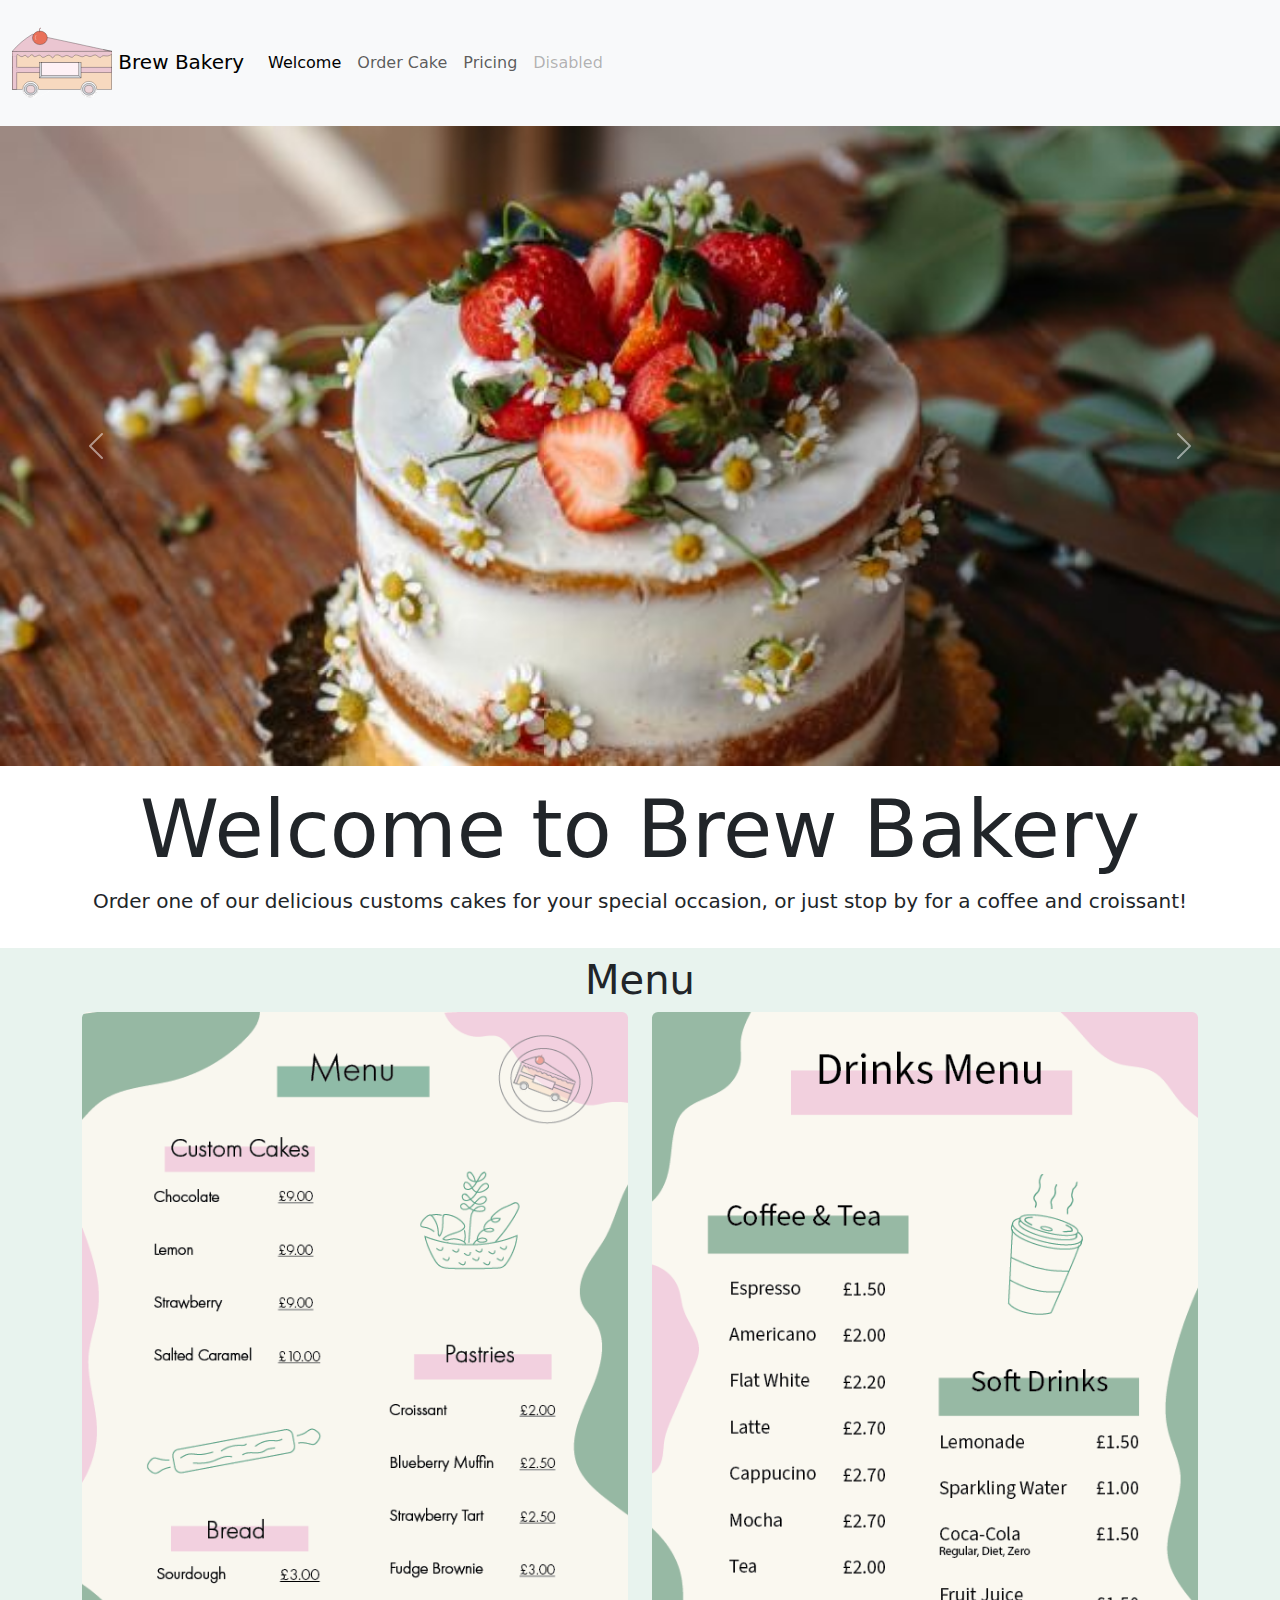
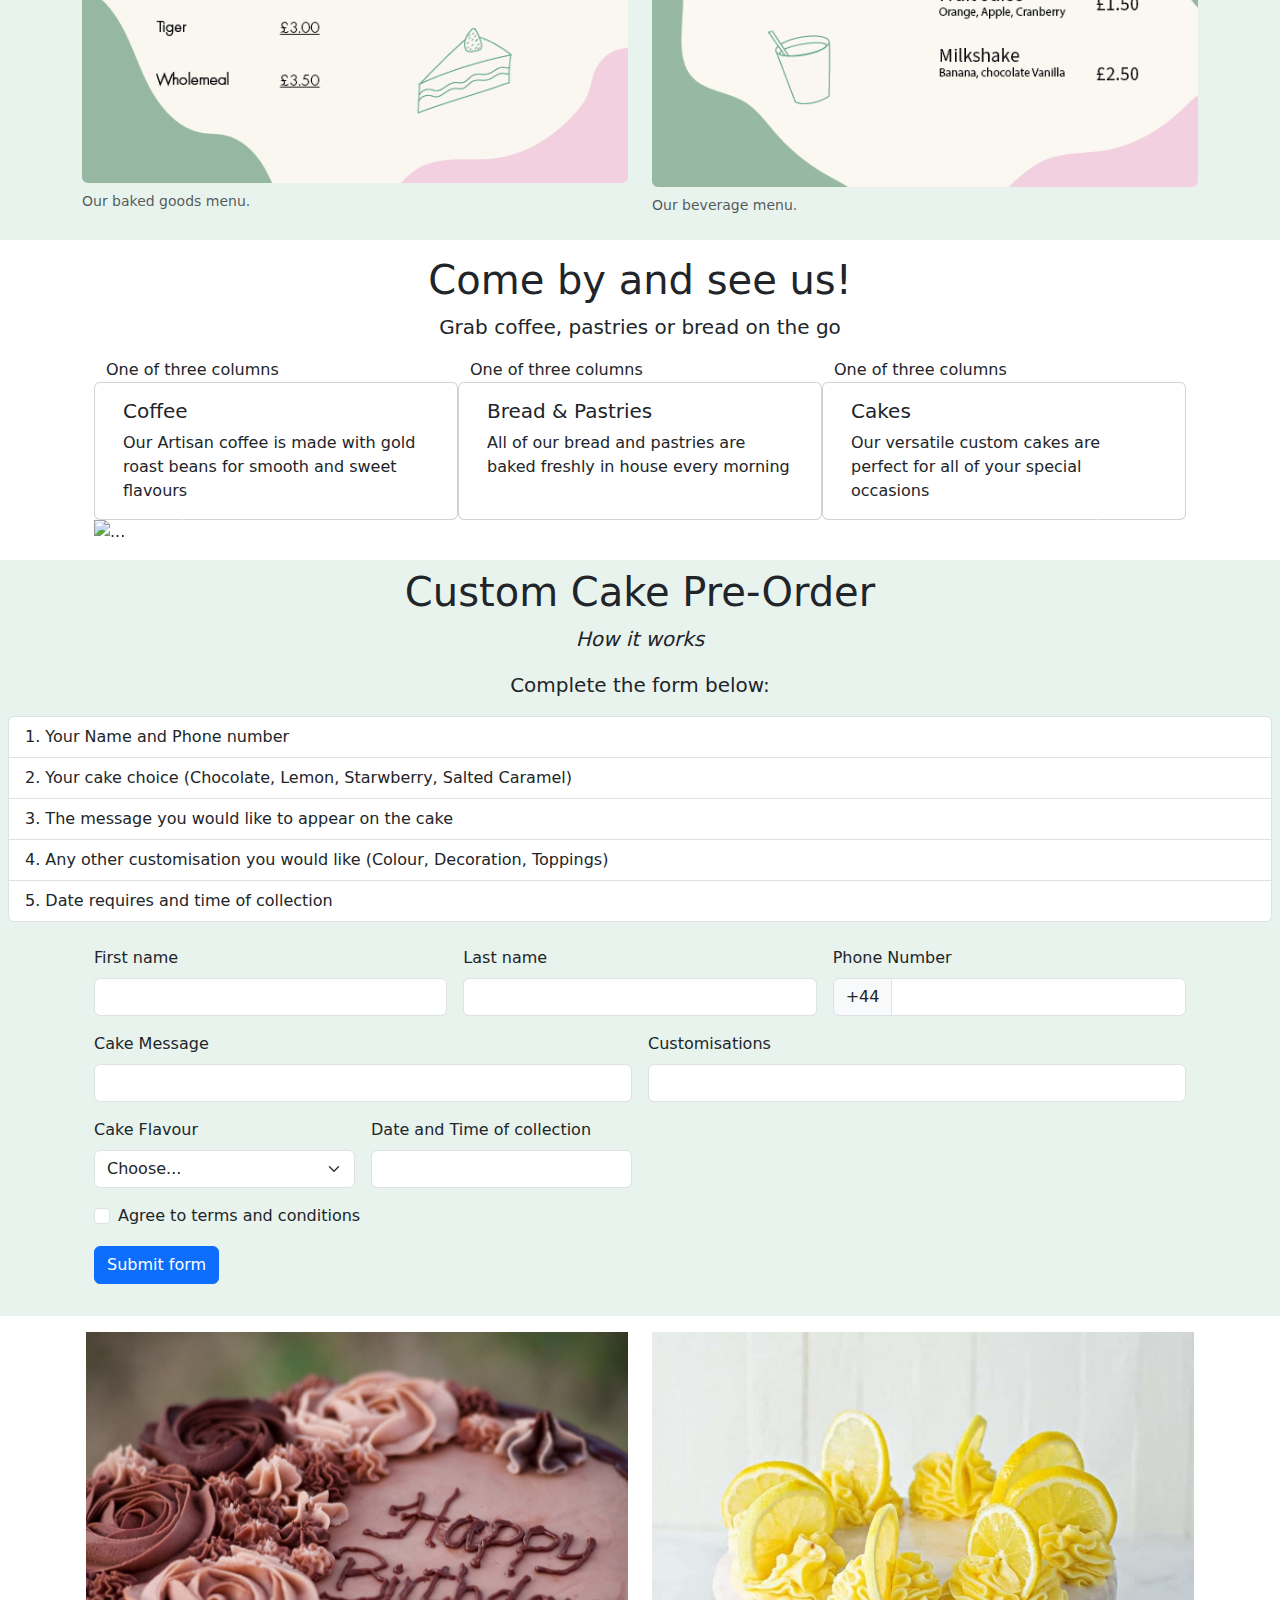
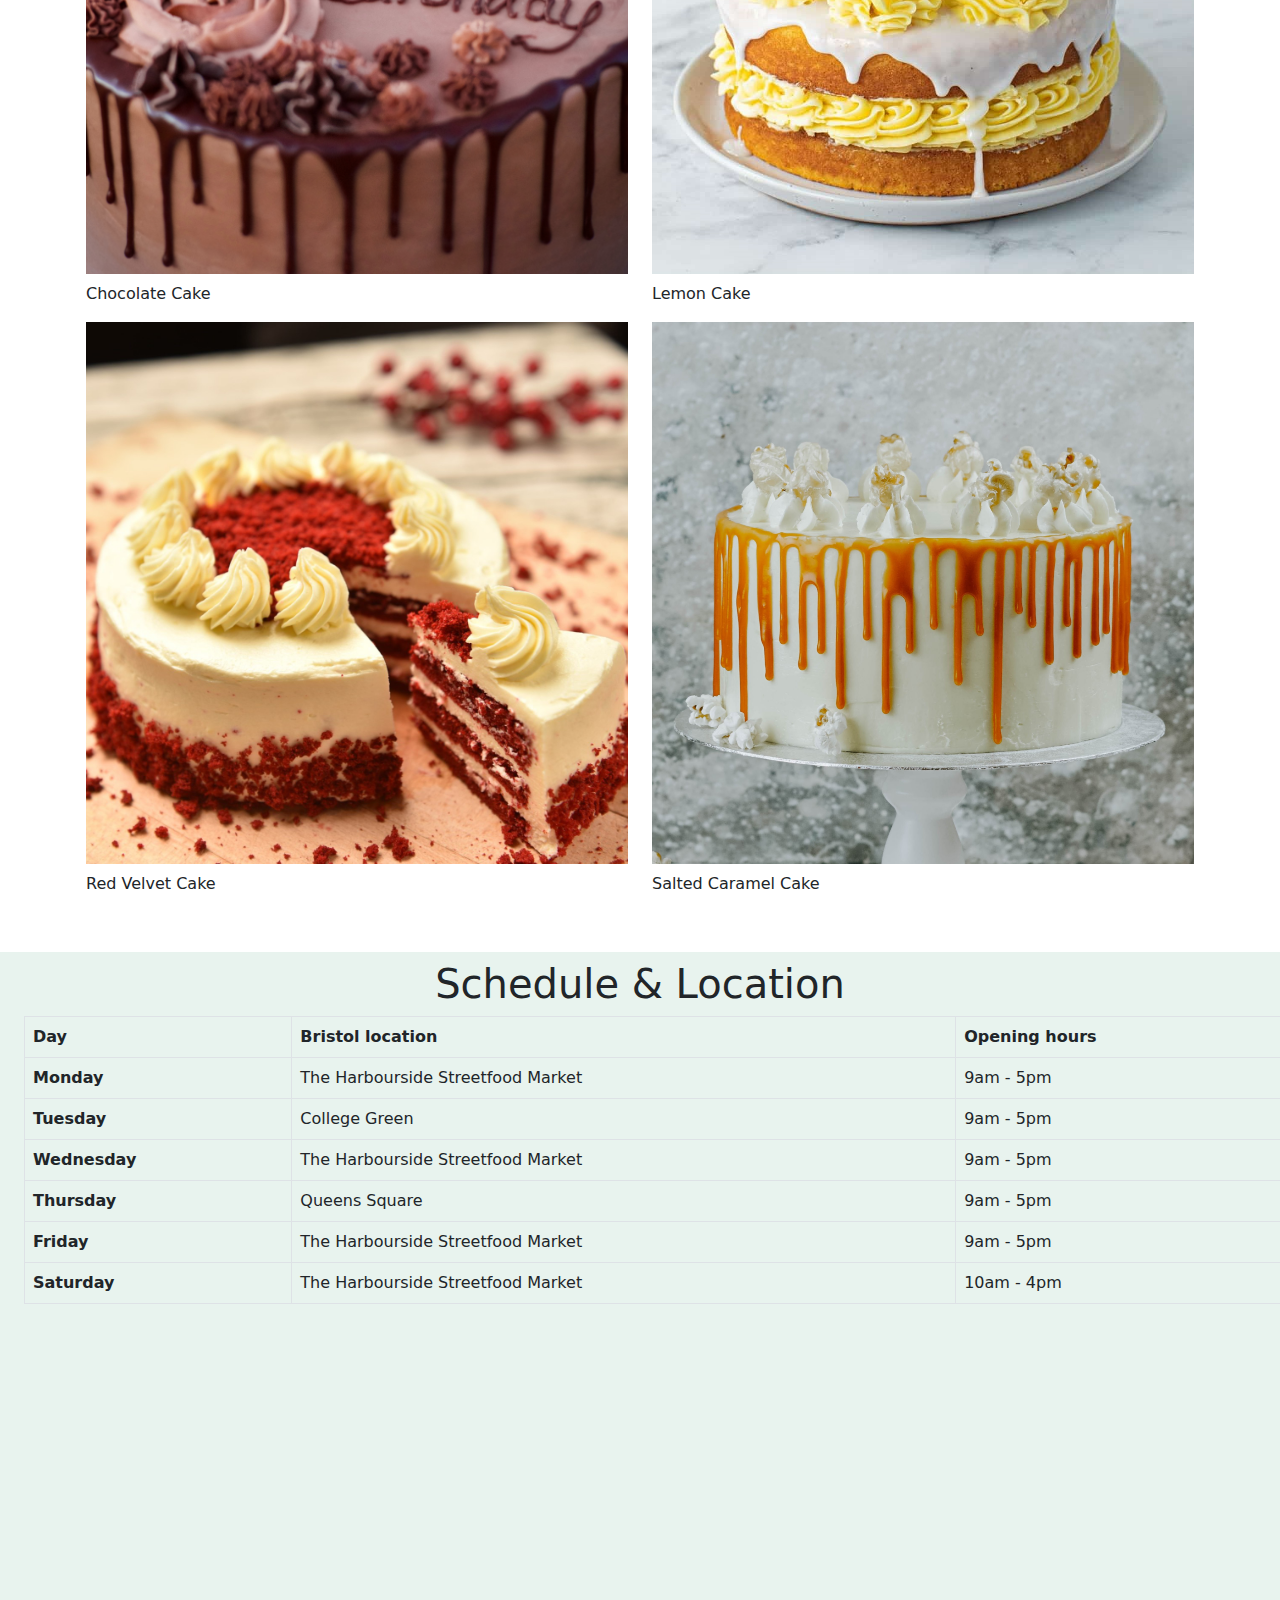
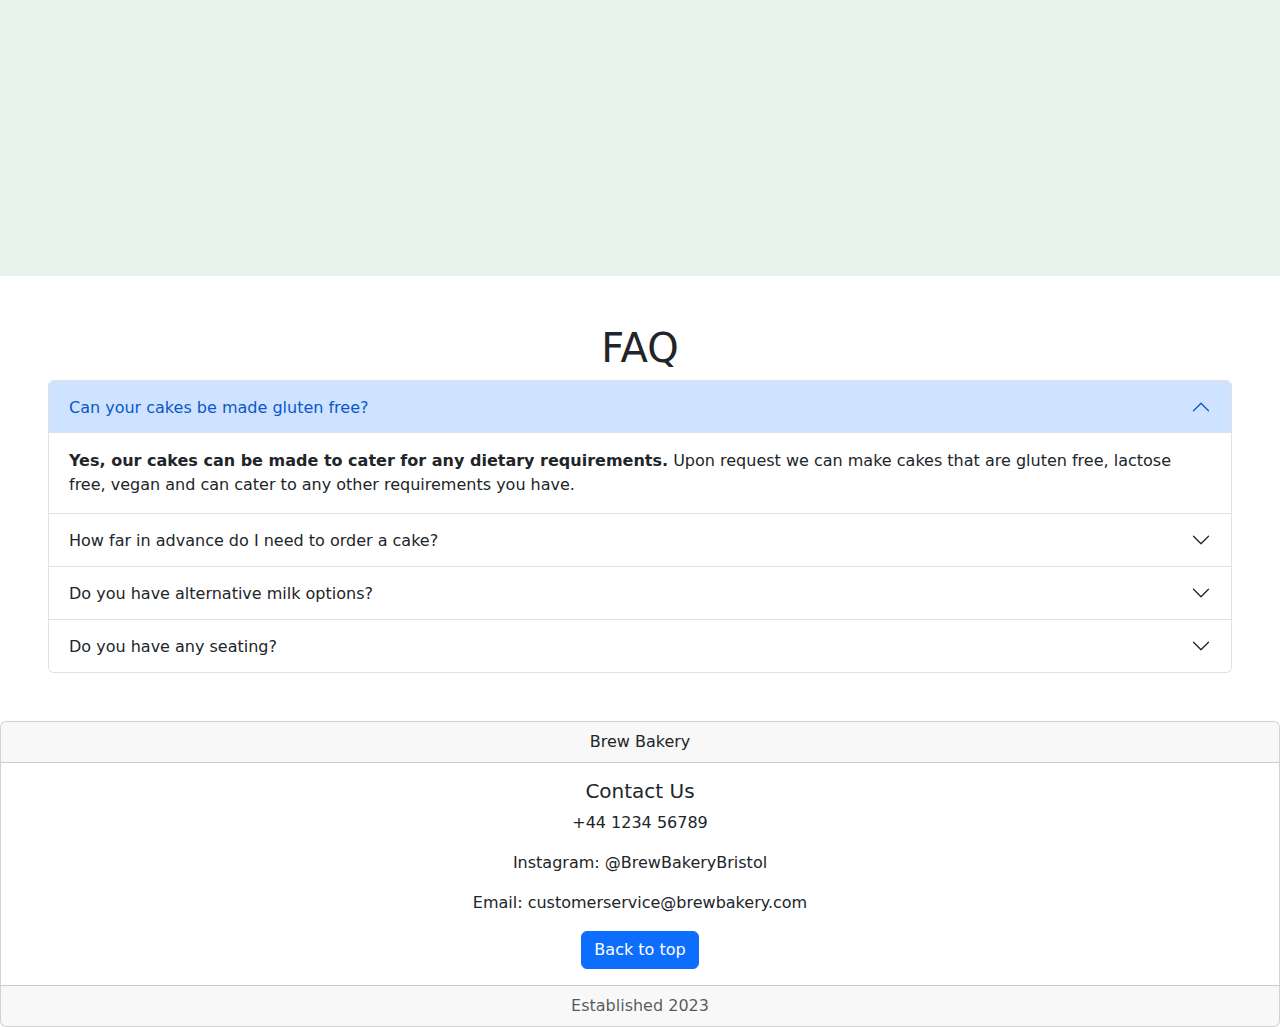
==== index.html @ 00b9def0 "Update index.html" ====
<!DOCTYPE html>
<html lang="en" data-bs-theme="tertiary">

<head>
    <meta charset="UTF-8">
    <meta http-equiv="X-UA-Compatible" content="IE=edge">
    <meta name="viewport" content="width=device-width, initial-scale=1.0">
    <link rel="stylesheet" href="css/bootstrap.min.css">
    <link rel="stylesheet" href="styles.css">


    <!-- TITLE GOES HERE -->

    <title>Brew Bakery</title>

</head>


<body>

<header>


<nav class="navbar navbar-expand-lg bg-body-tertiary">
  <div class="container-fluid">
    <a class="navbar-brand" href="#">
        <img src="images/nav-logo.svg" alt="Logo" width="100" height="100" 
           class="d-inline-block align-text-center">
        Brew Bakery</a>
    <button class="navbar-toggler" type="button" data-bs-toggle="collapse" data-bs-target="#navbarNav" aria-controls="navbarNav" aria-expanded="false" aria-label="Toggle navigation">
      <span class="navbar-toggler-icon"></span>
    </button>
    <div class="collapse navbar-collapse" id="navbarNav">
      <ul class="navbar-nav">
        <li class="nav-item">
          <a class="nav-link active" aria-current="page" href="#">Welcome</a>
        </li>
        <li class="nav-item">
          <a class="nav-link" href="#">Order Cake</a>
        </li>
        <li class="nav-item">
          <a class="nav-link" href="#">Pricing</a>
          
        </li>
        <li class="nav-item">
          <a class="nav-link disabled">Disabled</a>
        </li>
      </ul>
    </div>
  </div>
</nav>

</header>


<main>

    <div id="carouselExample" class="carousel slide">
        <div class="carousel-inner">
          <div class="carousel-item active">
            <img src="images/cake.jpg" class="d-block w-100" alt="cake">
          </div>
          <div class="carousel-item">
            <img src="images/bread.jpg" class="d-block w-100" alt="...">
          </div>
          <div class="carousel-item">
            <img src="images/croissant.jpg" class="d-block w-100" alt="...">
          </div>
        </div>
        <button class="carousel-control-prev" type="button" data-bs-target="#carouselExample" data-bs-slide="prev">
          <span class="carousel-control-prev-icon" aria-hidden="true"></span>
          <span class="visually-hidden">Previous</span>
        </button>
        <button class="carousel-control-next" type="button" data-bs-target="#carouselExample" data-bs-slide="next">
          <span class="carousel-control-next-icon" aria-hidden="true"></span>
          <span class="visually-hidden">Next</span>
        </button>
      </div>


      <div class="container py-3">
        <h1 class="display-1 text-center">Welcome to Brew Bakery</h1>

        <p class="lead text-center">Order one of our delicious customs cakes for your special occasion, or just stop by for a coffee and croissant!</p>

    </div>

 <!-- menus -->
     <div class="bg-success p-2 text-dark bg-opacity-10">
      <h1 class="display-1 text-center fs-1 fw-normal">Menu</h1>
      <div class="container-sm">
        <div class="row mb-6">
            <div class="col-sm-6">
                <figure class="figure">
                    <img src="images/Menu.png" class="figure-img img-fluid rounded" alt="...">
                    <figcaption class="figure-caption">Our baked goods menu.</figcaption>
                  </figure>
            </div>

            <div class="col-sm-6">
                <figure class="figure">
                    <img src="images/Drinks menu.png" class="figure-img img-fluid rounded" alt="...">
                    <figcaption class="figure-caption">Our beverage menu.</figcaption>
                  </figure>
            </div>
        </div>
   </div>
     </div>


      <!-- takeaway mockups -->

<div>
  <div class="container py-3 p-4">
    <h1 class="display-1 text-center fs-1 fw-normal">Come by and see us!</h1>

    <p class="lead text-center">Grab coffee, pastries or bread on the go</p>

    <div class="container">
      <div class="row">
        <div class="col-sm">
          One of three columns
        </div>
        <div class="col-sm">
          One of three columns
        </div>
        <div class="col-sm">
          One of three columns
        </div>
      </div>
    </div>

    <div class="container">
      <div class="row">

    <div class="card col-sm" style="width: 18rem;">
      <div class="card-body">
        <h5 class="card-title">Coffee</h5>
        <p class="card-text">Our Artisan coffee is made with gold roast beans for smooth and sweet flavours</p>
      </div>
    </div>

    <div class="card col-sm" style="width: 18rem;">
      <div class="card-body">
        <h5 class="card-title">Bread & Pastries</h5>
        <p class="card-text">All of our bread and pastries are baked freshly in house every morning</p>
      </div>
    </div>

    <div class="card col-sm" style="width: 18rem;">
      <div class="card-body">
        <h5 class="card-title">Cakes</h5>
        <p class="card-text">Our versatile custom cakes are perfect for all of your special occasions </p>
      </div>
    </div>
    </div>
  </div>

   <!-- mockup carousel -->
  <div id="carouselExampleAutoplaying" class="carousel slide" data-bs-ride="carousel">
    <div class="carousel-inner">
      <div class="carousel-item active">
        <img src="images/Paper Cups.png" class="d-block w-100" alt="...">
      </div>
      <div class="carousel-item">
        <img src="images/bag.png" class="d-block w-100" alt="...">
      </div>
      <div class="carousel-item">
        <img src="images/cake box.png" class="d-block w-100" alt="...">
      </div>
    </div>
    <button class="carousel-control-prev" type="button" data-bs-target="#carouselExampleAutoplaying" data-bs-slide="prev">
      <span class="carousel-control-prev-icon" aria-hidden="true"></span>
      <span class="visually-hidden">Previous</span>
    </button>
    <button class="carousel-control-next" type="button" data-bs-target="#carouselExampleAutoplaying" data-bs-slide="next">
      <span class="carousel-control-next-icon" aria-hidden="true"></span>
      <span class="visually-hidden">Next</span>
    </button>
  </div>
  </div>


 <!-- cake order -->
     <div class="bg-success p-2 text-dark bg-opacity-10">
        <h1 class="display-1 text-center fs-1 fw-normal">Custom Cake Pre-Order</h1>

        <p class="lead text-center fst-italic">How it works</p>
        <p class="lead text-center">Complete the form below:</p>
        
        <ul class="list-group">
            <li class="list-group-item">1. Your Name and Phone number</li>
            <li class="list-group-item">2. Your cake choice (Chocolate, Lemon, Starwberry, Salted Caramel)</li>
            <li class="list-group-item">3. The message you would like to appear on the cake</li>
            <li class="list-group-item">4. Any other customisation you would like (Colour, Decoration, Toppings)</li>
            <li class="list-group-item">5. Date requires and time of collection</li>
          </ul>


     <!-- form -->
    <div class="container-md p-4">

    <form class="row g-3 needs-validation" novalidate>
      <div class="col-md-4">
        <label for="validationCustom01" class="form-label">First name</label>
        <input type="text" class="form-control" id="validationCustom01" value="" required>
        <div class="valid-feedback">
          Looks good!
        </div>
      </div>
      <div class="col-md-4">
        <label for="validationCustom02" class="form-label">Last name</label>
        <input type="text" class="form-control" id="validationCustom02" value="" required>
        <div class="valid-feedback">
          Looks good!
        </div>
      </div>
      <div class="col-md-4">
        <label for="validationCustomUsername" class="form-label">Phone Number</label>
        <div class="input-group has-validation">
          <span class="input-group-text" id="inputGroupPrepend">+44</span>
          <input type="text" class="form-control" id="validationCustomUsername" aria-describedby="inputGroupPrepend" required>
          <div class="invalid-feedback">
            Please choose a username.
          </div>
        </div>
      </div>
      <div class="col-md-6">
        <label for="validationCustom03" class="form-label">Cake Message</label>
        <input type="text" class="form-control" id="validationCustom03" required>
        <div class="invalid-feedback">
          Please provide a valid city.
        </div>
      </div>
      <div class="col-md-6">
        <label for="validationCustom03" class="form-label">Customisations</label>
        <input type="text" class="form-control" id="validationCustom03" required>
        <div class="invalid-feedback">
          Please provide a valid city.
        </div>
      </div>
      <div class="col-md-3">
        <label for="validationCustom04" class="form-label">Cake Flavour</label>
        <select class="form-select" id="validationCustom04" required>
          <option selected disabled value="">Choose...</option>
          <option>Chocolate</option>
          <option>Lemon</option>
          <option>Red Velvet</option>
          <option>Salted Caramel</option>
        </select>
        <div class="invalid-feedback">
          Please select a valid state.
        </div>
      </div>
      <div class="col-md-3">
        <label for="validationCustom05" class="form-label">Date and Time of collection</label>
        <input type="text" class="form-control" id="validationCustom05" required>
        <div class="invalid-feedback">
          Please provide a valid zip.
        </div>
      </div>
      <div class="col-12">
        <div class="form-check">
          <input class="form-check-input" type="checkbox" value="" id="invalidCheck" required>
          <label class="form-check-label" for="invalidCheck">
            Agree to terms and conditions
          </label>
          <div class="invalid-feedback">
            You must agree before submitting.
          </div>
        </div>
      </div>
      <div class="col-12">
        <button class="btn btn-primary" type="submit">Submit form</button>
      </div>
    </form>

  </div>
     </div>

  

     <!-- cake images -->
    <div class="container-md p-3 bg-white text-dark">
        <div class="row mb-3">
            <div class="col-sm-6">
                <img src="images/choccake.jpg" class="img-fluid" alt="...">
                <h4></h4>
                <p>Chocolate Cake</p>
            </div>

            <div class="col-sm-6">
                <img src="images/lemoncake.jpg" class="img-fluid" alt="...">
                <h4></h4>
                <p>Lemon Cake</p>
            </div>

            <div class="col-sm-6">
                <img src="images/red-velvet-cake.jpg" class="img-fluid" alt="...">
                <h4></h4>
                <p>Red Velvet Cake</p>
            </div>

            <div class="col-sm-6">
                <img src="images/saltedcaramelcake.jpg" class="img-fluid" alt="...">
                <h4></h4>
                <p>Salted Caramel Cake</p>
            </div>
        </div>
    </div>

  </div>



  <!-- Schedule -->

  <div class="mt-2 bg-success p-2 text-dark bg-opacity-10">
    
    <h1 class="display-1 text-center fs-1 fw-normal">Schedule & Location</h1>

    <table class="table table-bordered mx-3">
  <thead>
    <tr>
      <th scope="col">Day</th>
      <th scope="col">Bristol location</th>
      <th scope="col">Opening hours</th>
  
    </tr>
  </thead>
  <tbody>
    <tr>
      <th scope="row">Monday</th>
      <td>The Harbourside Streetfood Market</td>
      <td>9am - 5pm</td>
     
    </tr>
    <tr>
      <th scope="row">Tuesday</th>
      <td>College Green</td>
      <td>9am - 5pm</td>
     
    </tr>
    <tr>
      <th scope="row">Wednesday</th>
      <td>The Harbourside Streetfood Market</td>
      <td>9am - 5pm</td>
     
    </tr>
    <tr>
      <th scope="row">Thursday</th>
      <td>Queens Square</td>
      <td>9am - 5pm</td>
     
    </tr>
    <tr>
      <th scope="row">Friday</th>
      <td>The Harbourside Streetfood Market</td>
      <td>9am - 5pm</td>
     
    </tr>
    <tr>
      <th scope="row">Saturday</th>
      <td>The Harbourside Streetfood Market</td>
      <td>10am - 4pm</td>
     
    </tr>
  </tbody>
</table>

  </div>



<div class="flex-container p-4 bg-success p-2 text-dark bg-opacity-10">
<!--Google map-->
<div class="row">
  <div class="col-1">
    </div>
    <div class="col-10">
      <div id="map-container-google-1" class="z-depth-1-half map-container" style="height: 500px">
        <iframe src="https://www.google.com/maps/embed?pb=!1m14!1m12!1m3!1d2486.312113697672!2d-2.597583961337175!3d51.45242573455432!2m3!1f0!2f0!3f0!3m2!1i1024!2i768!4f13.1!5e0!3m2!1sen!2sus!4v1682348037508!5m2!1sen!2sus" class="w-100" height="450" style="border:8;" allowfullscreen="" loading="lazy" referrerpolicy="no-referrer-when-downgrade"></iframe>
    </div>
  </div>
  <div class="col-1">
  </div>
</div>
<!--Google Maps-->
</div>


<!-- Q&A -->

<div class="accordion p-5" id="accordionExample">
  <h1 class="display-1 text-center fs-1 fw-normal">FAQ</h1>
  <div class="accordion-item">
    <h2 class="accordion-header">
      <button class="accordion-button" type="button" data-bs-toggle="collapse" data-bs-target="#collapseOne" aria-expanded="true" aria-controls="collapseOne">
        Can your cakes be made gluten free?
      </button>
    </h2>
    <div id="collapseOne" class="accordion-collapse collapse show" data-bs-parent="#accordionExample">
      <div class="accordion-body">
        <strong>Yes, our cakes can be made to cater for any dietary requirements.</strong> Upon request we can make cakes that are gluten free, lactose free, vegan and can cater to any other requirements you have.
      </div>
    </div>
  </div>
  <div class="accordion-item">
    <h2 class="accordion-header">
      <button class="accordion-button collapsed" type="button" data-bs-toggle="collapse" data-bs-target="#collapseTwo" aria-expanded="false" aria-controls="collapseTwo">
        How far in advance do I need to order a cake?
      </button>
    </h2>
    <div id="collapseTwo" class="accordion-collapse collapse" data-bs-parent="#accordionExample">
      <div class="accordion-body">
        <strong>We request at least 2 weeks notice for custom cakes.</strong> To guarentee our availability, we would recommend booking as soon as possible.
      </div>
    </div>
  </div>
  <div class="accordion-item">
    <h2 class="accordion-header">
      <button class="accordion-button collapsed" type="button" data-bs-toggle="collapse" data-bs-target="#collapseThree" aria-expanded="false" aria-controls="collapseThree">
        Do you have alternative milk options?
      </button>
    </h2>
    <div id="collapseThree" class="accordion-collapse collapse" data-bs-parent="#accordionExample">
      <div class="accordion-body">
        <strong>Yes, we have a range of milk alternatives.</strong> Asides from dairy milk, we offer oat, almond, soya and coconut milk. 
      </div>
    </div>
  </div>
  <div class="accordion-item">
    <h2 class="accordion-header">
      <button class="accordion-button collapsed" type="button" data-bs-toggle="collapse" data-bs-target="#collapseFour" aria-expanded="false" aria-controls="collapseFour">
        Do you have any seating?
      </button>
    </h2>
    <div id="collapseFour" class="accordion-collapse collapse" data-bs-parent="#accordionExample">
      <div class="accordion-body">
        <strong>Yes,</strong>we have outdoor seating next to our van location. 
      </div>
    </div>
  </div>
</div>

</main>



<script src="js/bootstrap.min.js"></script>


</body>


<footer>
    <div class="card text-center">
        <div class="card-header">
          Brew Bakery
        </div>
        <div class="card-body">
          <h5 class="card-title">Contact Us</h5>
          <p class="card-text">+44 1234 56789</p>
          <p class="card-text">Instagram: @BrewBakeryBristol</p>
          <p class="card-text">Email: customerservice@brewbakery.com</p>
          <a href="#" class="btn btn-primary">Back to top</a>
        </div>
        <div class="card-footer text-body-secondary">
          Established 2023
        </div>
      </div>

</footer>



</html>
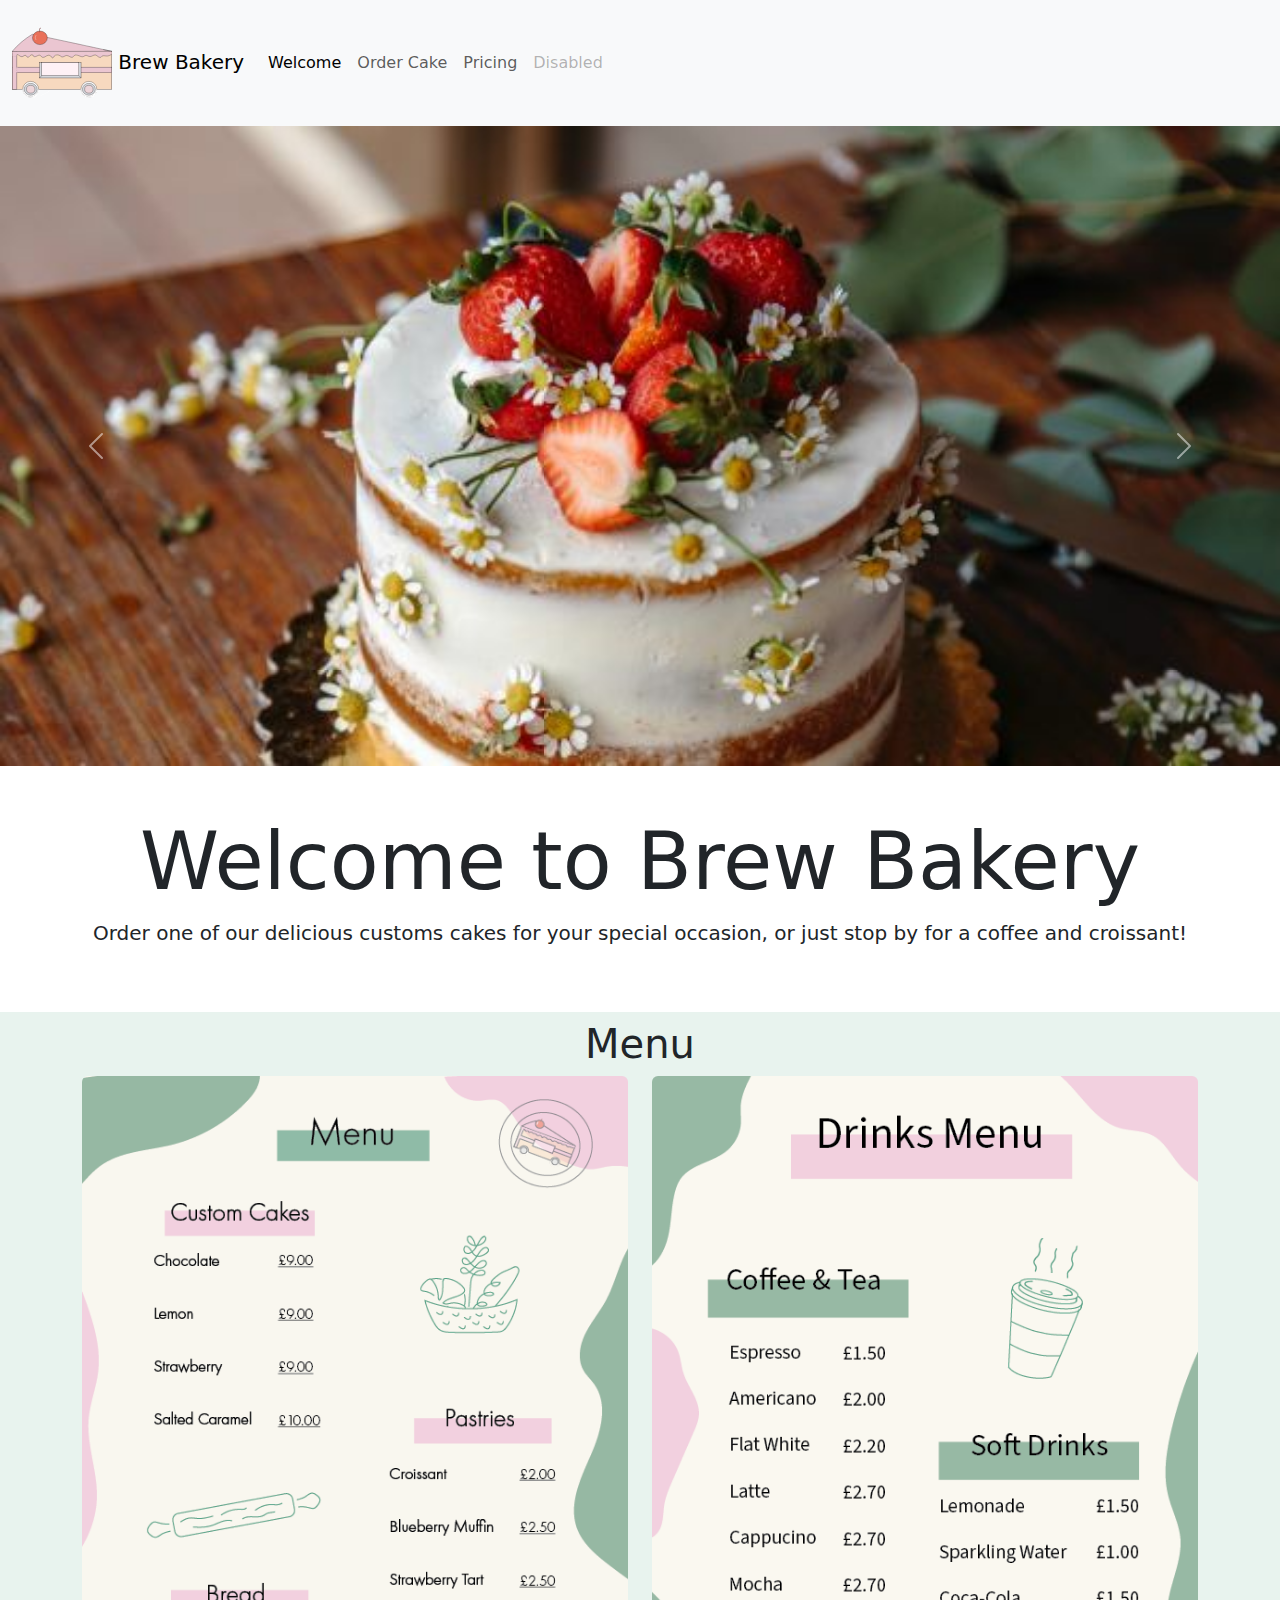
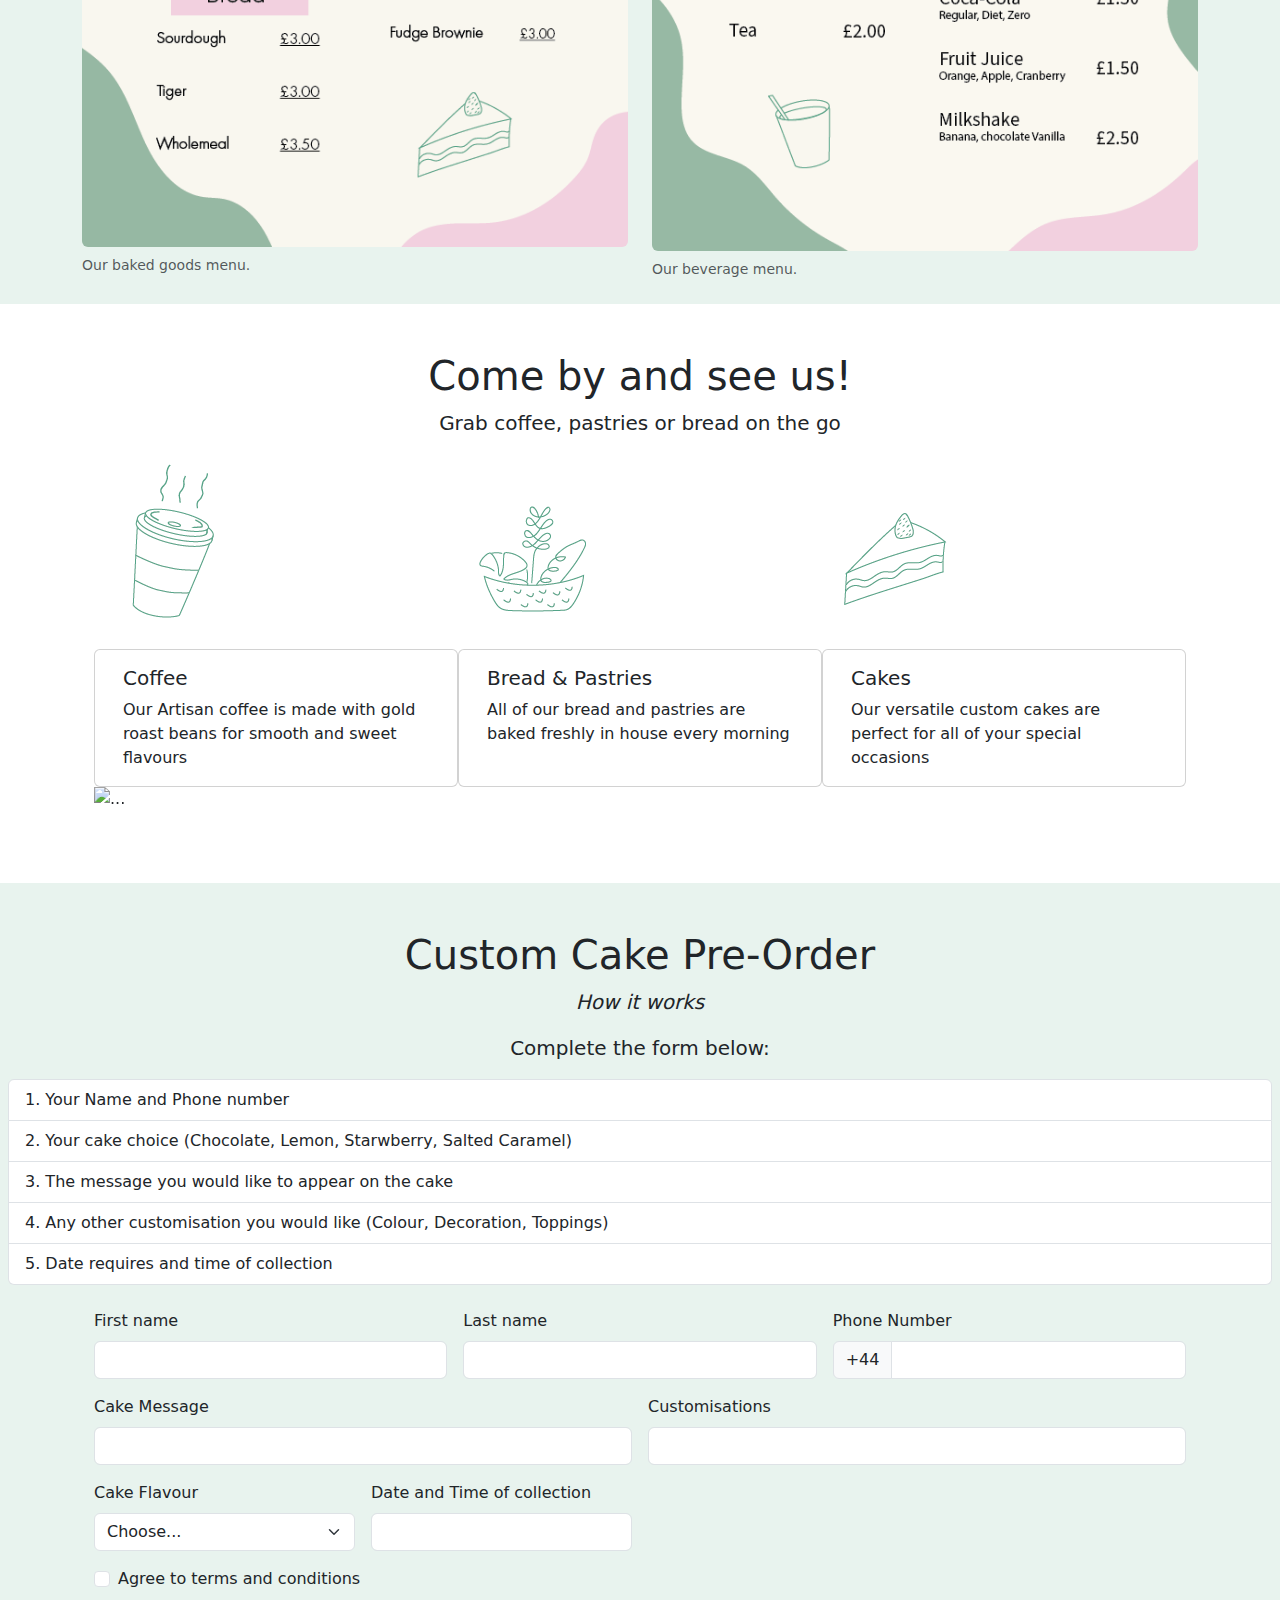
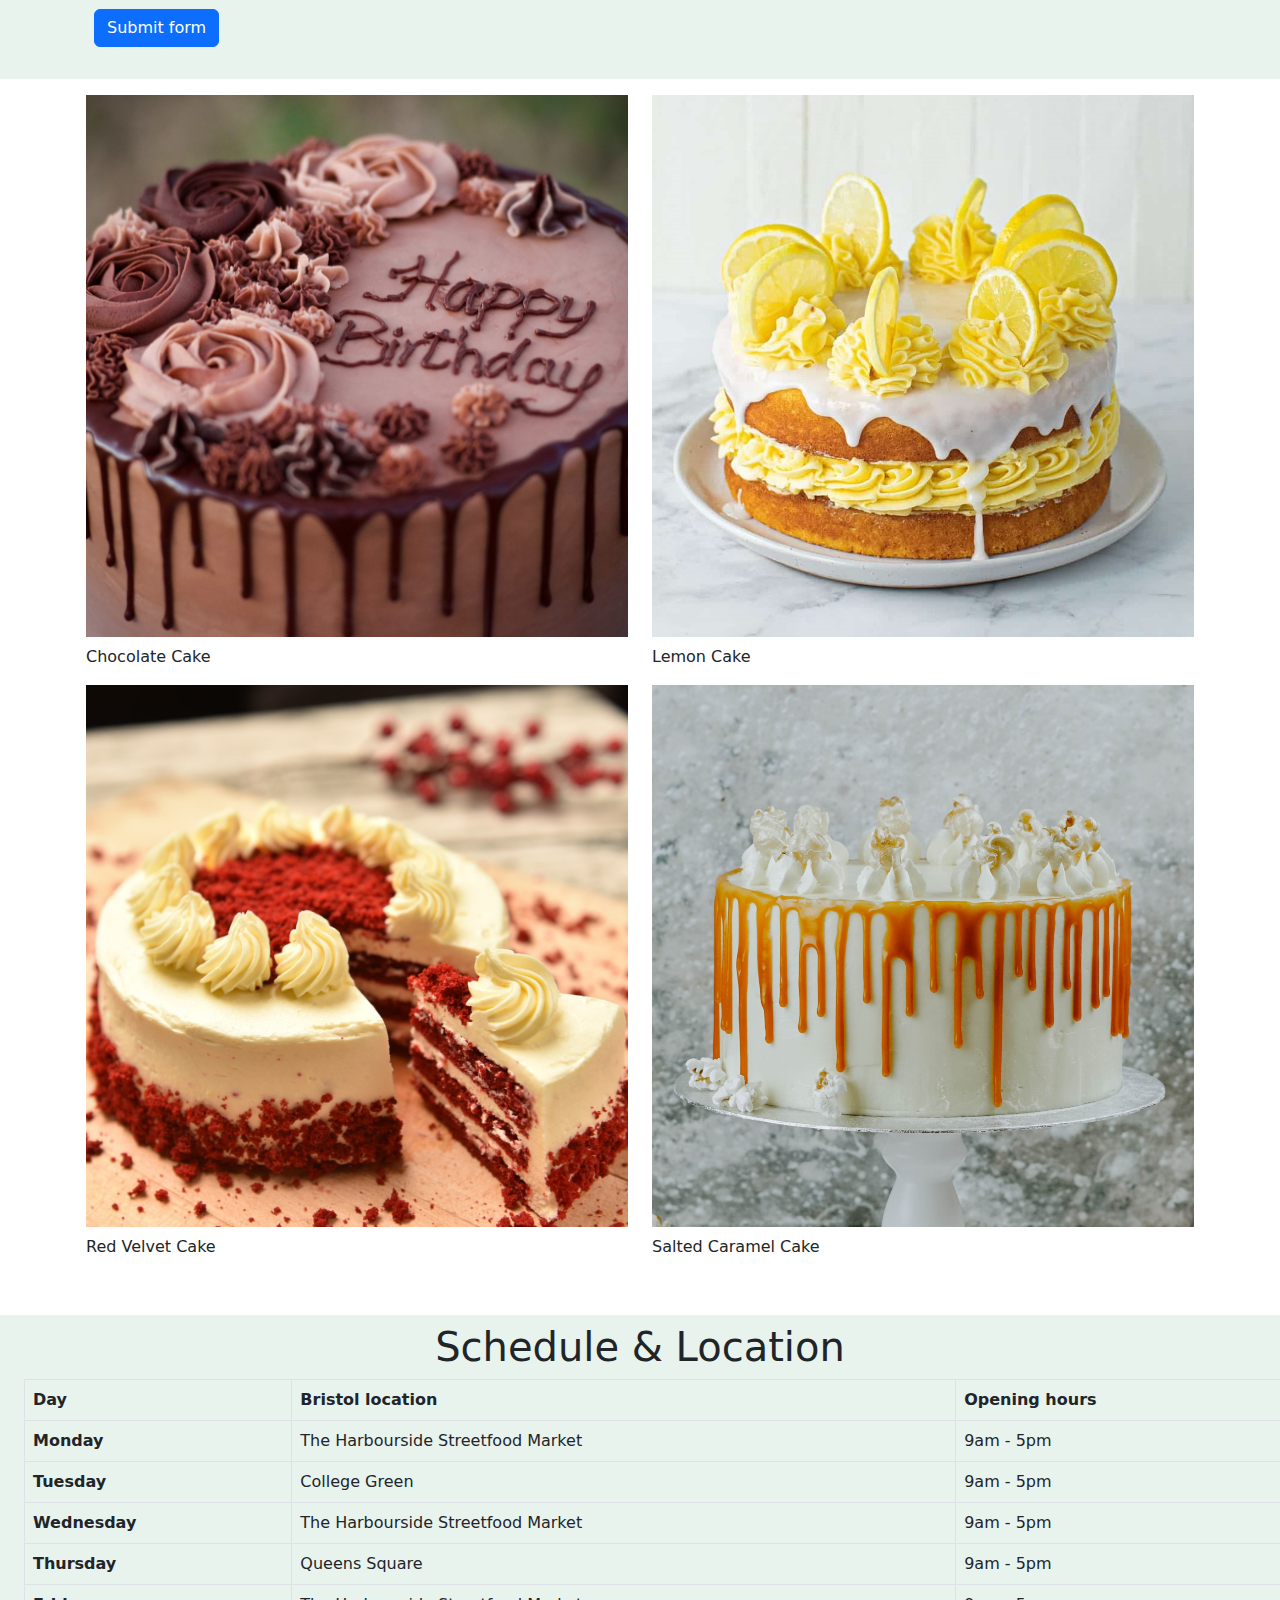
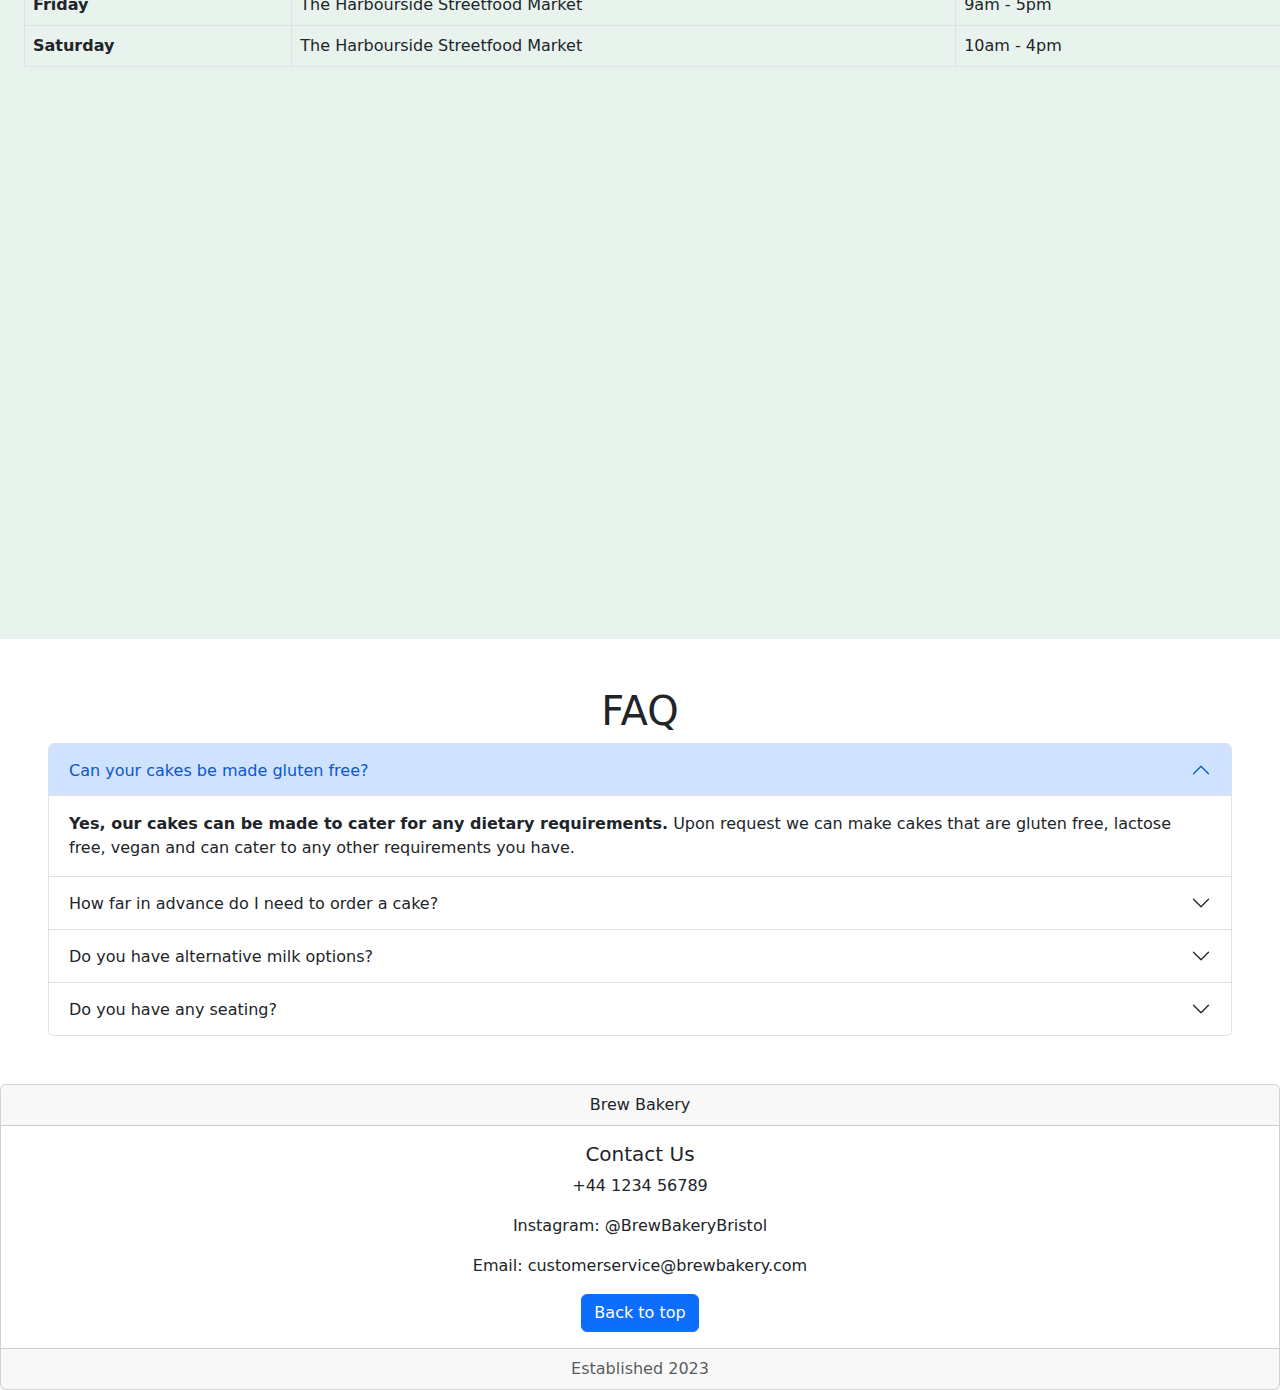
==== commit d6844d96: "w" ====
--- a/index.html
+++ b/index.html
@@ -78,7 +78,7 @@
       </div>
 
 
-      <div class="container py-3">
+      <div class="container py-3 pt-5 pb-5">
         <h1 class="display-1 text-center">Welcome to Brew Bakery</h1>
 
         <p class="lead text-center">Order one of our delicious customs cakes for your special occasion, or just stop by for a coffee and croissant!</p>
@@ -111,7 +111,7 @@
       <!-- takeaway mockups -->
 
 <div>
-  <div class="container py-3 p-4">
+  <div class="container py-3 p-4 pt-5">
     <h1 class="display-1 text-center fs-1 fw-normal">Come by and see us!</h1>
 
     <p class="lead text-center">Grab coffee, pastries or bread on the go</p>
@@ -119,13 +119,13 @@
     <div class="container">
       <div class="row">
         <div class="col-sm">
-          One of three columns
+          <img src="images/coffee.png" class="img-fluid pb-4" alt="...">
         </div>
         <div class="col-sm">
-          One of three columns
+          <img src="images/bread.png" class="img-fluid pt-5" alt="...">
         </div>
         <div class="col-sm">
-          One of three columns
+          <img src="images/cake.png" class="img-fluid pt-5" alt="...">
         </div>
       </div>
     </div>
@@ -157,7 +157,7 @@
   </div>
 
    <!-- mockup carousel -->
-  <div id="carouselExampleAutoplaying" class="carousel slide" data-bs-ride="carousel">
+  <div id="carouselExampleAutoplaying" class="carousel slide pb-5 mb-2 bg-white text-dark" data-bs-ride="carousel">
     <div class="carousel-inner">
       <div class="carousel-item active">
         <img src="images/Paper Cups.png" class="d-block w-100" alt="...">
@@ -182,7 +182,7 @@
 
 
  <!-- cake order -->
-     <div class="bg-success p-2 text-dark bg-opacity-10">
+     <div class="bg-success p-2 text-dark bg-opacity-10 pt-5">
         <h1 class="display-1 text-center fs-1 fw-normal">Custom Cake Pre-Order</h1>
 
         <p class="lead text-center fst-italic">How it works</p>
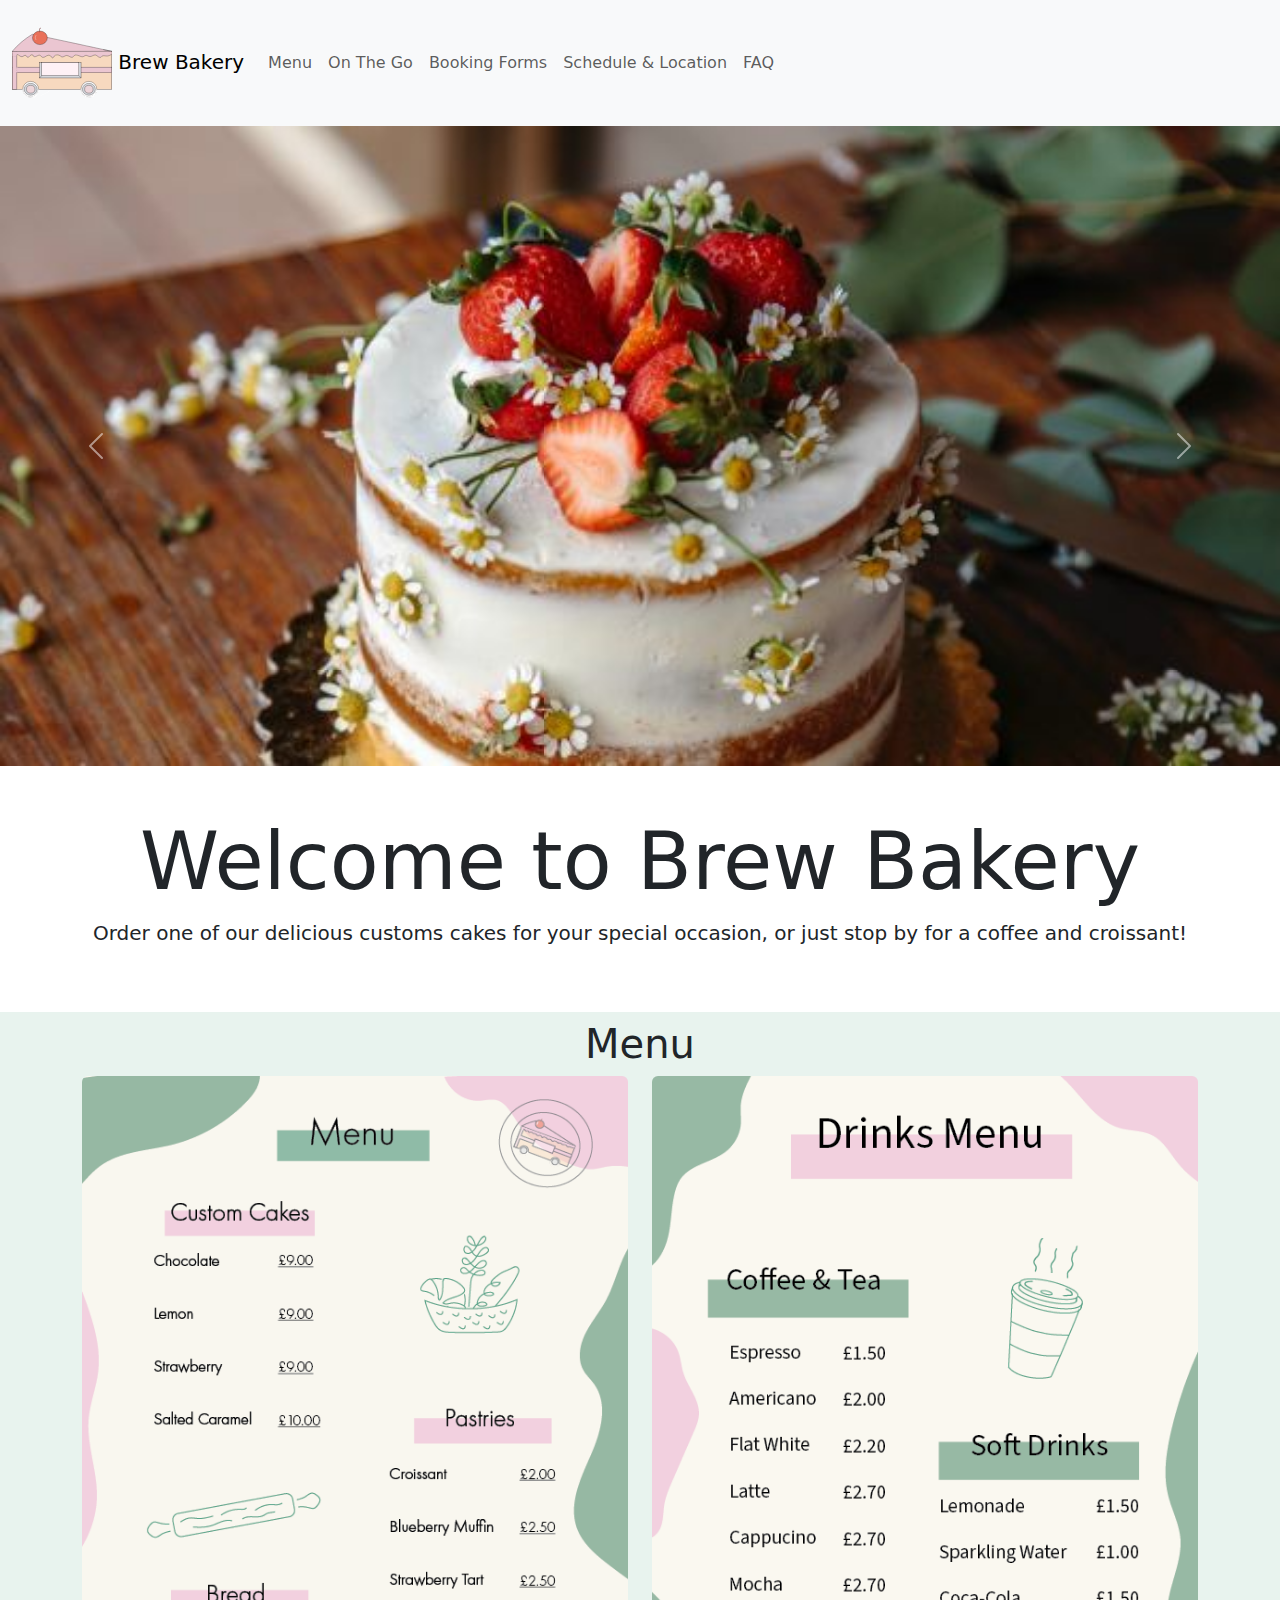
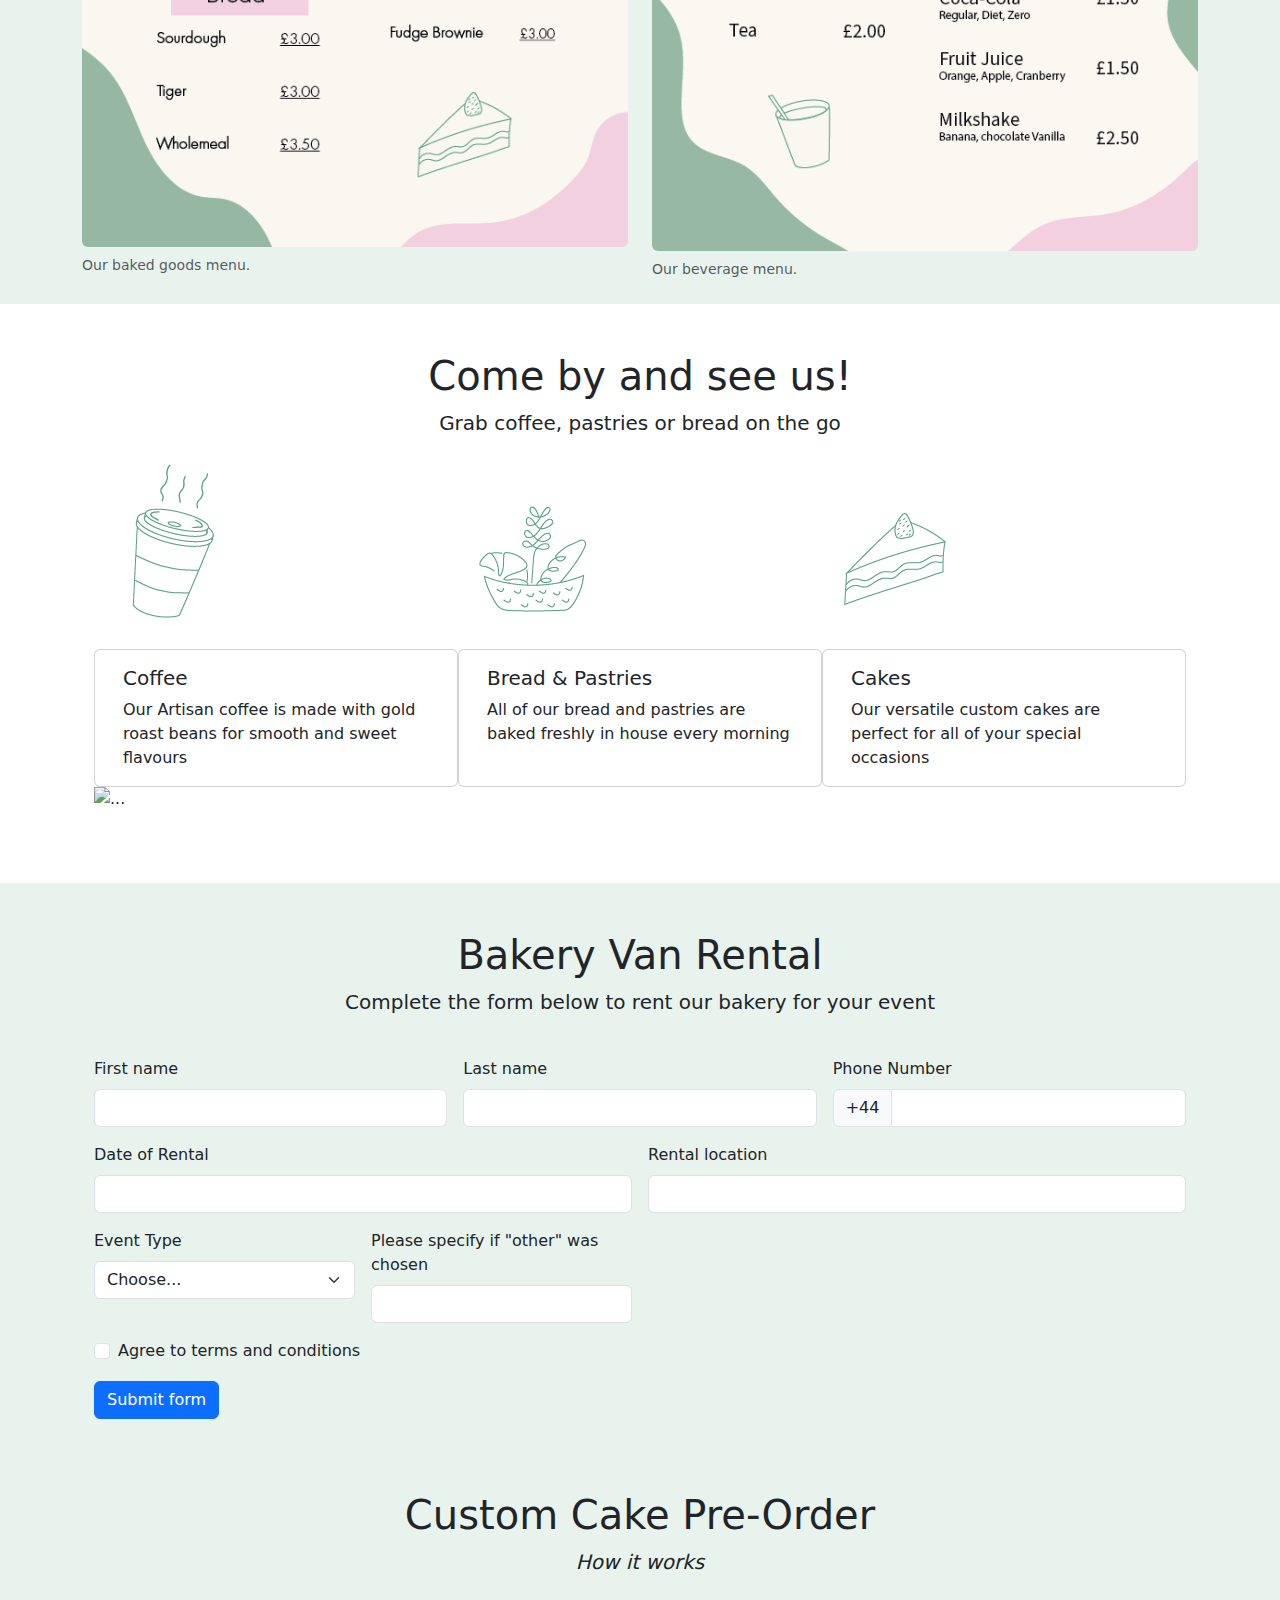
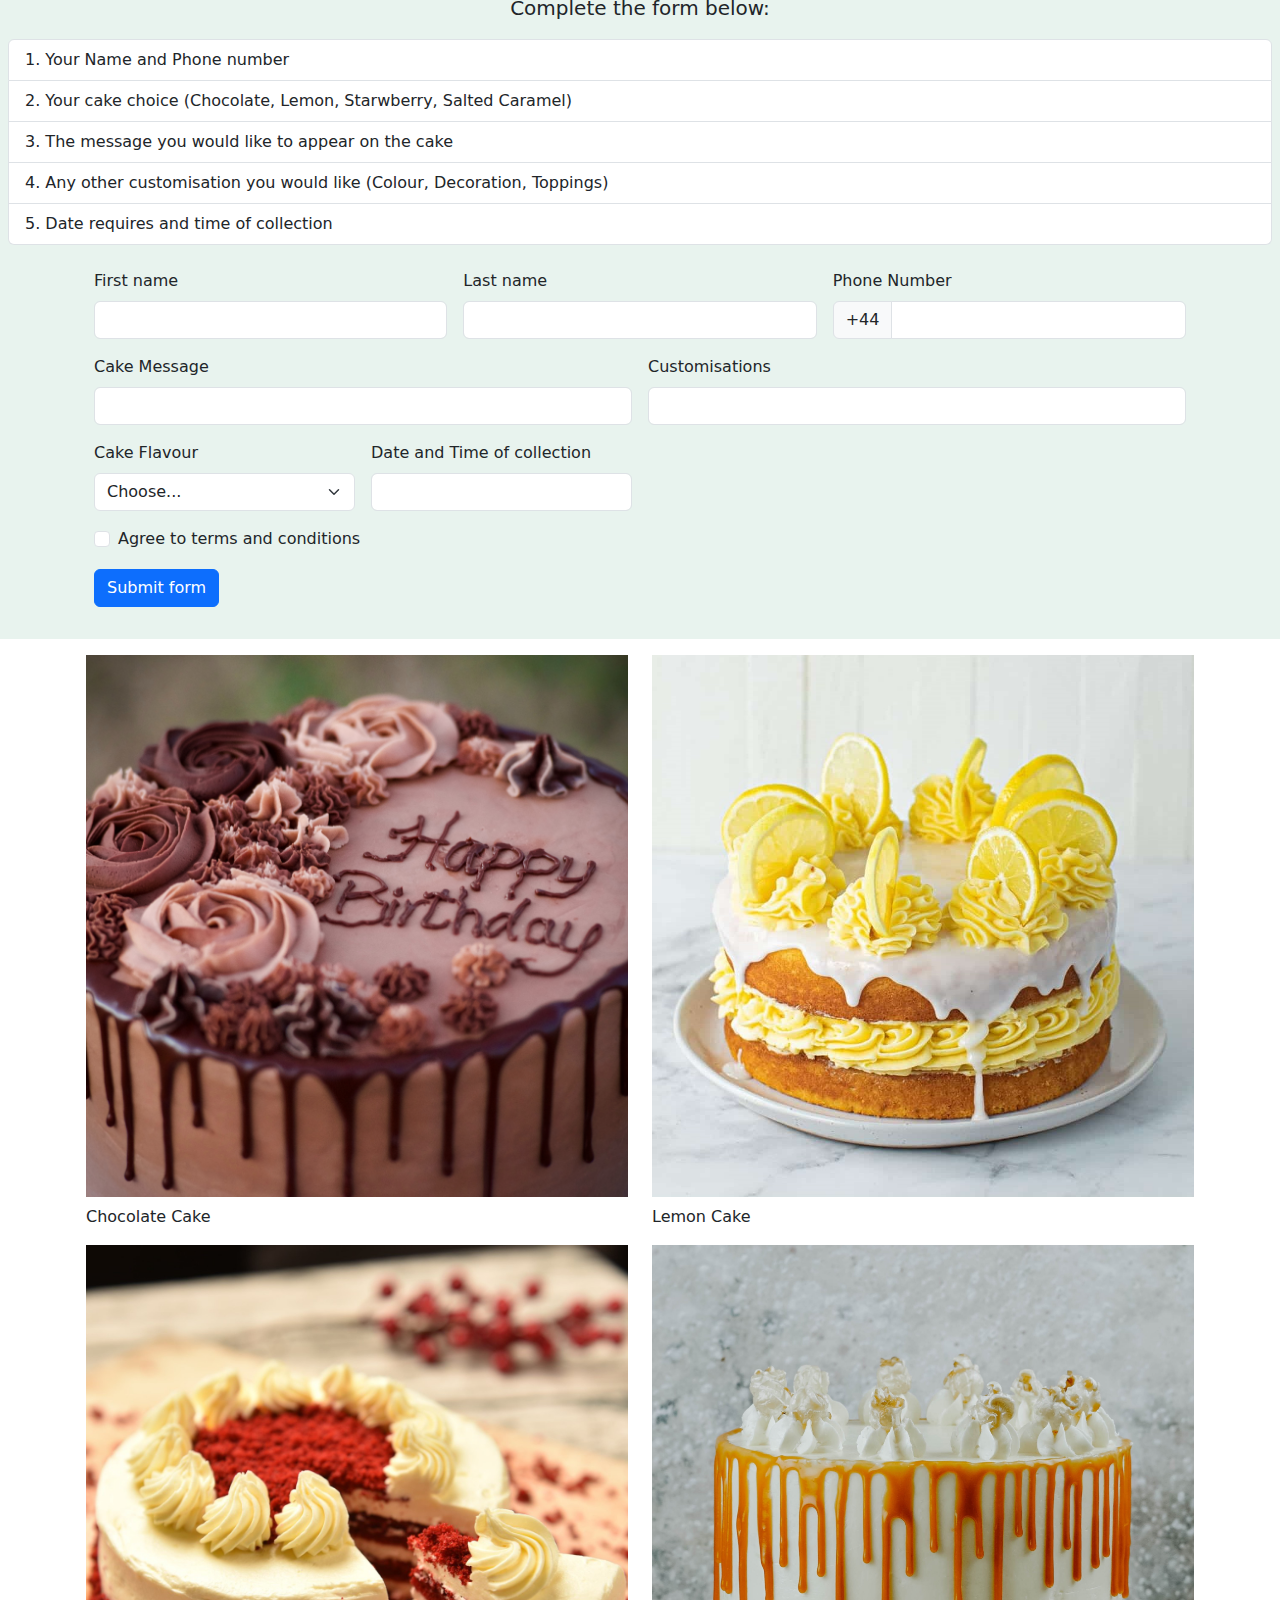
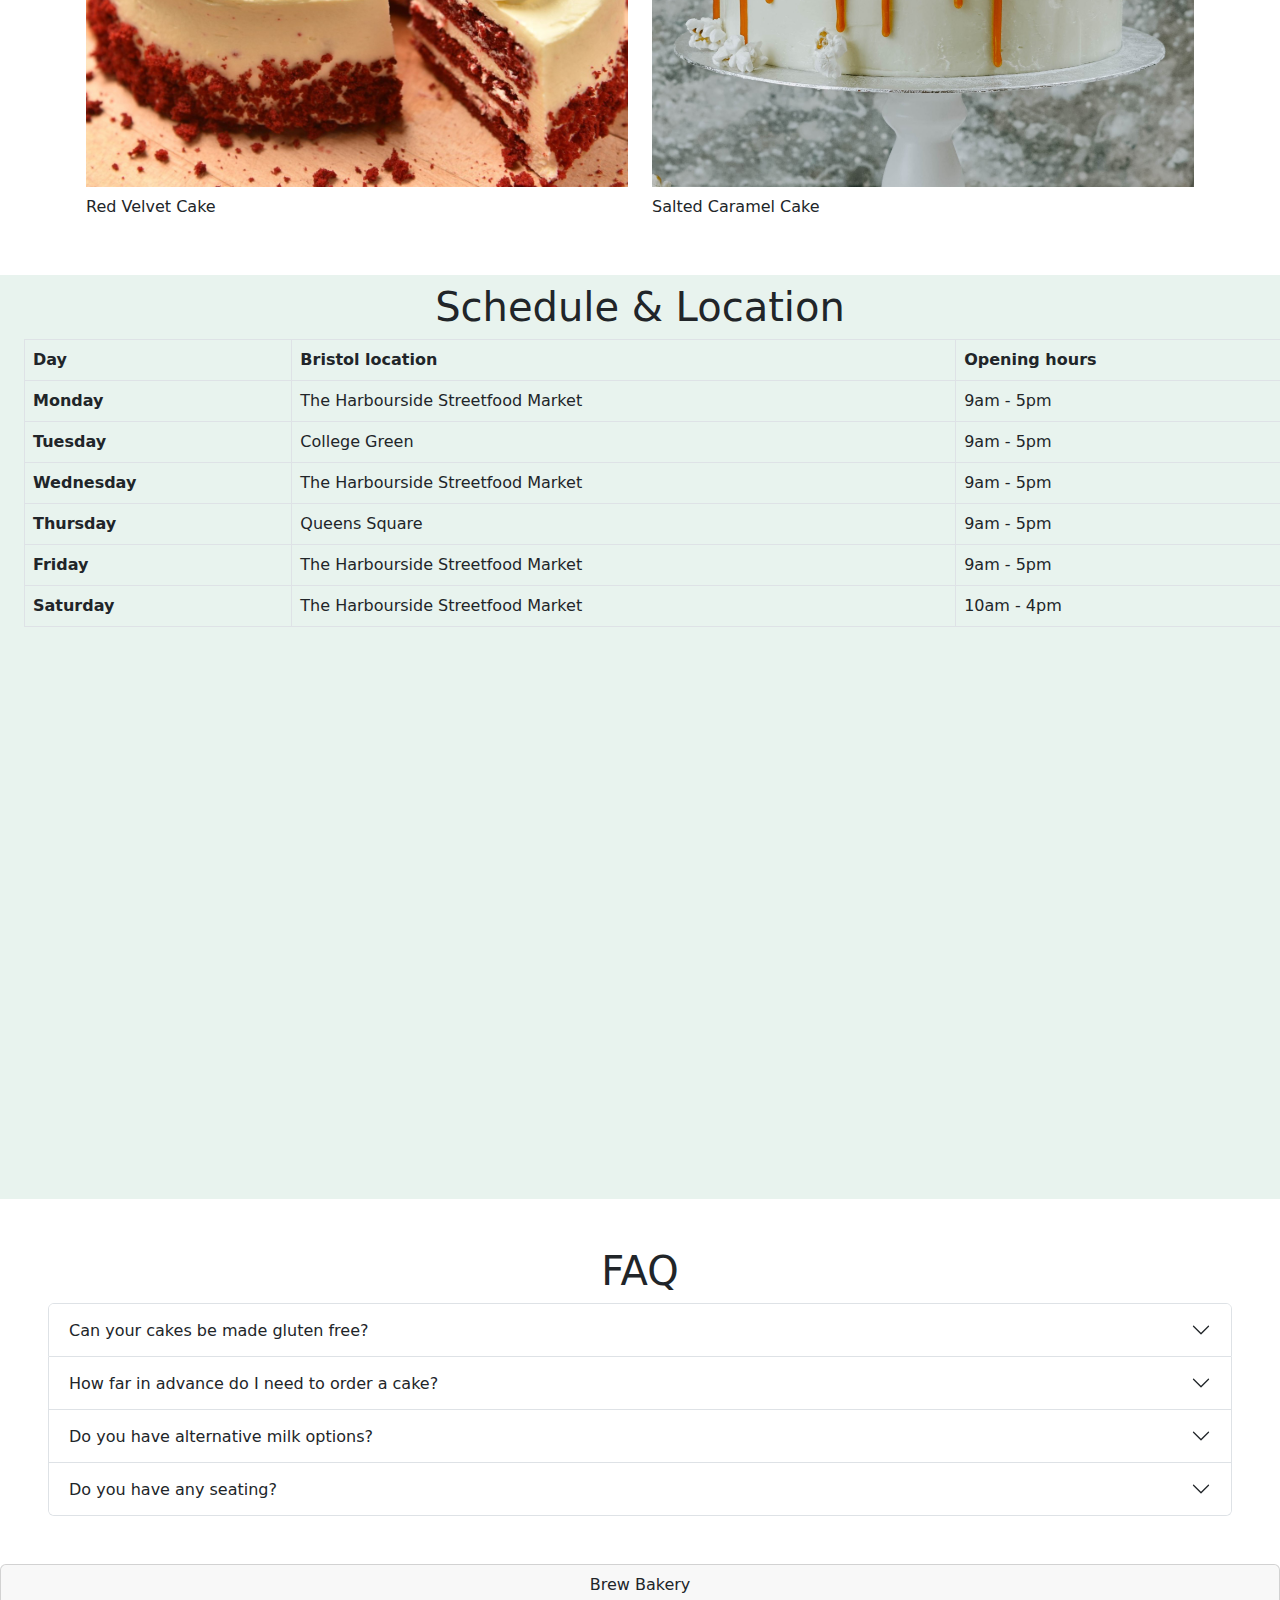
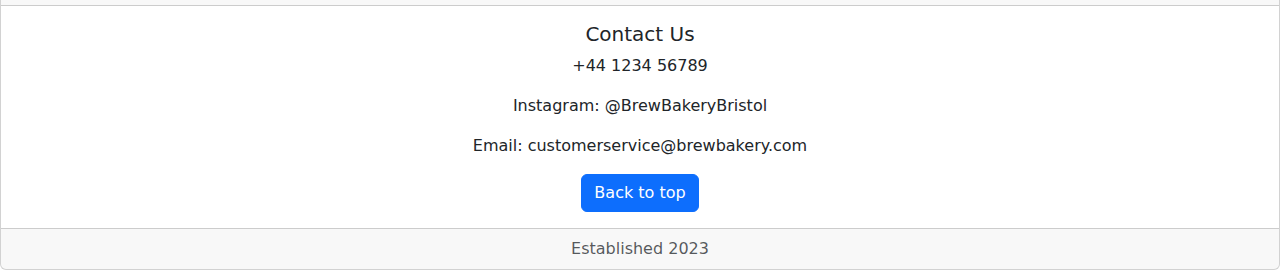
==== commit a1e3b338: "Update index.html" ====
--- a/index.html
+++ b/index.html
@@ -33,18 +33,21 @@
     <div class="collapse navbar-collapse" id="navbarNav">
       <ul class="navbar-nav">
         <li class="nav-item">
-          <a class="nav-link active" aria-current="page" href="#">Welcome</a>
+          <a class="nav-link" href="#">Menu</a>
         </li>
         <li class="nav-item">
-          <a class="nav-link" href="#">Order Cake</a>
+          <a class="nav-link" href="#">On The Go</a>
         </li>
         <li class="nav-item">
-          <a class="nav-link" href="#">Pricing</a>
-          
+          <a class="nav-link" href="#">Booking Forms</a>
         </li>
         <li class="nav-item">
-          <a class="nav-link disabled">Disabled</a>
+          <a class="nav-link" href="#">Schedule & Location</a>
         </li>
+        <li class="nav-item">
+          <a class="nav-link" href="#">FAQ</a>
+        </li>
+        
       </ul>
     </div>
   </div>
@@ -181,8 +184,93 @@
   </div>
 
 
- <!-- cake order -->
+ <!-- order forms  -->
      <div class="bg-success p-2 text-dark bg-opacity-10 pt-5">
+      
+        <h1 class="display-1 text-center fs-1 fw-normal">Bakery Van Rental</h1>
+        <p class="lead text-center">Complete the form below to rent our bakery for your event</p>
+        <div class="container-md p-4">
+
+          <form class="row g-3 needs-validation" novalidate>
+            <div class="col-md-4">
+              <label for="validationCustom01" class="form-label">First name</label>
+              <input type="text" class="form-control" id="validationCustom01" value="" required>
+              <div class="valid-feedback">
+                Looks good!
+              </div>
+            </div>
+            <div class="col-md-4">
+              <label for="validationCustom02" class="form-label">Last name</label>
+              <input type="text" class="form-control" id="validationCustom02" value="" required>
+              <div class="valid-feedback">
+                Looks good!
+              </div>
+            </div>
+            <div class="col-md-4">
+              <label for="validationCustomUsername" class="form-label">Phone Number</label>
+              <div class="input-group has-validation">
+                <span class="input-group-text" id="inputGroupPrepend">+44</span>
+                <input type="text" class="form-control" id="validationCustomUsername" aria-describedby="inputGroupPrepend" required>
+                <div class="invalid-feedback">
+                  Please choose a username.
+                </div>
+              </div>
+            </div>
+            <div class="col-md-6">
+              <label for="validationCustom03" class="form-label">Date of Rental</label>
+              <input type="text" class="form-control" id="validationCustom03" required>
+              <div class="invalid-feedback">
+                Please provide a valid city.
+              </div>
+            </div>
+            <div class="col-md-6">
+              <label for="validationCustom03" class="form-label">Rental location</label>
+              <input type="text" class="form-control" id="validationCustom03" required>
+              <div class="invalid-feedback">
+                Please provide a valid city.
+              </div>
+            </div>
+            <div class="col-md-3">
+              <label for="validationCustom04" class="form-label">Event Type</label>
+              <select class="form-select" id="validationCustom04" required>
+                <option selected disabled value="">Choose...</option>
+                <option>Birthday Party</option>
+                <option>Wedding</option>
+                <option>Public event</option>
+                <option>other</option>
+              </select>
+              <div class="invalid-feedback">
+                Please select a valid state.
+              </div>
+            </div>
+            <div class="col-md-3">
+              <label for="validationCustom05" class="form-label">Please specify if "other" was chosen</label>
+              <input type="text" class="form-control" id="validationCustom05" required>
+              <div class="invalid-feedback">
+                Please provide a valid zip.
+              </div>
+            </div>
+            <div class="col-12">
+              <div class="form-check">
+                <input class="form-check-input" type="checkbox" value="" id="invalidCheck" required>
+                <label class="form-check-label" for="invalidCheck">
+                  Agree to terms and conditions
+                </label>
+                <div class="invalid-feedback">
+                  You must agree before submitting.
+                </div>
+              </div>
+            </div>
+            <div class="col-12">
+              <button class="btn btn-primary" type="submit">Submit form</button>
+            </div>
+          </form>
+      
+        </div>
+
+        
+
+      <div class="pt-5">
         <h1 class="display-1 text-center fs-1 fw-normal">Custom Cake Pre-Order</h1>
 
         <p class="lead text-center fst-italic">How it works</p>
@@ -195,7 +283,7 @@
             <li class="list-group-item">4. Any other customisation you would like (Colour, Decoration, Toppings)</li>
             <li class="list-group-item">5. Date requires and time of collection</li>
           </ul>
-
+      </div>
 
      <!-- form -->
     <div class="container-md p-4">
@@ -393,18 +481,20 @@
 
 <div class="accordion p-5" id="accordionExample">
   <h1 class="display-1 text-center fs-1 fw-normal">FAQ</h1>
+  
   <div class="accordion-item">
     <h2 class="accordion-header">
-      <button class="accordion-button" type="button" data-bs-toggle="collapse" data-bs-target="#collapseOne" aria-expanded="true" aria-controls="collapseOne">
+      <button class="accordion-button collapsed" type="button" data-bs-toggle="collapse" data-bs-target="#collapseOne" aria-expanded="false" aria-controls="collapseOne">
         Can your cakes be made gluten free?
       </button>
     </h2>
-    <div id="collapseOne" class="accordion-collapse collapse show" data-bs-parent="#accordionExample">
+    <div id="collapseOne" class="accordion-collapse collapse" data-bs-parent="#accordionExample">
       <div class="accordion-body">
         <strong>Yes, our cakes can be made to cater for any dietary requirements.</strong> Upon request we can make cakes that are gluten free, lactose free, vegan and can cater to any other requirements you have.
       </div>
     </div>
   </div>
+
   <div class="accordion-item">
     <h2 class="accordion-header">
       <button class="accordion-button collapsed" type="button" data-bs-toggle="collapse" data-bs-target="#collapseTwo" aria-expanded="false" aria-controls="collapseTwo">
@@ -417,6 +507,7 @@
       </div>
     </div>
   </div>
+
   <div class="accordion-item">
     <h2 class="accordion-header">
       <button class="accordion-button collapsed" type="button" data-bs-toggle="collapse" data-bs-target="#collapseThree" aria-expanded="false" aria-controls="collapseThree">
@@ -472,6 +563,4 @@
 
 </footer>
 
-
-
 </html>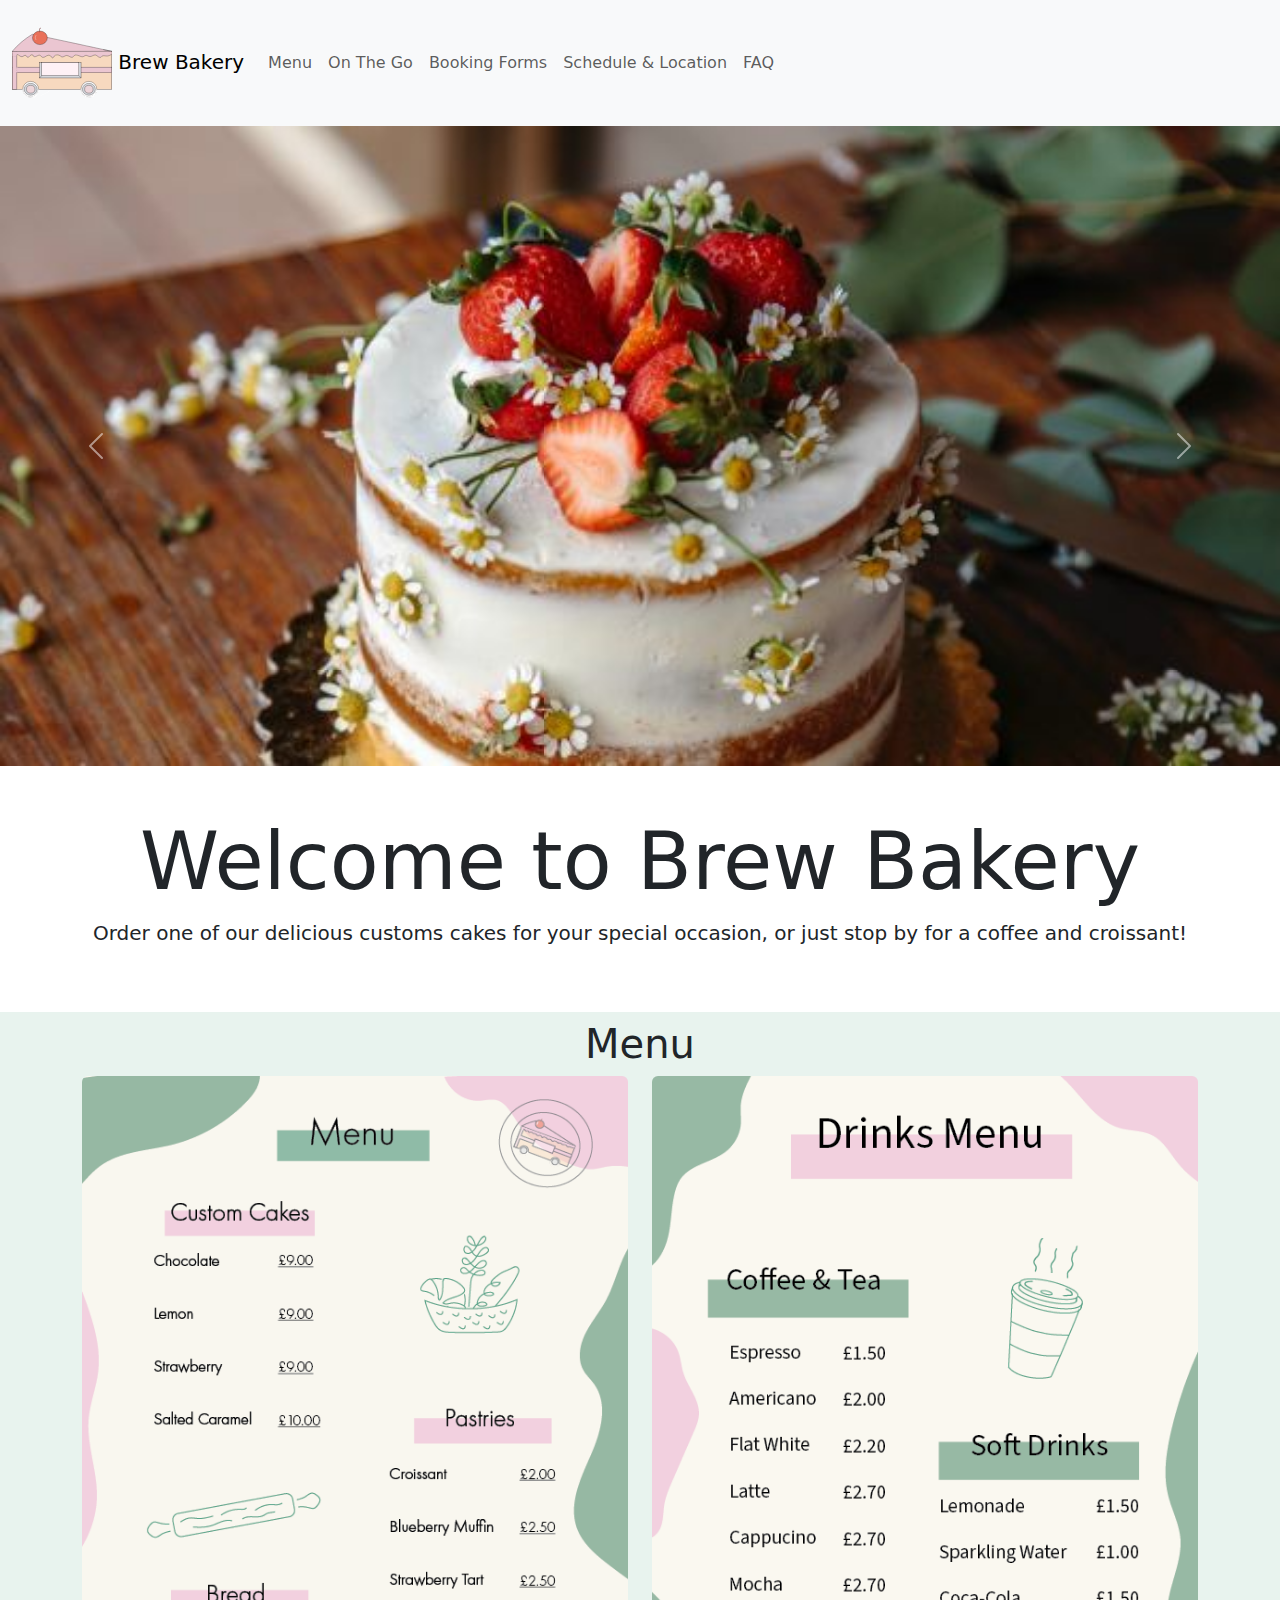
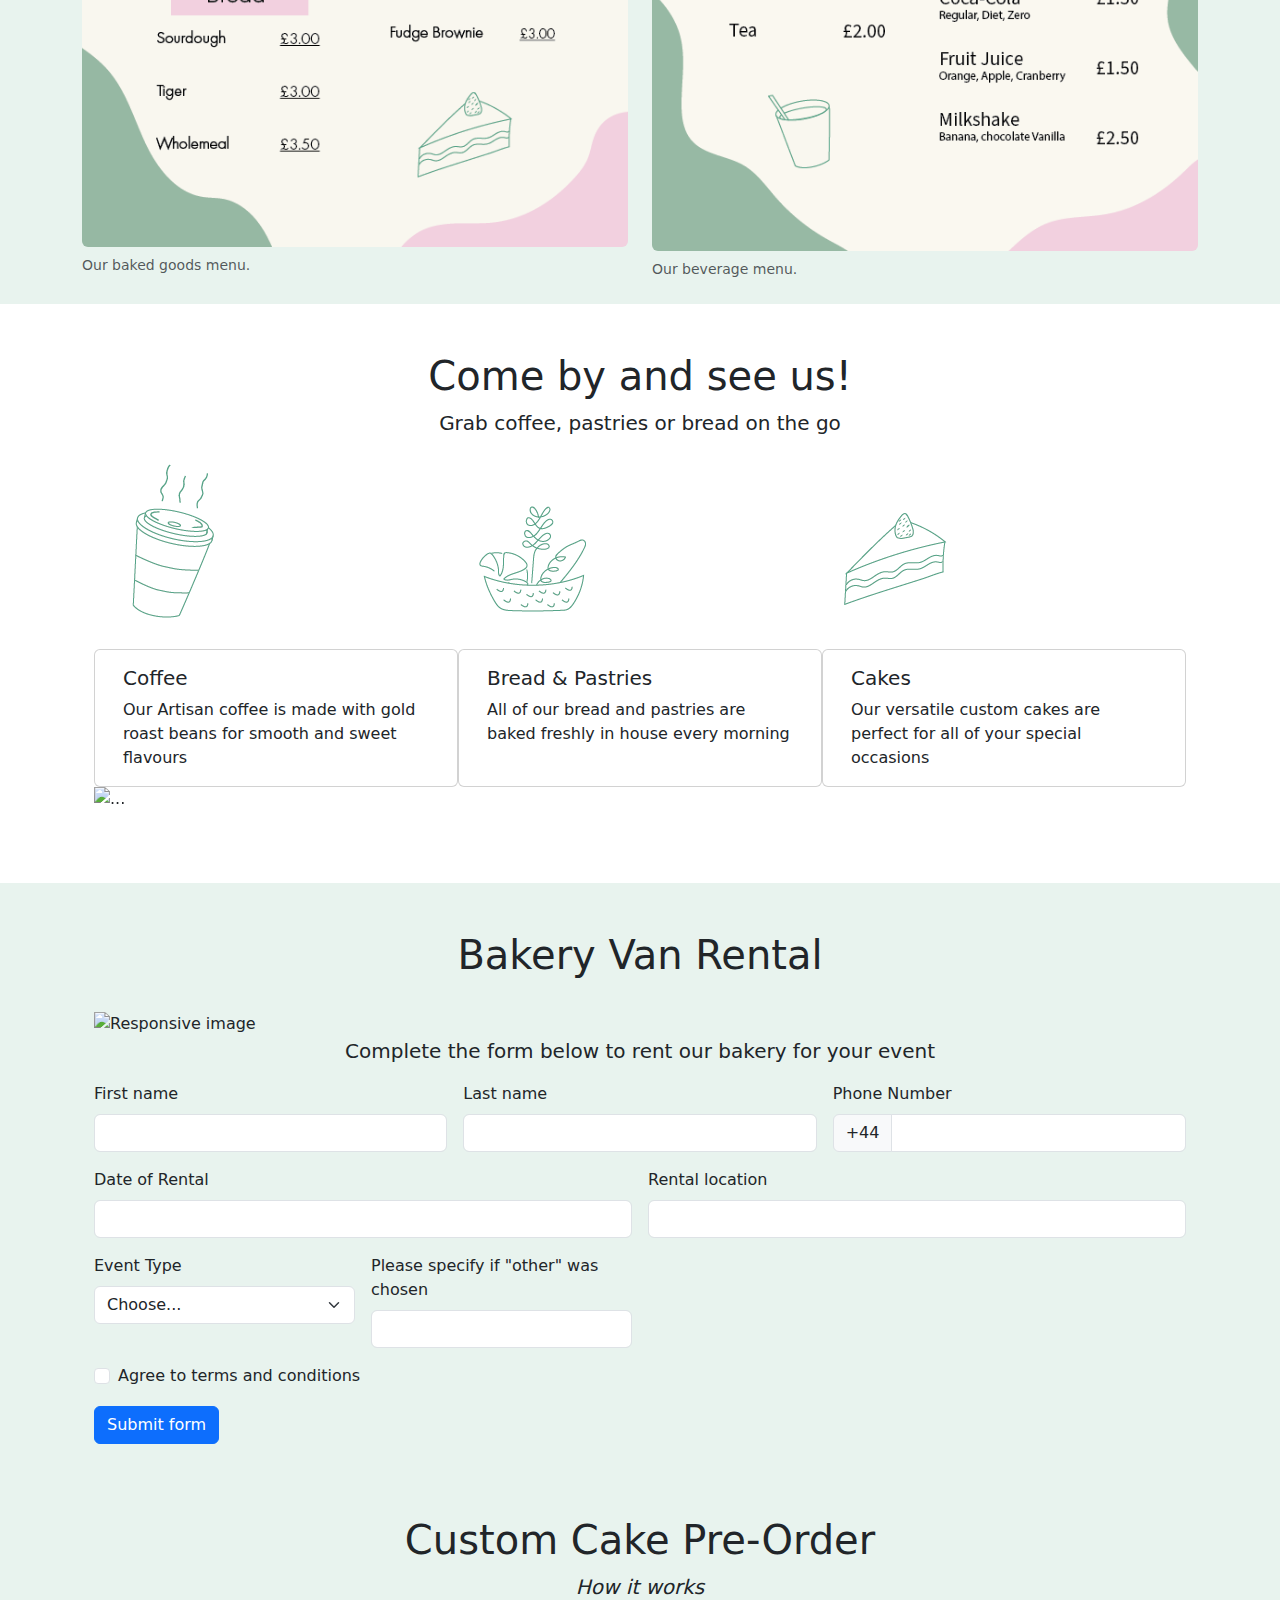
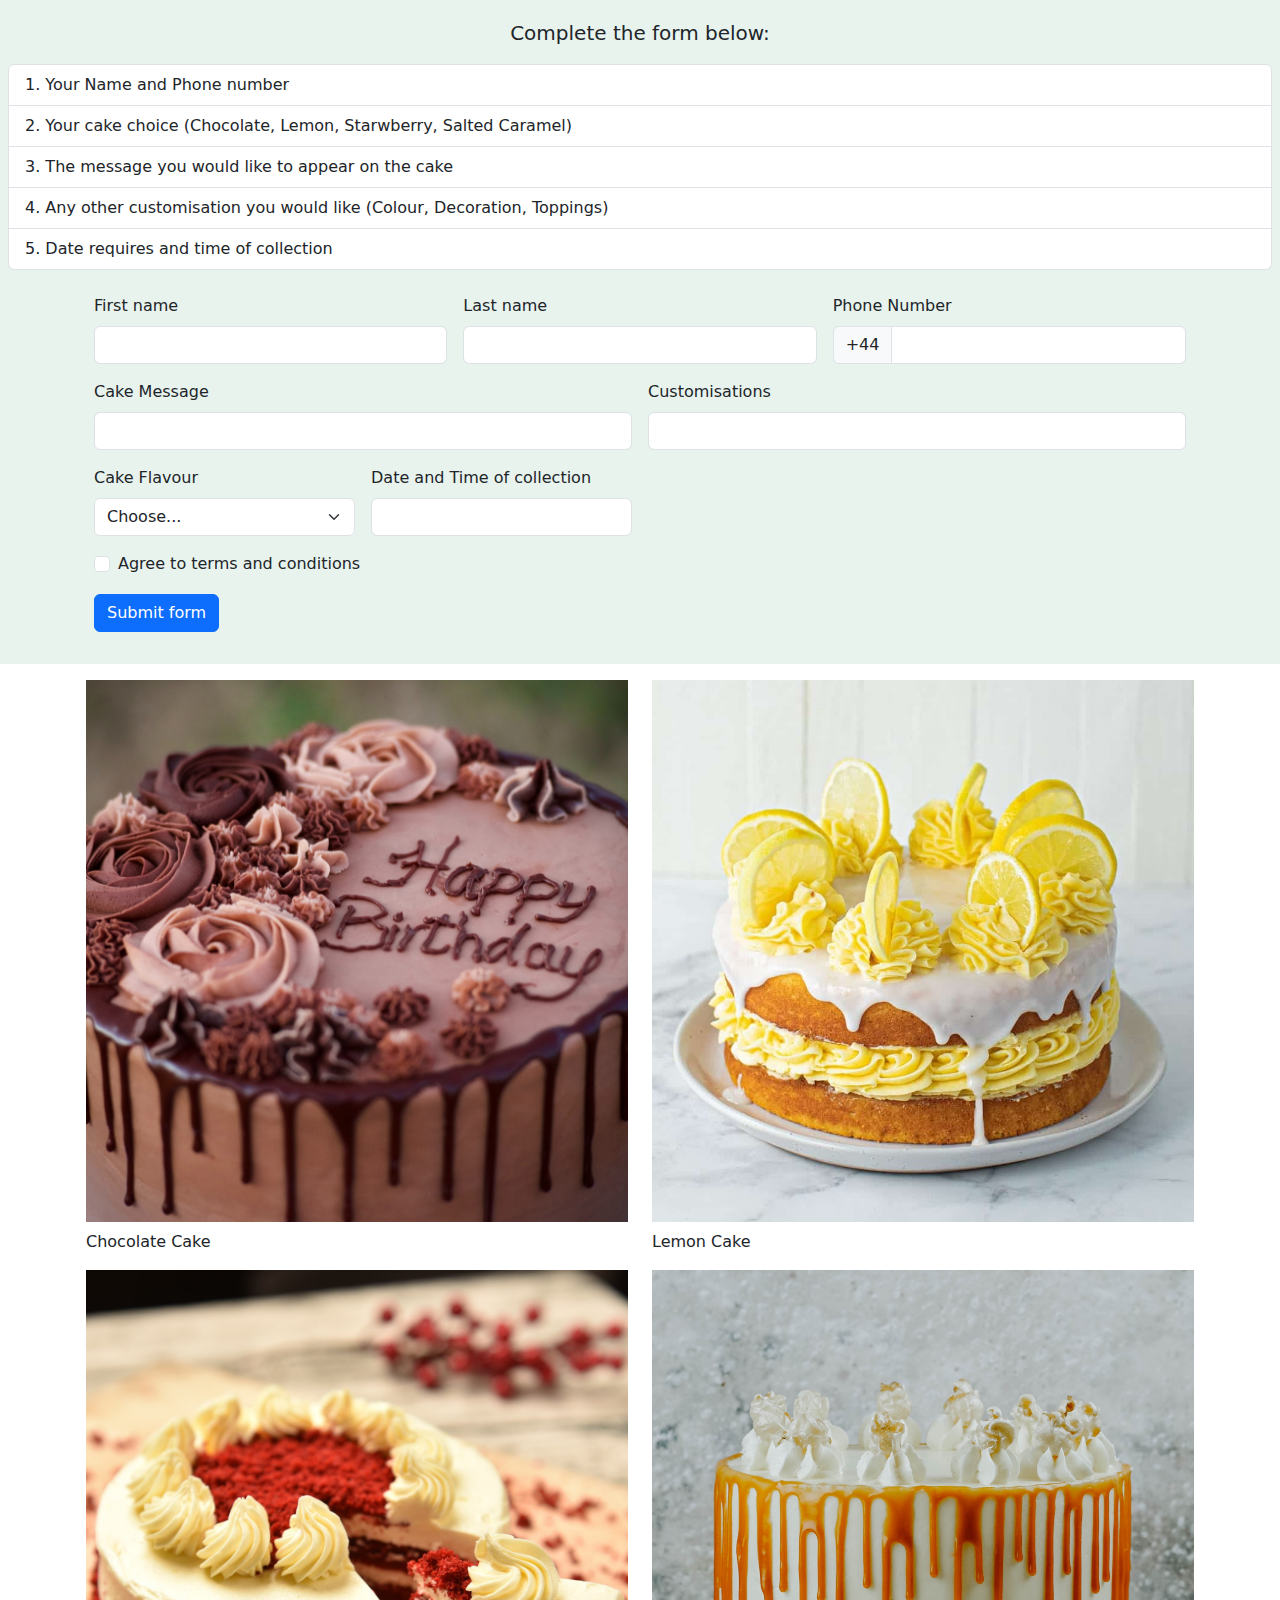
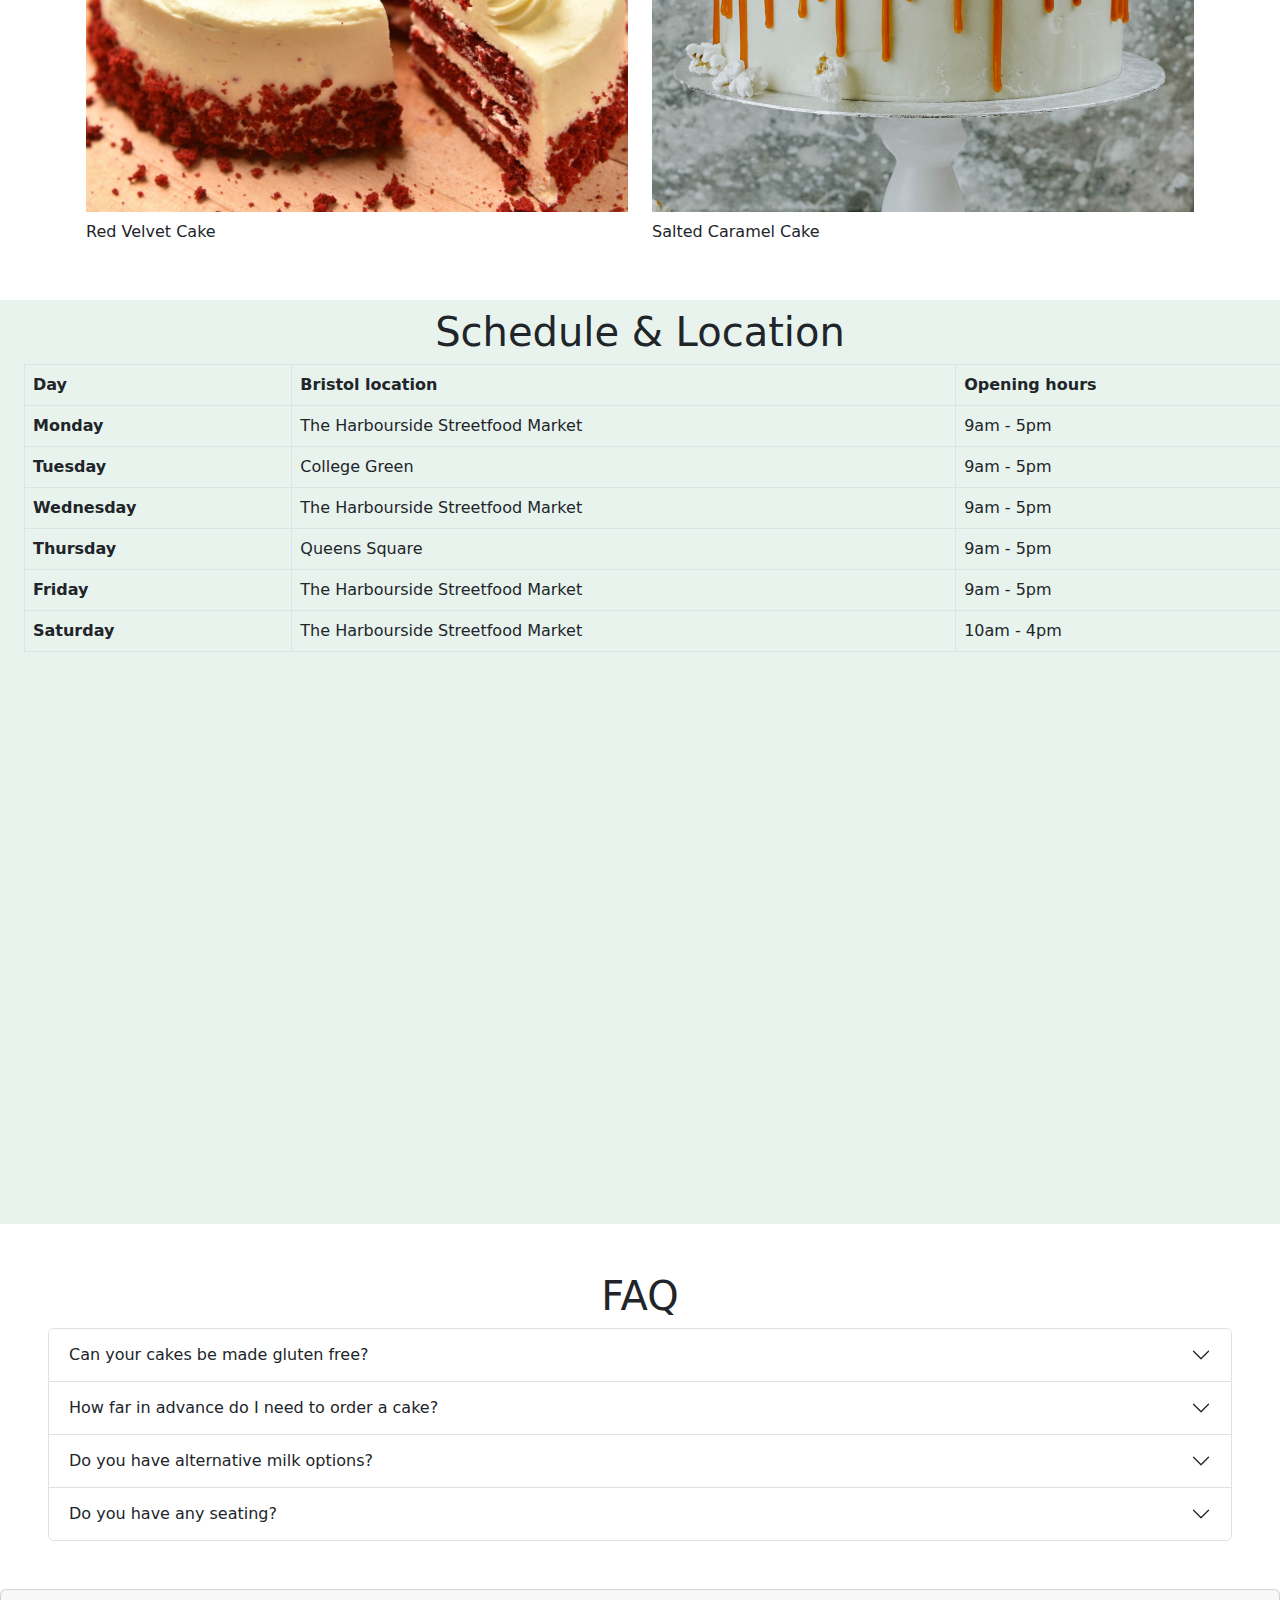
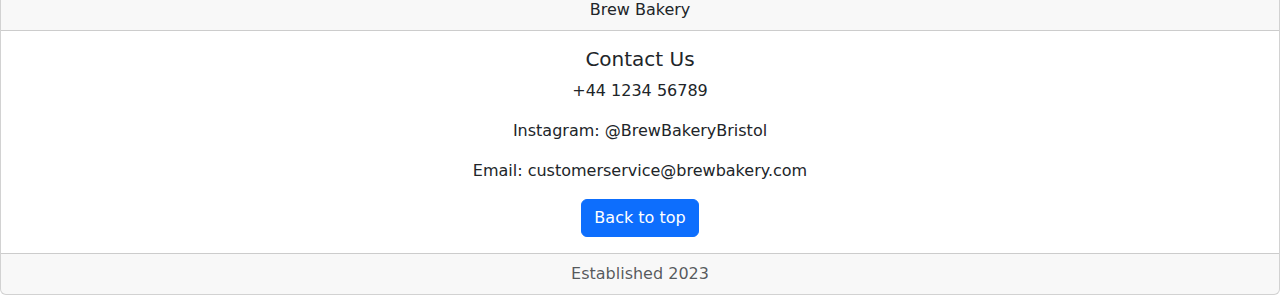
==== commit ec5ad671: "Update index.html" ====
--- a/index.html
+++ b/index.html
@@ -33,19 +33,19 @@
     <div class="collapse navbar-collapse" id="navbarNav">
       <ul class="navbar-nav">
         <li class="nav-item">
-          <a class="nav-link" href="#">Menu</a>
+          <a class="nav-link" href="#Menu">Menu</a>
         </li>
         <li class="nav-item">
-          <a class="nav-link" href="#">On The Go</a>
+          <a class="nav-link" href="#On The Go">On The Go</a>
         </li>
         <li class="nav-item">
-          <a class="nav-link" href="#">Booking Forms</a>
+          <a class="nav-link" href="#Booking Forms">Booking Forms</a>
         </li>
         <li class="nav-item">
-          <a class="nav-link" href="#">Schedule & Location</a>
+          <a class="nav-link" href="#Schedule & Location">Schedule & Location</a>
         </li>
         <li class="nav-item">
-          <a class="nav-link" href="#">FAQ</a>
+          <a class="nav-link" href="#FAQ">FAQ</a>
         </li>
         
       </ul>
@@ -89,7 +89,7 @@
     </div>
 
  <!-- menus -->
-     <div class="bg-success p-2 text-dark bg-opacity-10">
+     <div class="bg-success p-2 text-dark bg-opacity-10" id="Menu">
       <h1 class="display-1 text-center fs-1 fw-normal">Menu</h1>
       <div class="container-sm">
         <div class="row mb-6">
@@ -114,7 +114,7 @@
       <!-- takeaway mockups -->
 
 <div>
-  <div class="container py-3 p-4 pt-5">
+  <div class="container py-3 p-4 pt-5" id="On The Go">
     <h1 class="display-1 text-center fs-1 fw-normal">Come by and see us!</h1>
 
     <p class="lead text-center">Grab coffee, pastries or bread on the go</p>
@@ -185,11 +185,12 @@
 
 
  <!-- order forms  -->
-     <div class="bg-success p-2 text-dark bg-opacity-10 pt-5">
+     <div class="bg-success p-2 text-dark bg-opacity-10 pt-5" id="Booking Forms">
       
         <h1 class="display-1 text-center fs-1 fw-normal">Bakery Van Rental</h1>
-        <p class="lead text-center">Complete the form below to rent our bakery for your event</p>
         <div class="container-md p-4">
+          <img src="images/Vehicle.png" class="img-fluid" alt="Responsive image">
+          <p class="lead text-center">Complete the form below to rent our bakery for your event</p>
 
           <form class="row g-3 needs-validation" novalidate>
             <div class="col-md-4">
@@ -403,7 +404,7 @@
 
   <!-- Schedule -->
 
-  <div class="mt-2 bg-success p-2 text-dark bg-opacity-10">
+  <div class="mt-2 bg-success p-2 text-dark bg-opacity-10" id="Schedule & Location">
     
     <h1 class="display-1 text-center fs-1 fw-normal">Schedule & Location</h1>
 
@@ -479,7 +480,7 @@
 
 <!-- Q&A -->
 
-<div class="accordion p-5" id="accordionExample">
+<div class="accordion p-5" id="FAQ">
   <h1 class="display-1 text-center fs-1 fw-normal">FAQ</h1>
   
   <div class="accordion-item">
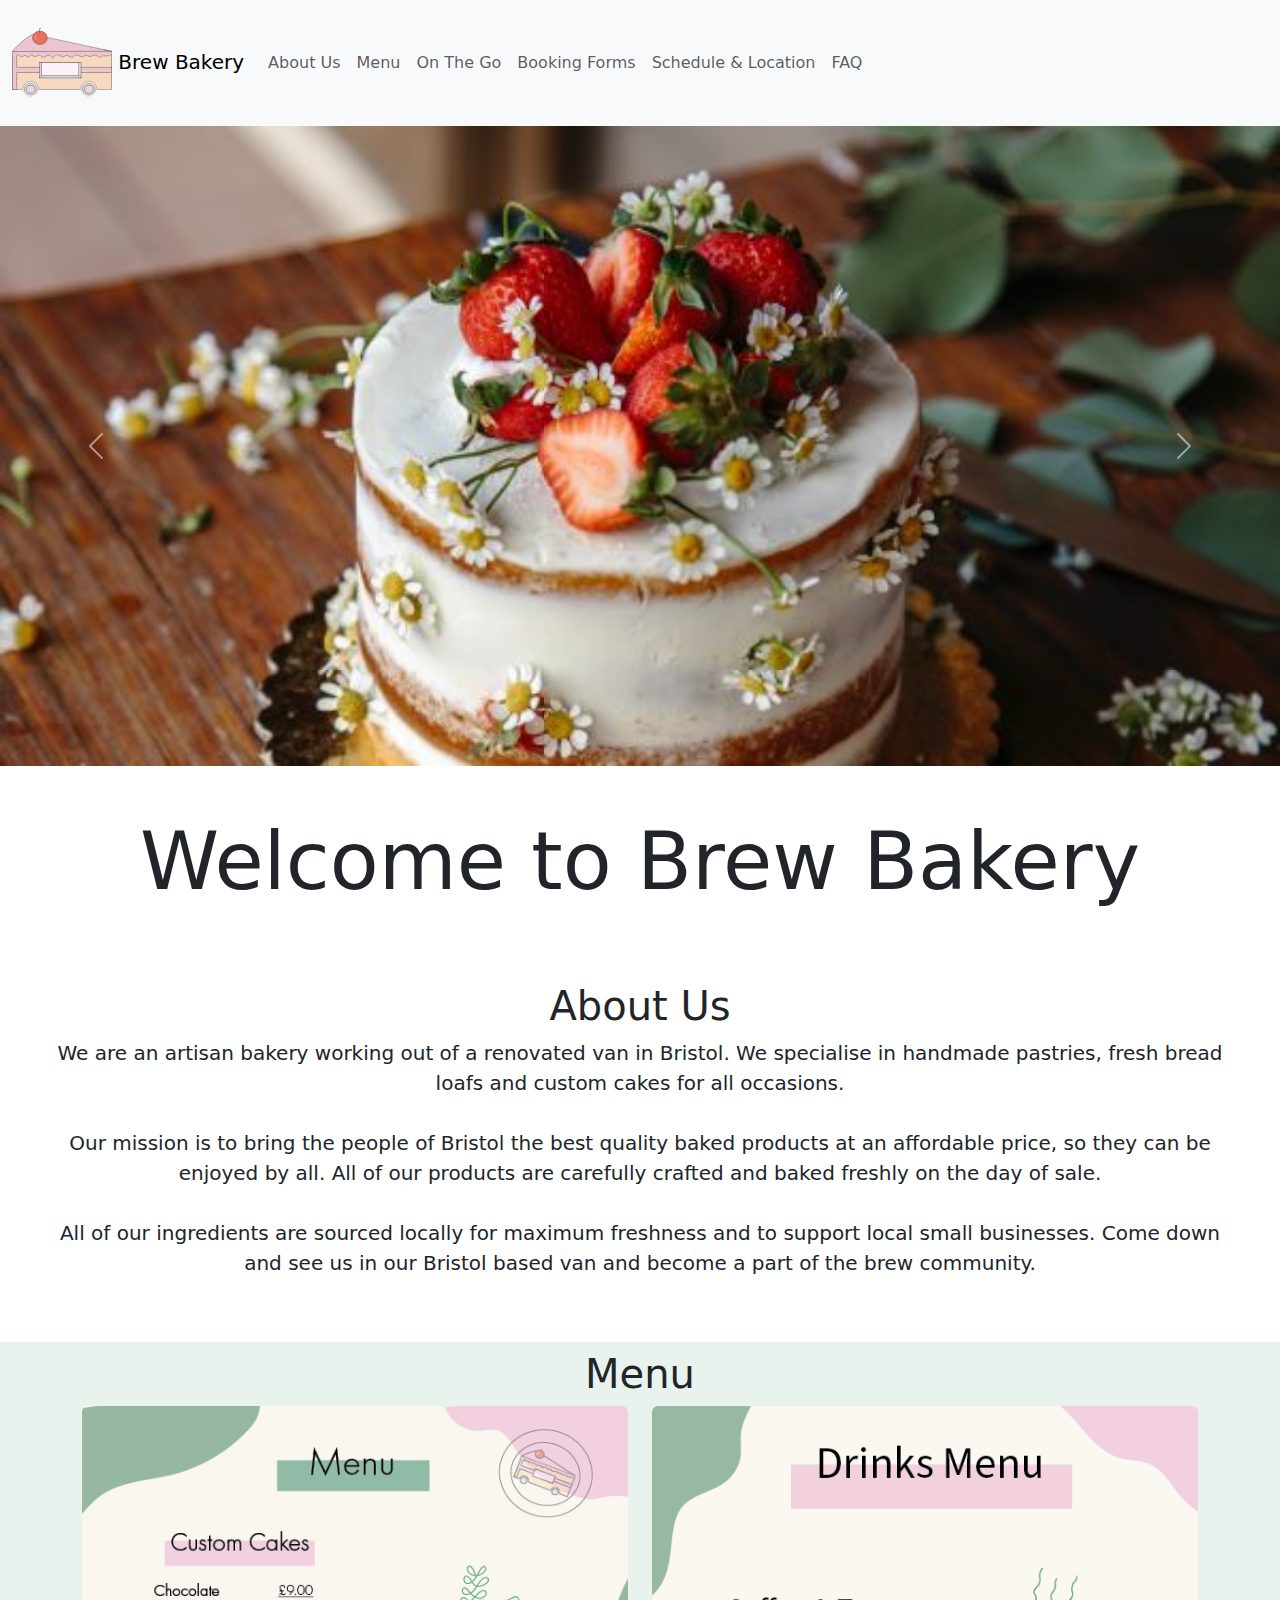
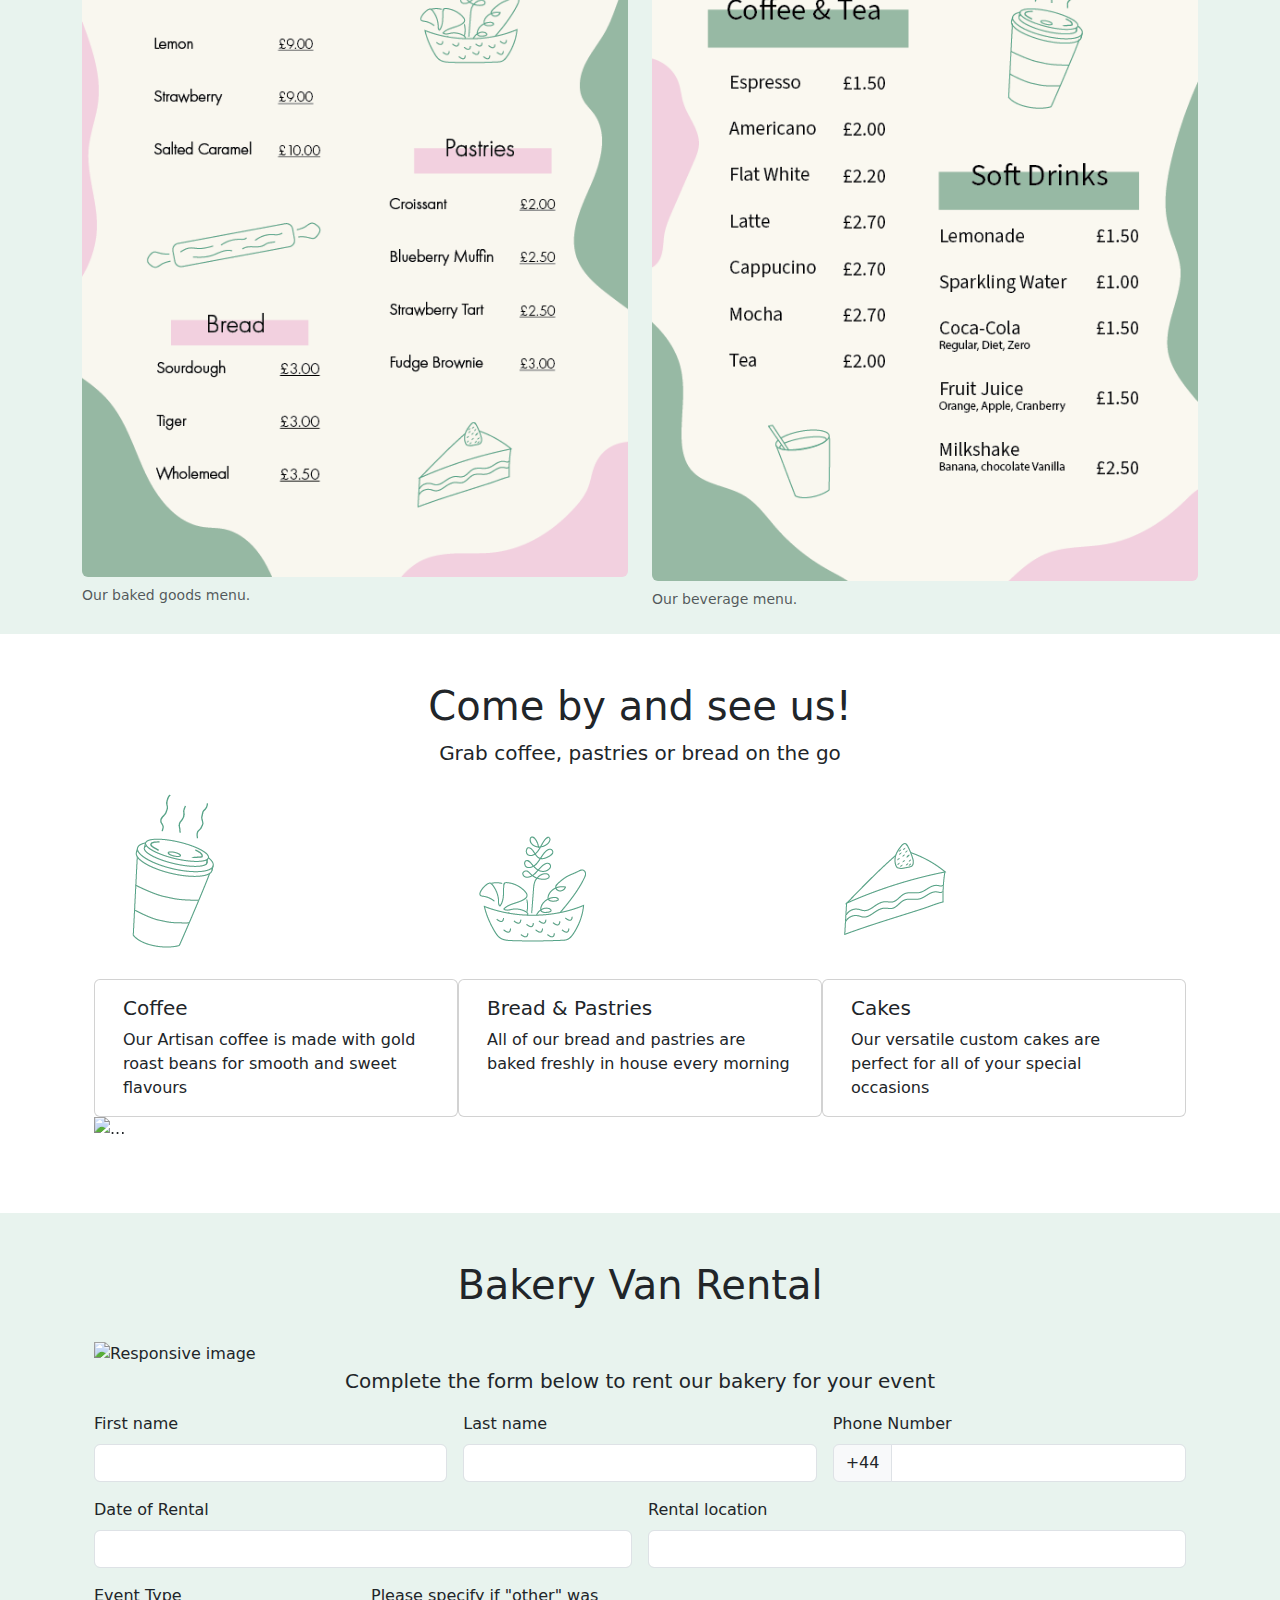
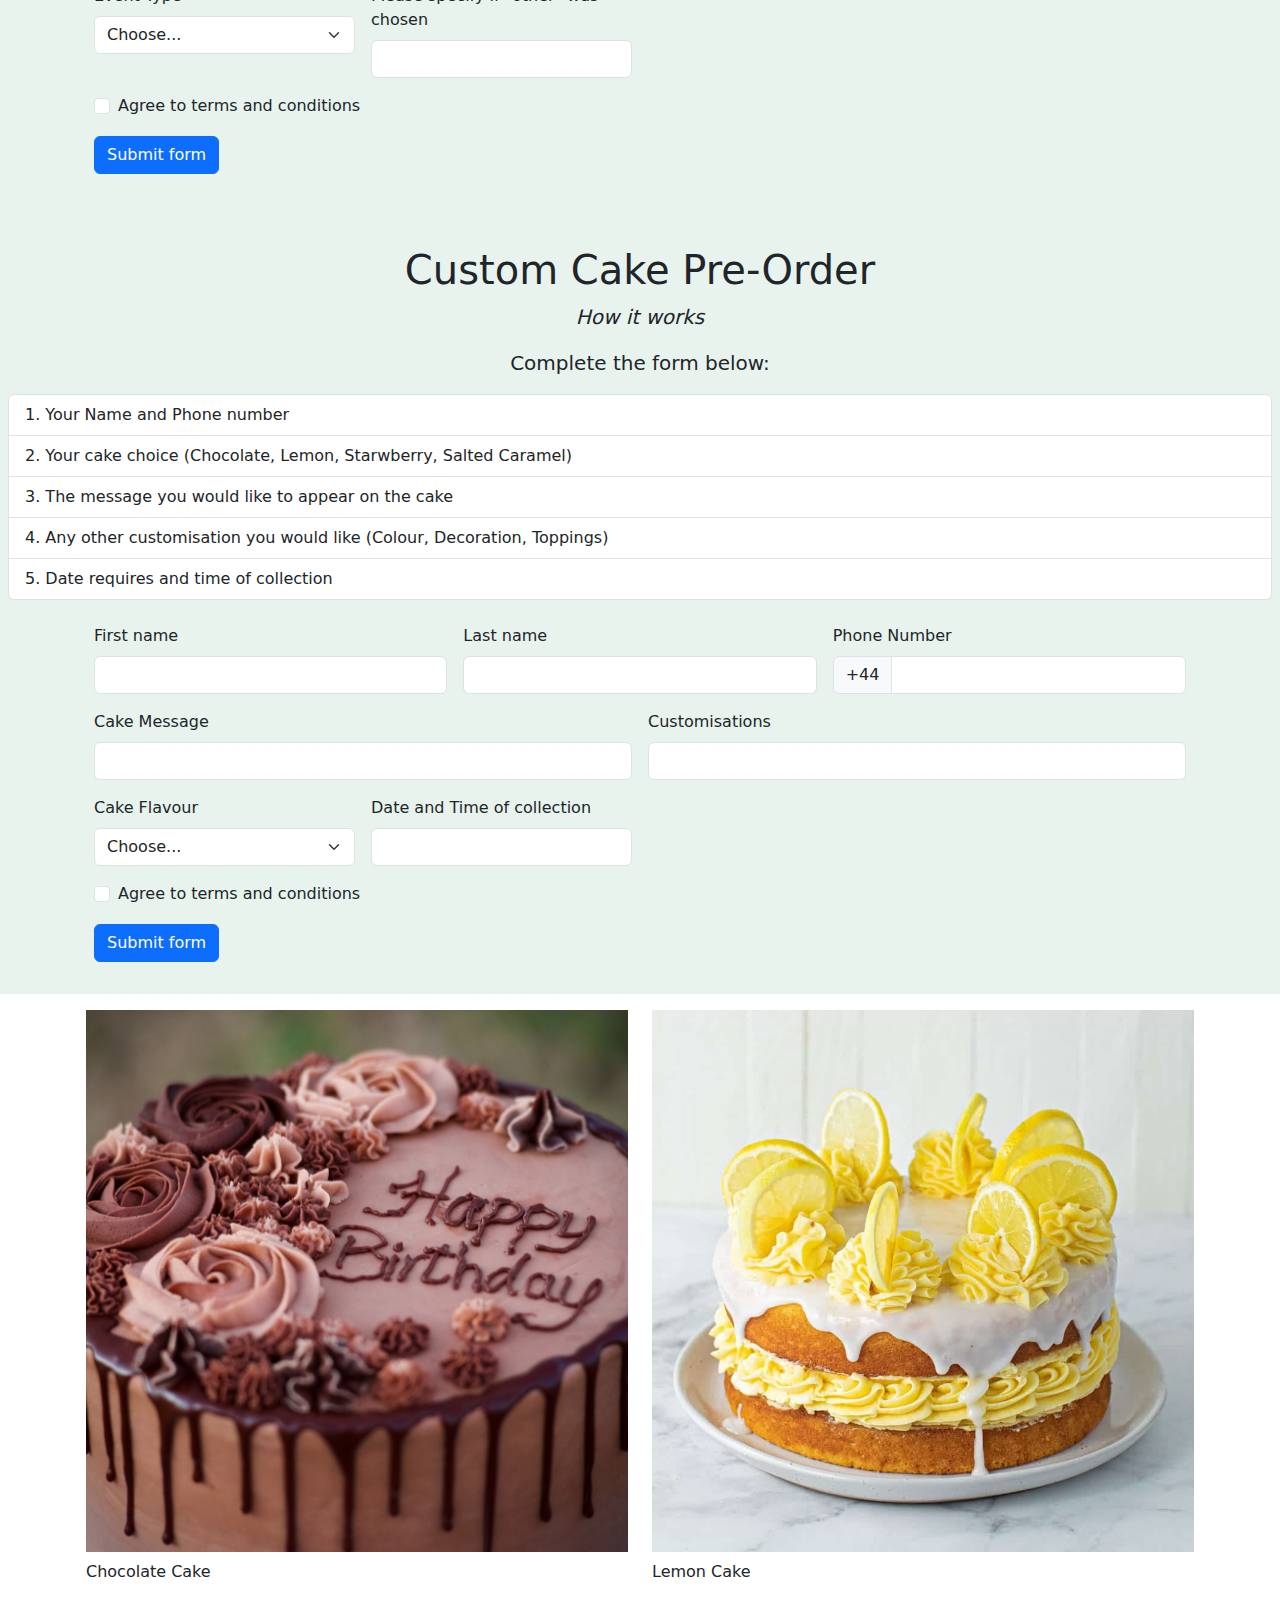
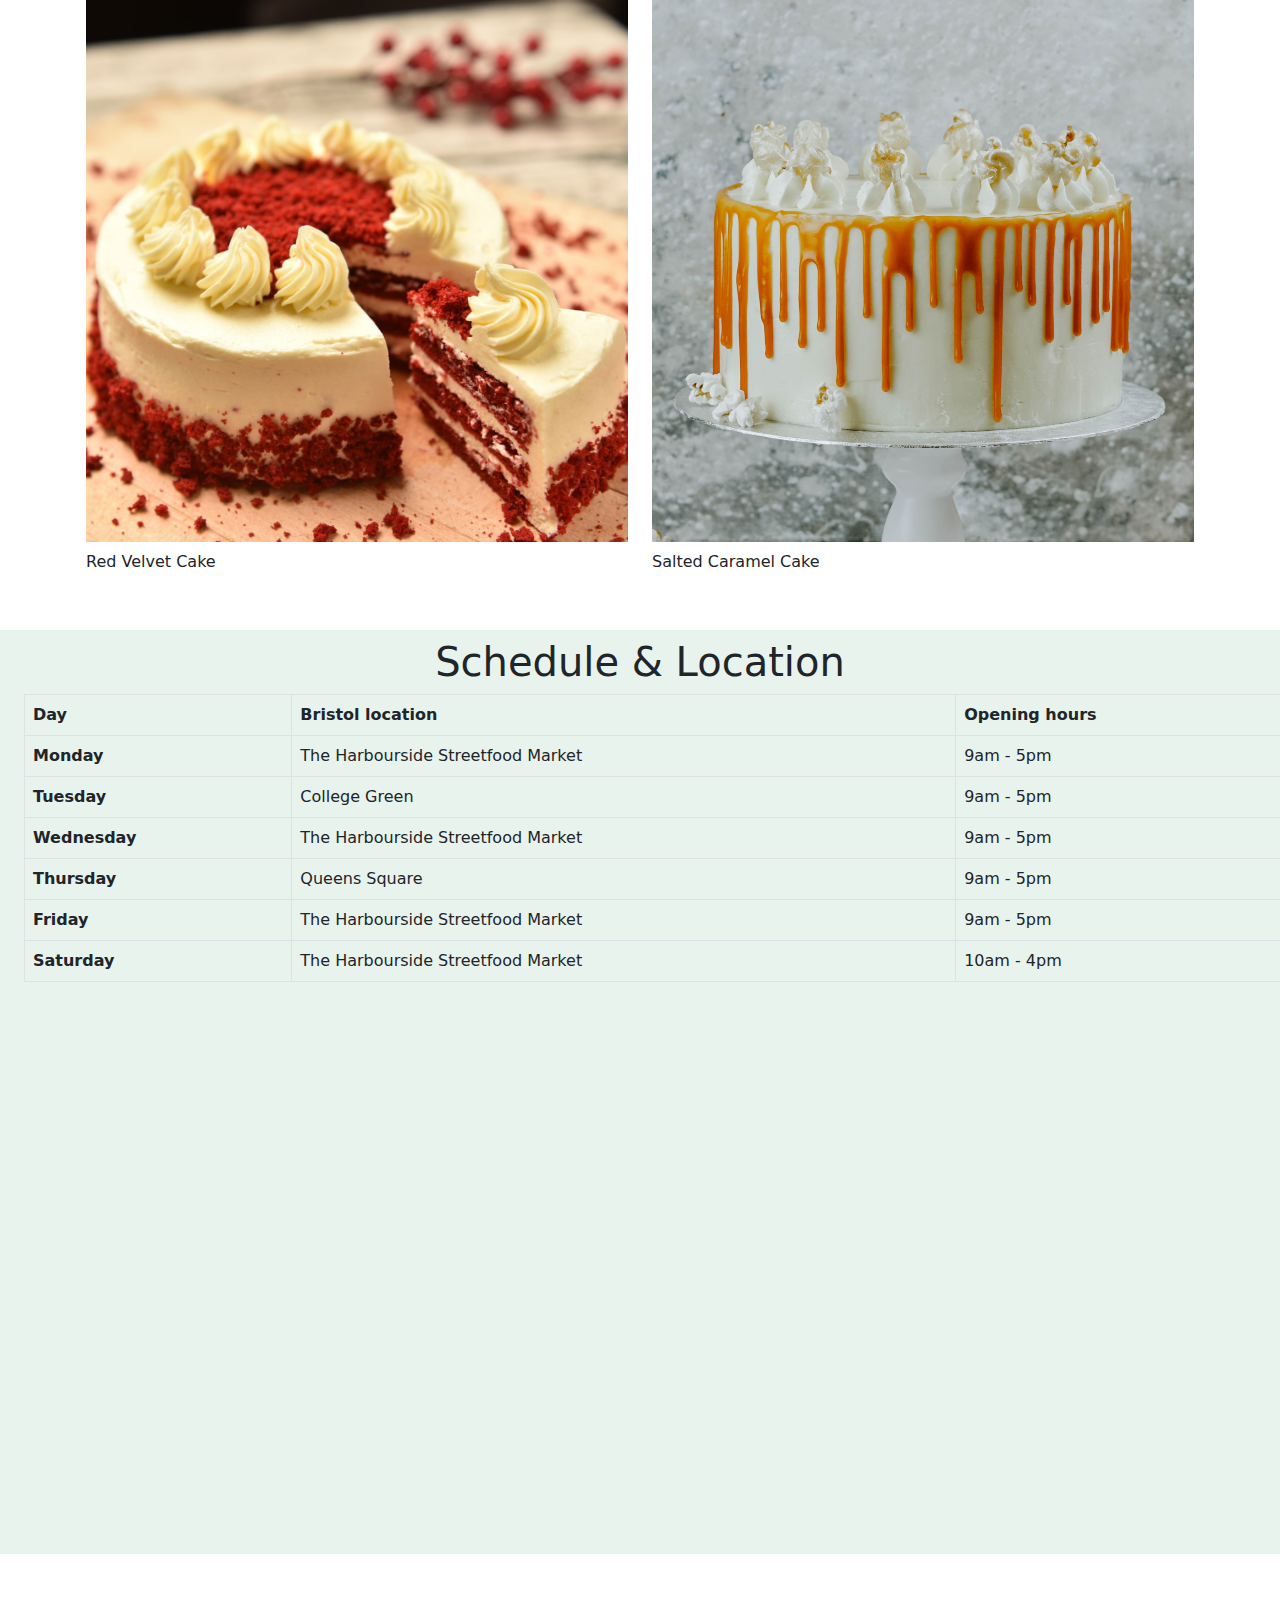
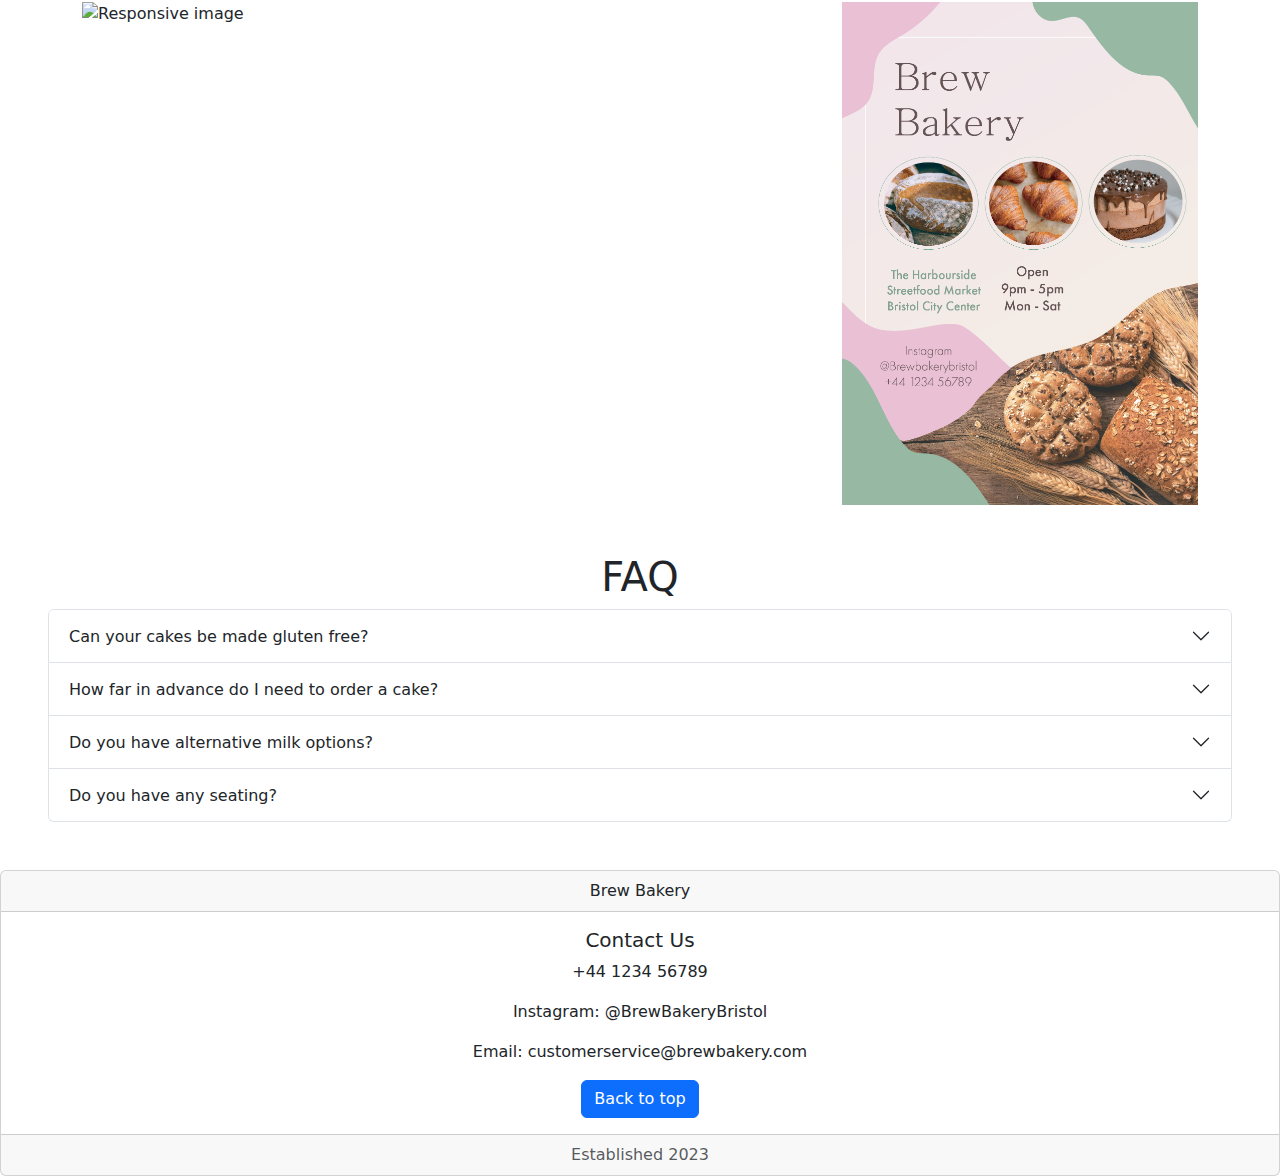
==== commit 2f08125b: "p" ====
--- a/index.html
+++ b/index.html
@@ -32,6 +32,9 @@
     </button>
     <div class="collapse navbar-collapse" id="navbarNav">
       <ul class="navbar-nav">
+        <li class="nav-item">
+          <a class="nav-link" href="#About Us">About Us</a>
+        </li>
         <li class="nav-item">
           <a class="nav-link" href="#Menu">Menu</a>
         </li>
@@ -81,12 +84,22 @@
       </div>
 
 
-      <div class="container py-3 pt-5 pb-5">
-        <h1 class="display-1 text-center">Welcome to Brew Bakery</h1>
-
-        <p class="lead text-center">Order one of our delicious customs cakes for your special occasion, or just stop by for a coffee and croissant!</p>
-
-    </div>
+      <div class="container py-3 pt-5">
+        <h1 class="display-1 text-center ">Welcome to Brew Bakery</h1>
+    </div>
+
+
+    <!--about us-->
+    <div class="p-5" id="About Us">
+      <h1 class="display-1 text-center fs-1 fw-normal">About Us</h1>
+      <p class="lead text-center">We are an artisan bakery working out of a renovated van in Bristol. We specialise in handmade pastries, fresh bread loafs and custom cakes for all occasions.<br><br>
+        Our mission is to bring the people of Bristol the best quality baked products at an affordable price, so they can be enjoyed by all. All of our products are carefully crafted and baked freshly on the day of sale.<br><br>
+        All of our ingredients are sourced locally for maximum freshness and to support local small businesses.
+        Come down and see us in our Bristol based van and become a part of the brew community.
+        </p>
+
+    </div>
+
 
  <!-- menus -->
      <div class="bg-success p-2 text-dark bg-opacity-10" id="Menu">
@@ -476,6 +489,18 @@
 </div>
 <!--Google Maps-->
 </div>
+
+<!--poster images-->
+
+<div class="container pt-5">
+  <div class="row">
+    <div class="col-sm-8">
+      <img src="images/poster-stand.png" class="img-fluid" alt="Responsive image"></div>
+    <div class="col-sm-4">
+      <img src="images/poster.png" class="img-fluid" alt="Responsive image"></div>
+  </div>
+</div>
+
 
 
 <!-- Q&A -->
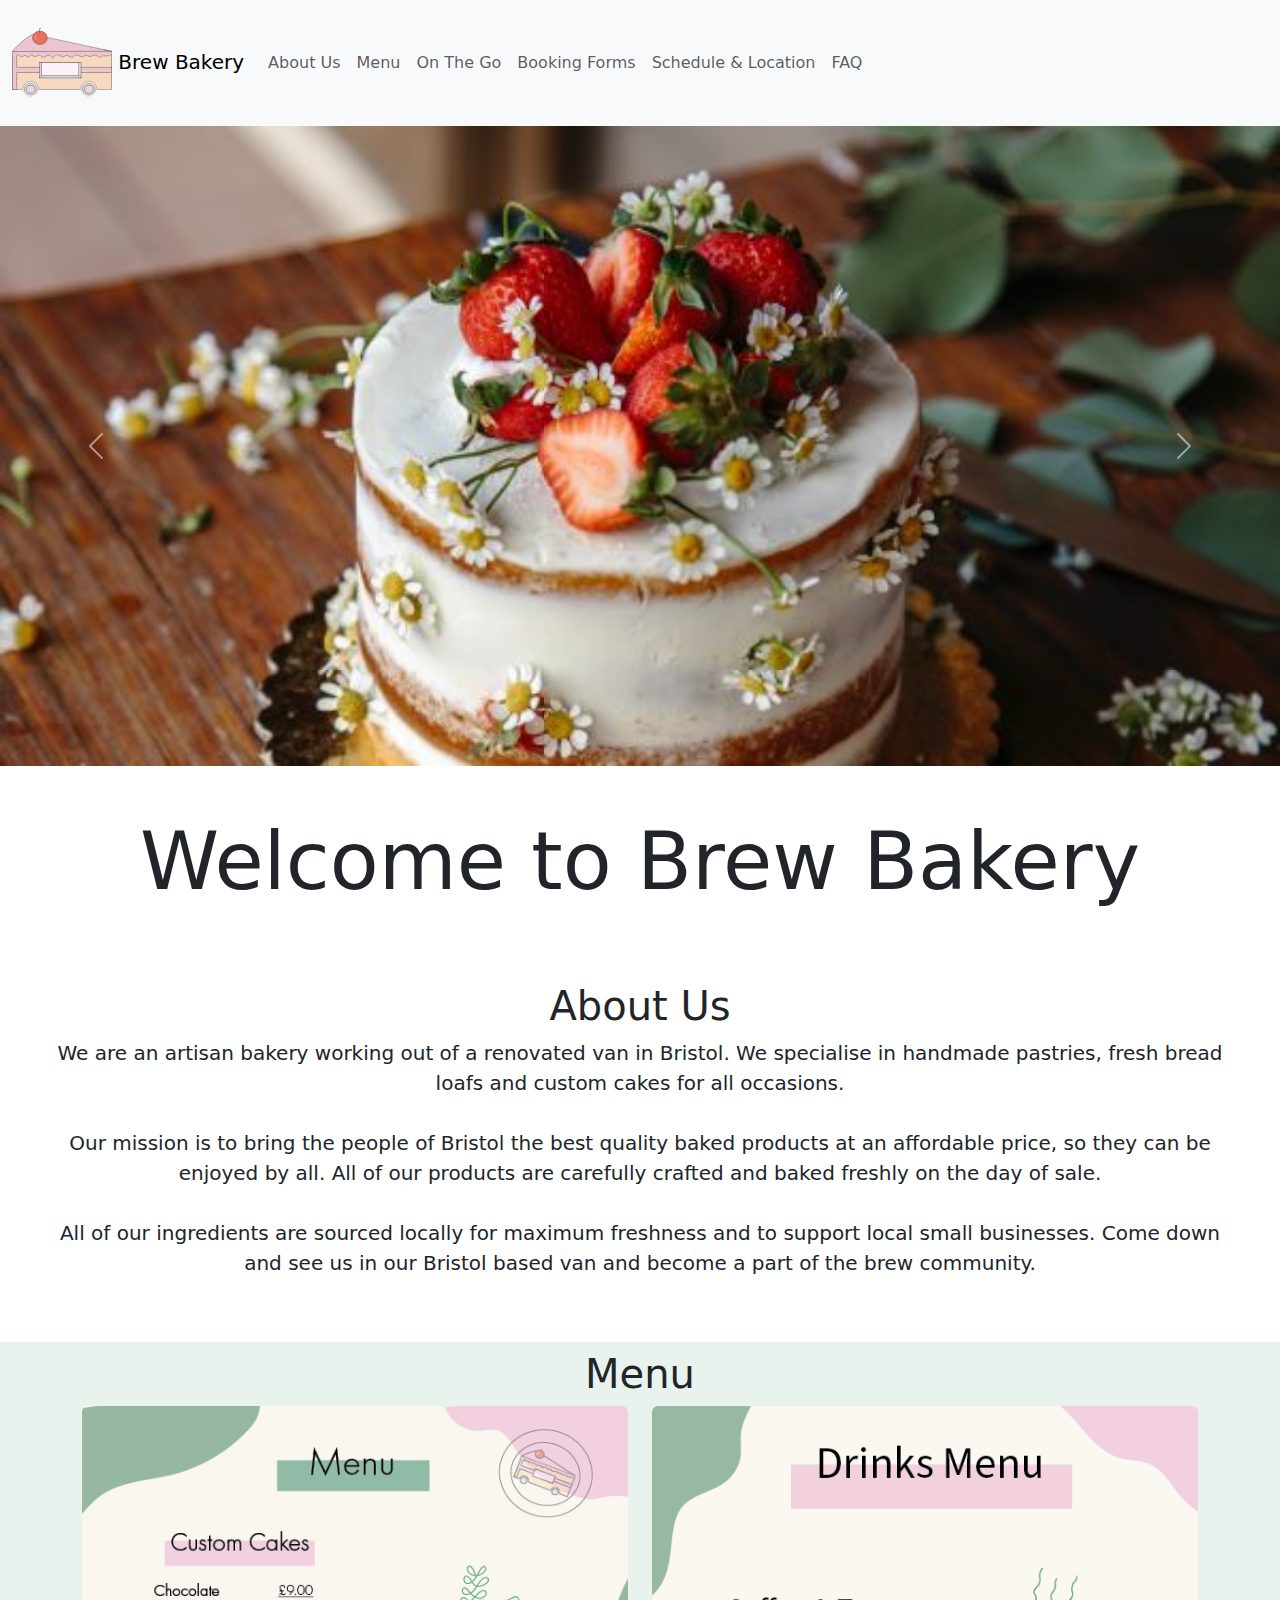
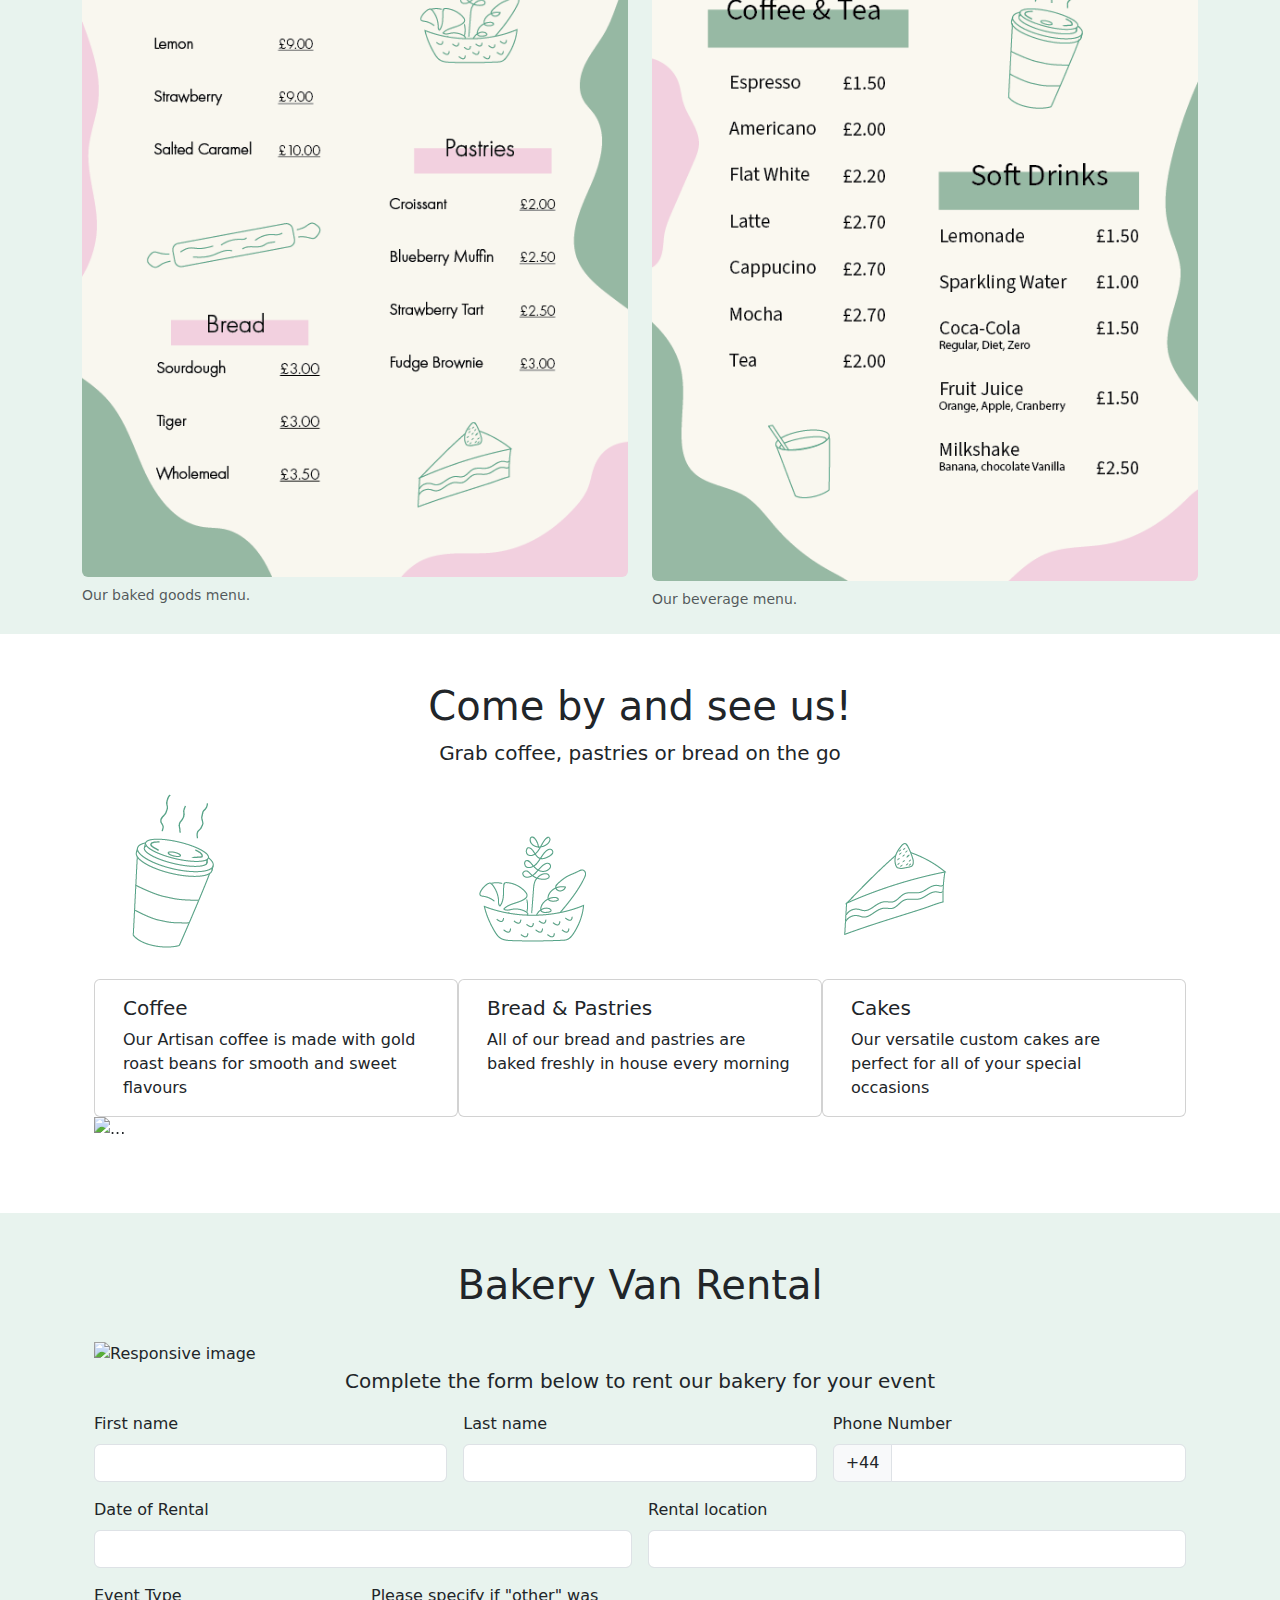
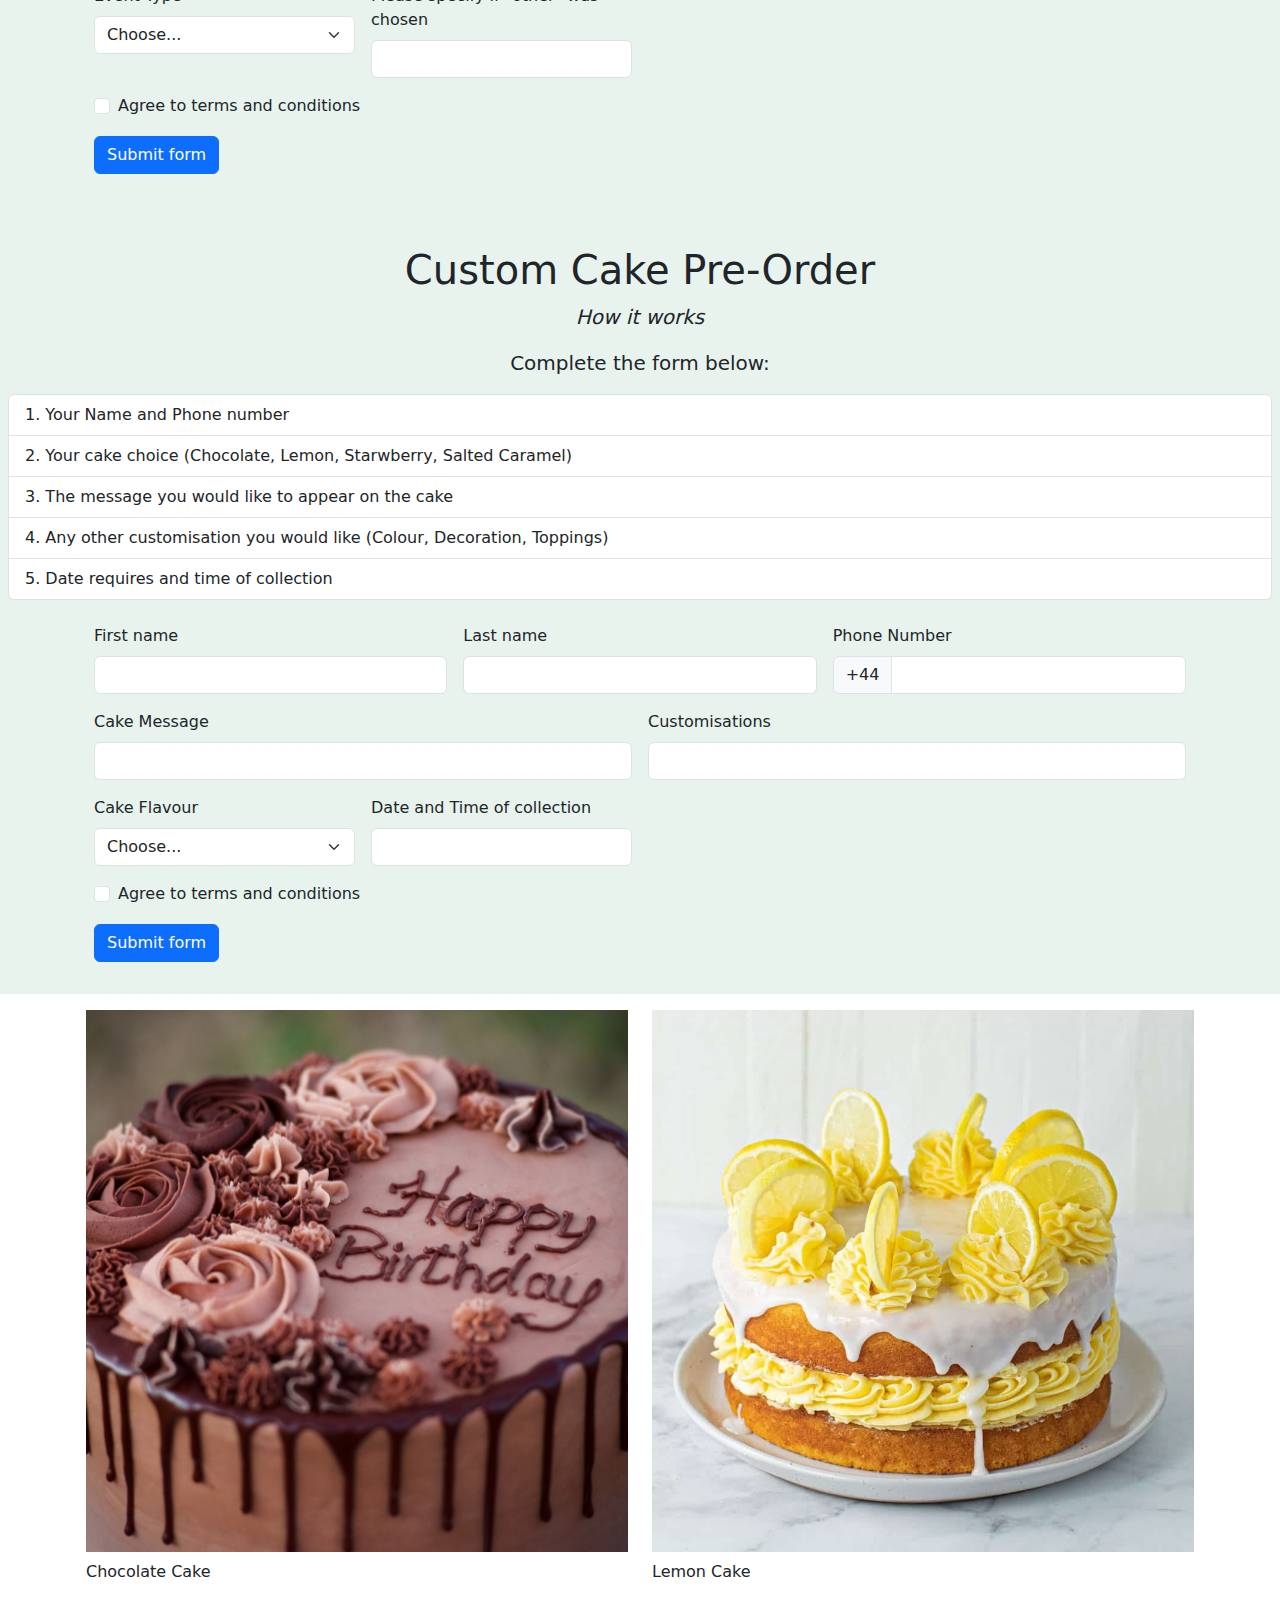
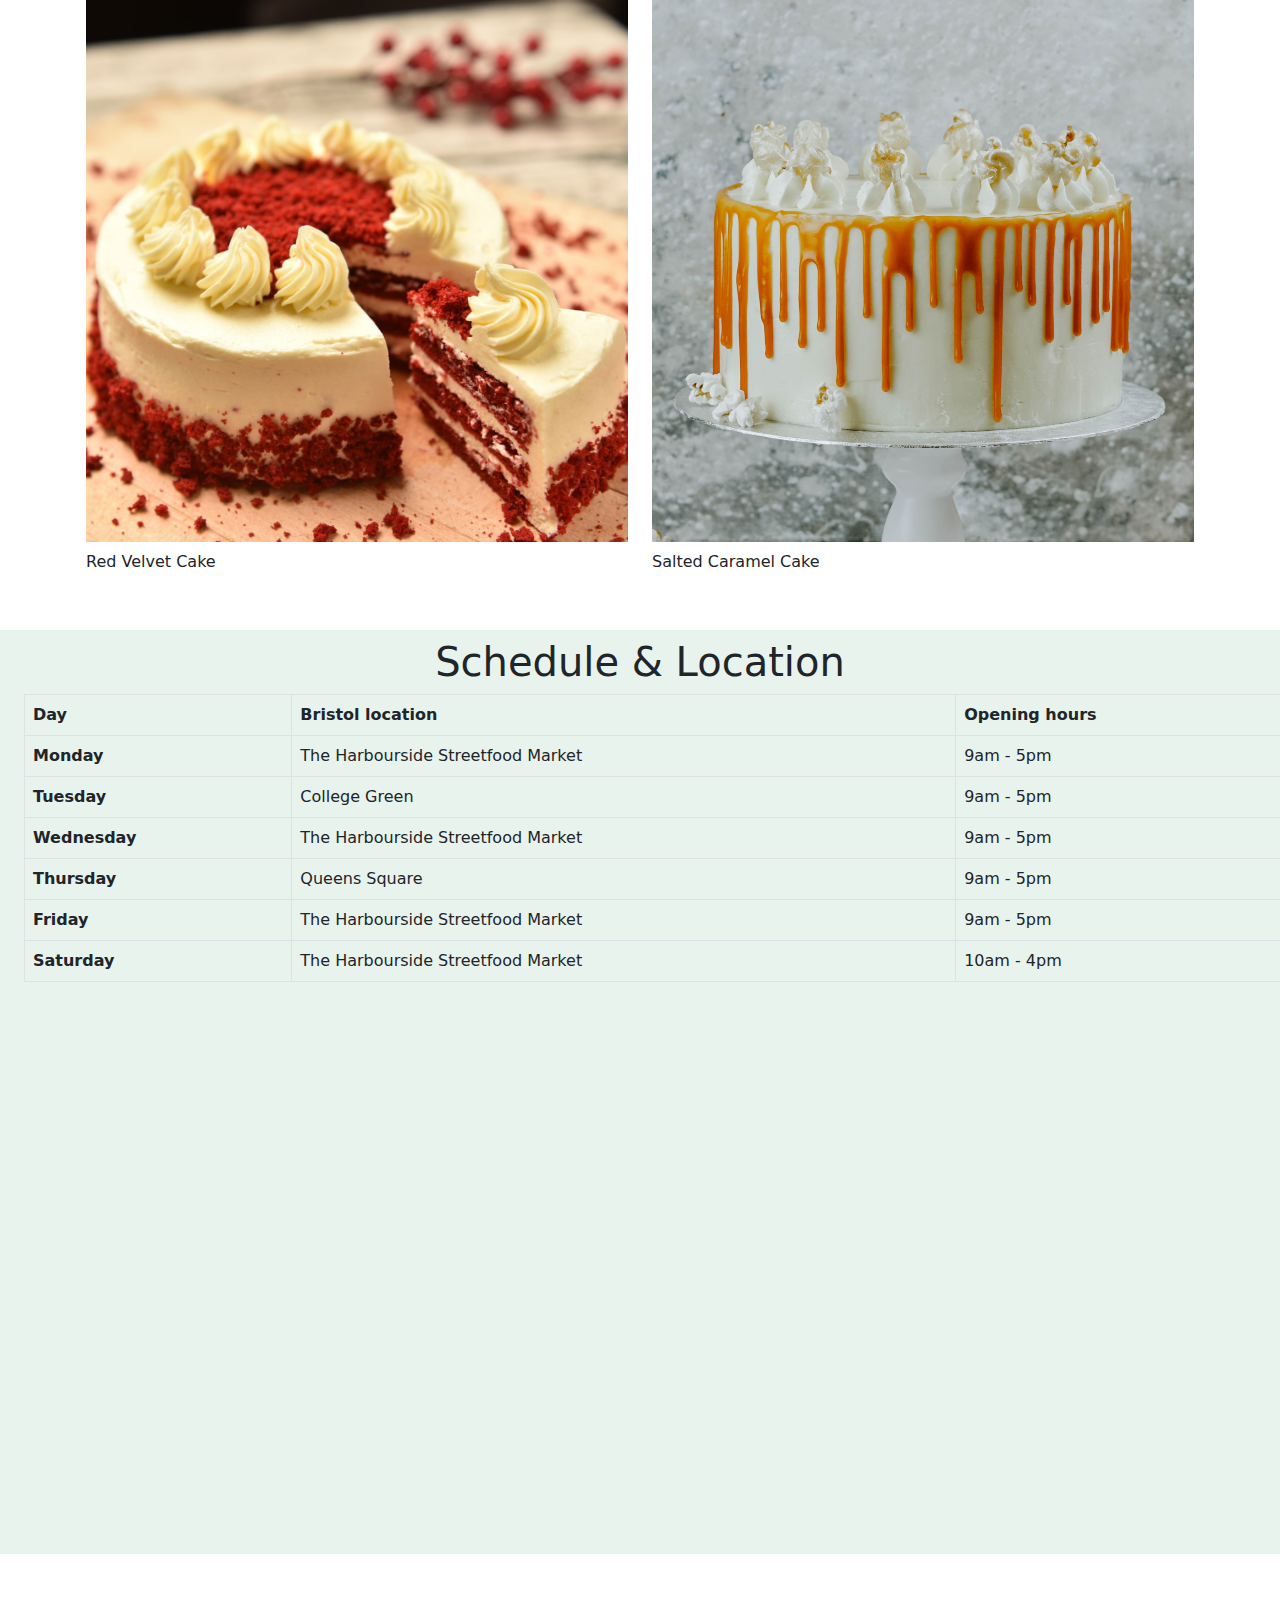
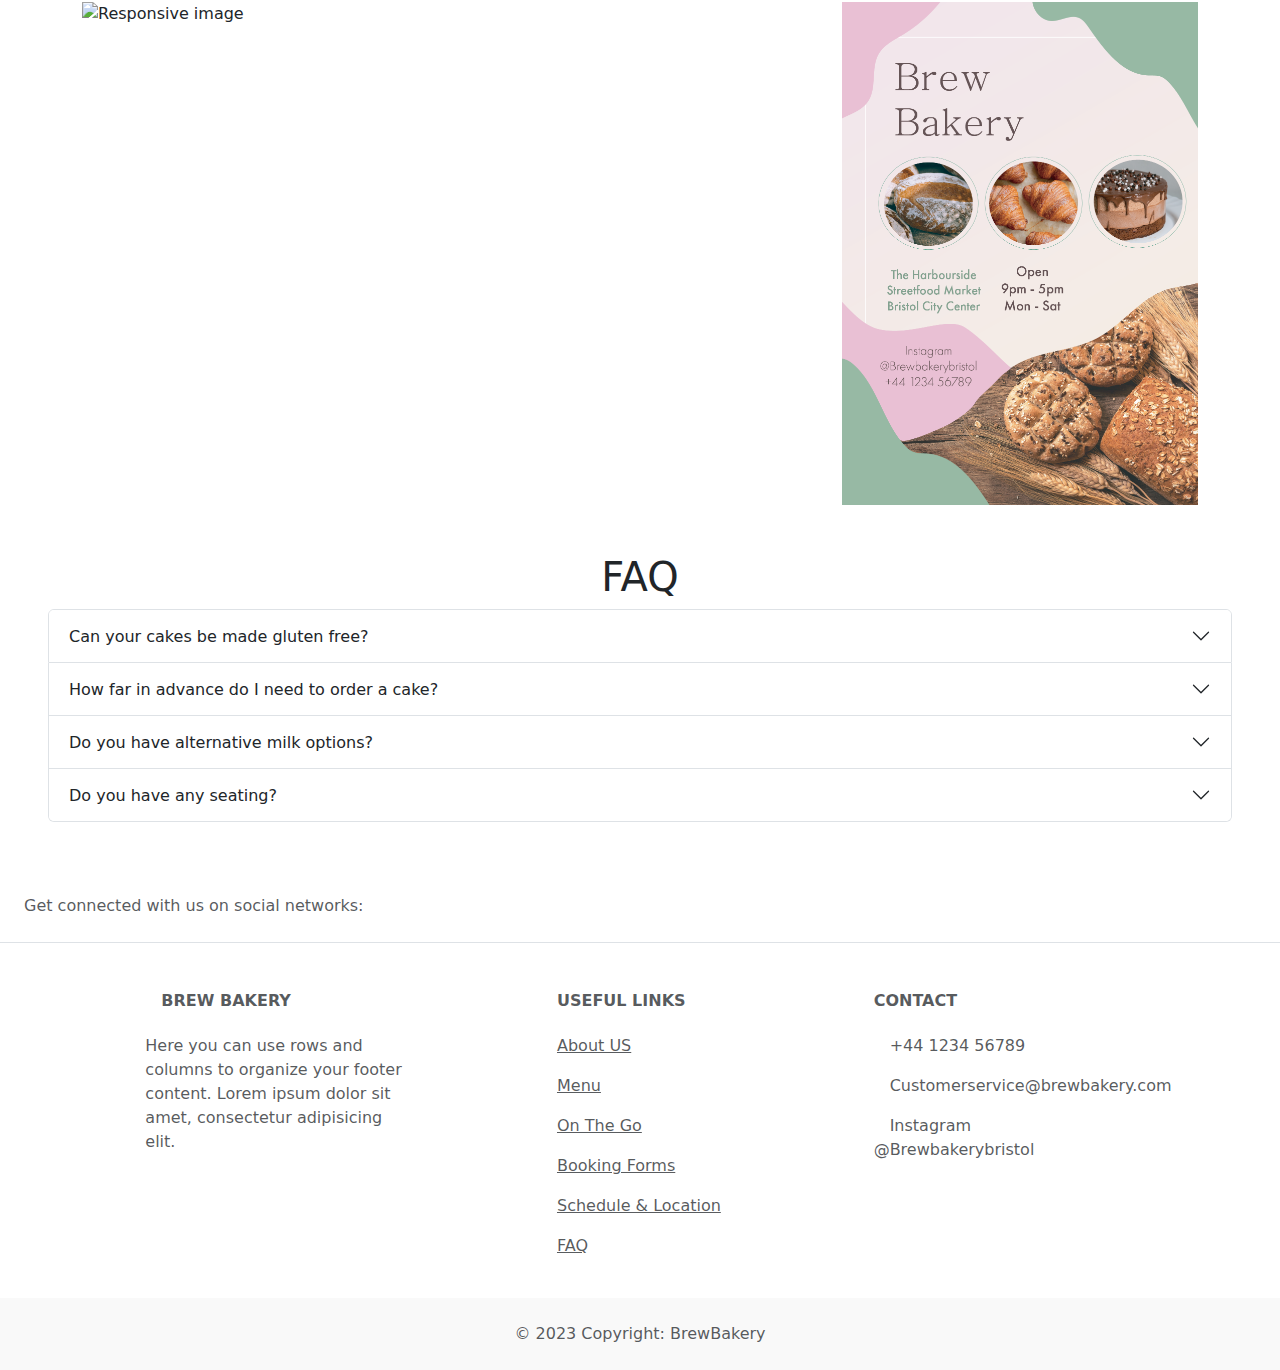
==== commit 78077cb8: "Update index.html" ====
--- a/index.html
+++ b/index.html
@@ -569,7 +569,7 @@
 
 </body>
 
-
+<!--
 <footer>
     <div class="card text-center">
         <div class="card-header">
@@ -587,6 +587,117 @@
         </div>
       </div>
 
+</footer> -->
+
+<!-- Footer -->
+<footer class="text-center text-lg-start bg-white text-muted">
+  <!-- Section: Social media -->
+  <section class="d-flex justify-content-center justify-content-lg-between p-4 border-bottom">
+    <!-- Left -->
+    <div class="me-5 d-none d-lg-block">
+      <span>Get connected with us on social networks:</span>
+    </div>
+    <!-- Left -->
+
+    <!-- Right -->
+    <div>
+      <a href="" class="me-4 link-secondary">
+        <i class="fab fa-facebook-f"></i>
+      </a>
+      <a href="" class="me-4 link-secondary">
+        <i class="fab fa-twitter"></i>
+      </a>
+      <a href="" class="me-4 link-secondary">
+        <i class="fab fa-google"></i>
+      </a>
+      <a href="" class="me-4 link-secondary">
+        <i class="fab fa-instagram"></i>
+      </a>
+      <a href="" class="me-4 link-secondary">
+        <i class="fab fa-linkedin"></i>
+      </a>
+      <a href="" class="me-4 link-secondary">
+        <i class="fab fa-github"></i>
+      </a>
+    </div>
+    <!-- Right -->
+  </section>
+  <!-- Section: Social media -->
+
+  <!-- Section: Links  -->
+  <section class="">
+    <div class="container text-center text-md-start mt-5">
+      <!-- Grid row -->
+      <div class="row mt-3">
+        <!-- Grid column -->
+        <div class="col-md-3 col-lg-4 col-xl-3 mx-auto mb-4">
+          <!-- Content -->
+          <h6 class="text-uppercase fw-bold mb-4">
+            <i class="fas fa-gem me-3 text-secondary"></i>Brew Bakery
+          </h6>
+          <p>
+            Here you can use rows and columns to organize your footer content. Lorem ipsum
+            dolor sit amet, consectetur adipisicing elit.
+          </p>
+        </div>
+        <!-- Grid column -->
+
+        <!-- Grid column -->
+       
+        <!-- Grid column -->
+
+        <!-- Grid column -->
+        <div class="col-md-3 col-lg-2 col-xl-2 mx-auto mb-4">
+          <!-- Links -->
+          <h6 class="text-uppercase fw-bold mb-4">
+            Useful links
+          </h6>
+          <p>
+            <a href="#About Us" class="text-reset">About US</a>
+          </p>
+          <p>
+            <a href="#Menu" class="text-reset">Menu</a>
+          </p>
+          <p>
+            <a href="#On The Go" class="text-reset">On The Go</a>
+          </p>
+          <p>
+            <a href="#Booking Forms" class="text-reset">Booking Forms</a>
+          </p>
+          <p>
+            <a href="#Schedule & Location" class="text-reset">Schedule & Location</a>
+          </p>
+          <p>
+            <a href="#FAQ" class="text-reset">FAQ</a>
+          </p>
+        </div>
+        <!-- Grid column -->
+
+        <!-- Grid column -->
+        <div class="col-md-4 col-lg-3 col-xl-3 mx-auto mb-md-0 mb-4">
+          <!-- Links -->
+          <h6 class="text-uppercase fw-bold mb-4">Contact</h6>
+          <p><i class="fas fa-home me-3 text-secondary"></i>+44 1234 56789</p>
+          <p>
+            <i class="fas fa-envelope me-3 text-secondary"></i>
+            Customerservice@brewbakery.com
+          </p>
+          <p><i class="fas fa-phone me-3 text-secondary"></i>Instagram @Brewbakerybristol</p>
+        </div>
+        <!-- Grid column -->
+      </div>
+      <!-- Grid row -->
+    </div>
+  </section>
+  <!-- Section: Links  -->
+
+  <!-- Copyright -->
+  <div class="text-center p-4" style="background-color: rgba(0, 0, 0, 0.025);">
+    © 2023 Copyright:
+    <a>BrewBakery</a>
+  </div>
+  <!-- Copyright -->
 </footer>
+<!-- Footer -->
 
 </html>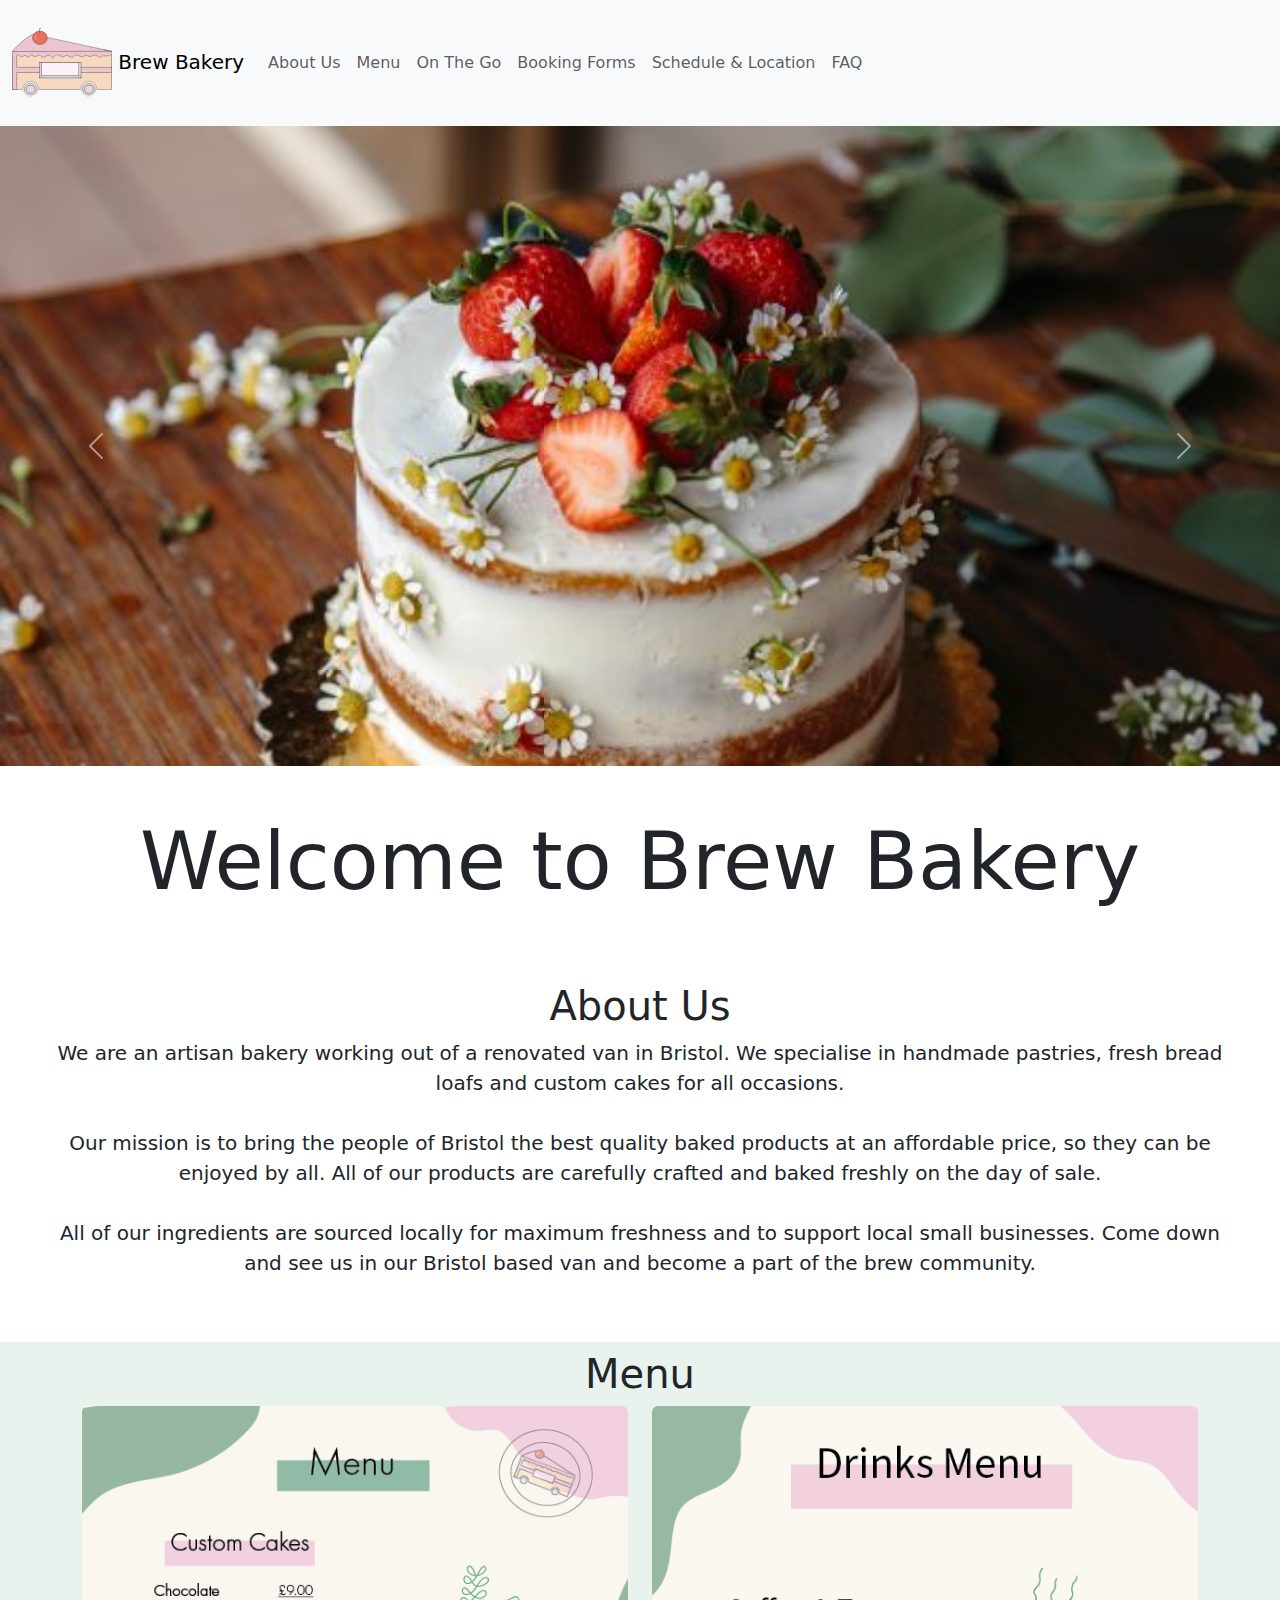
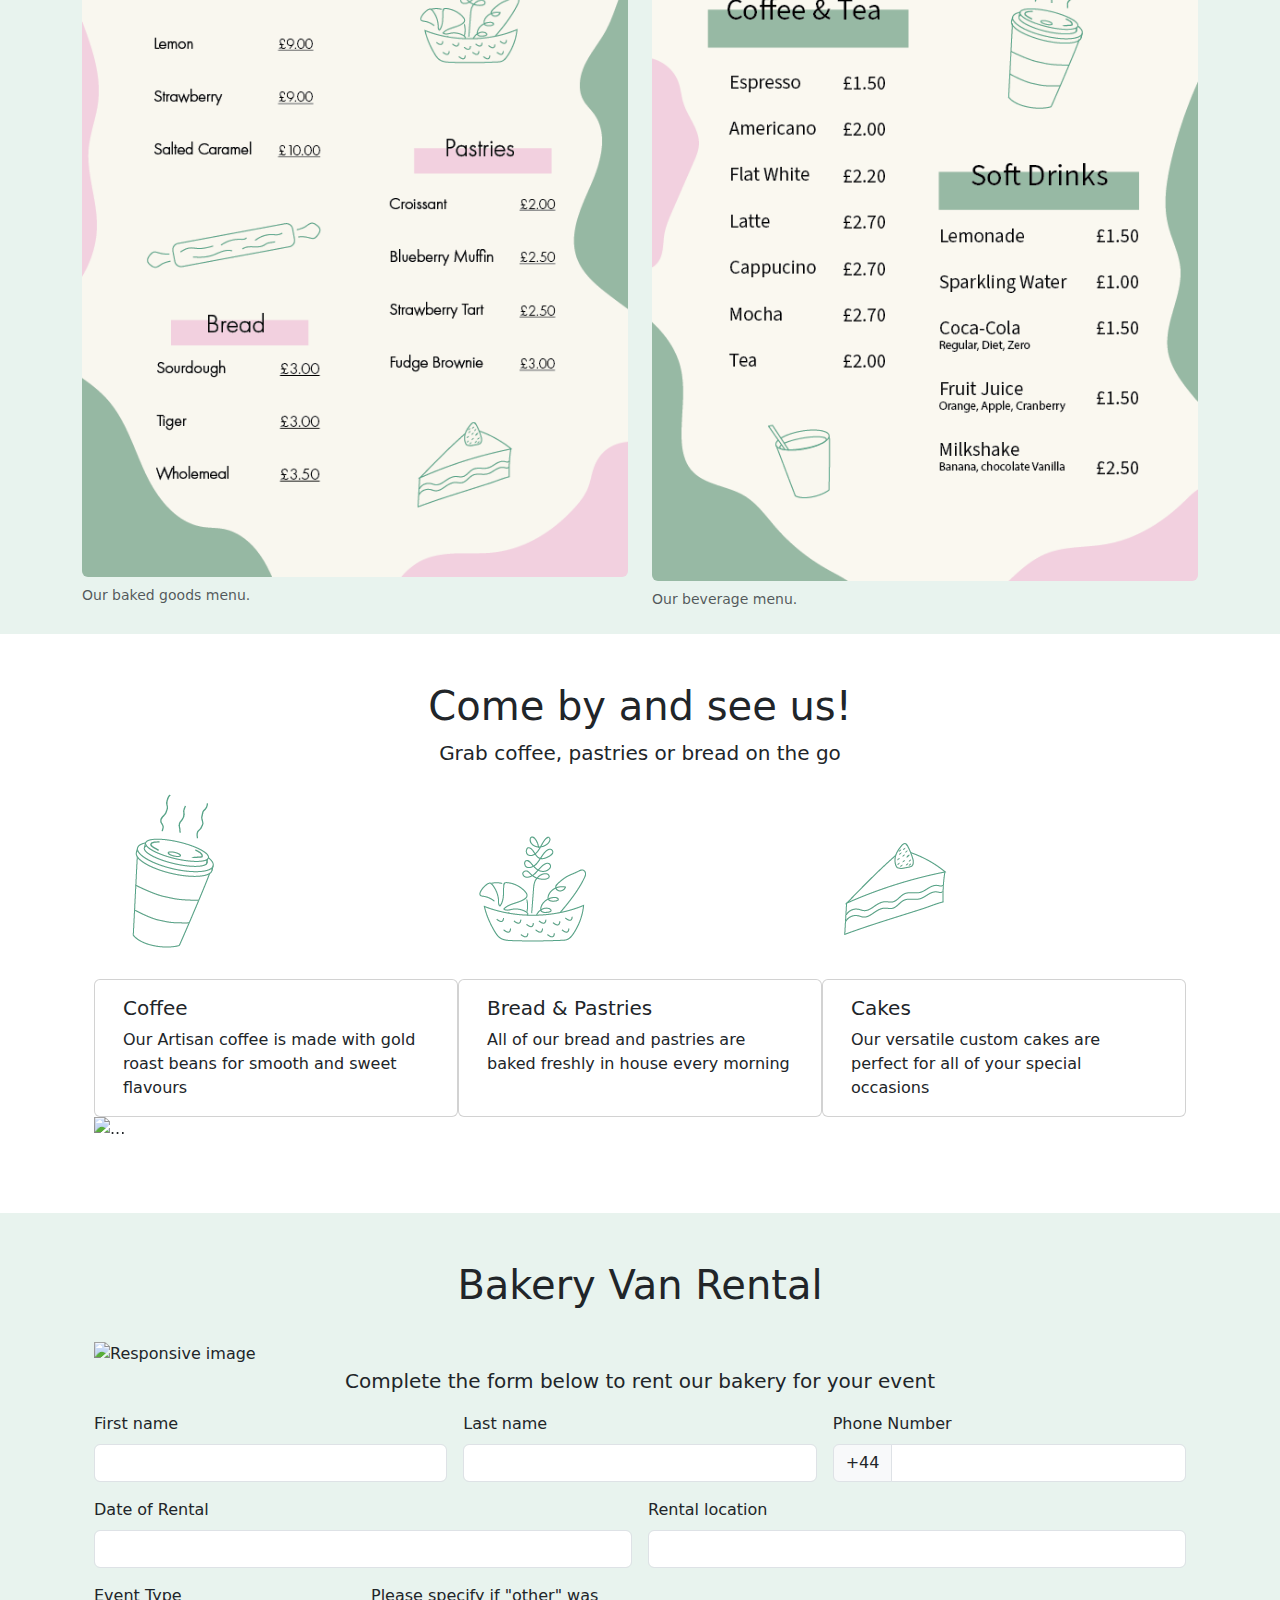
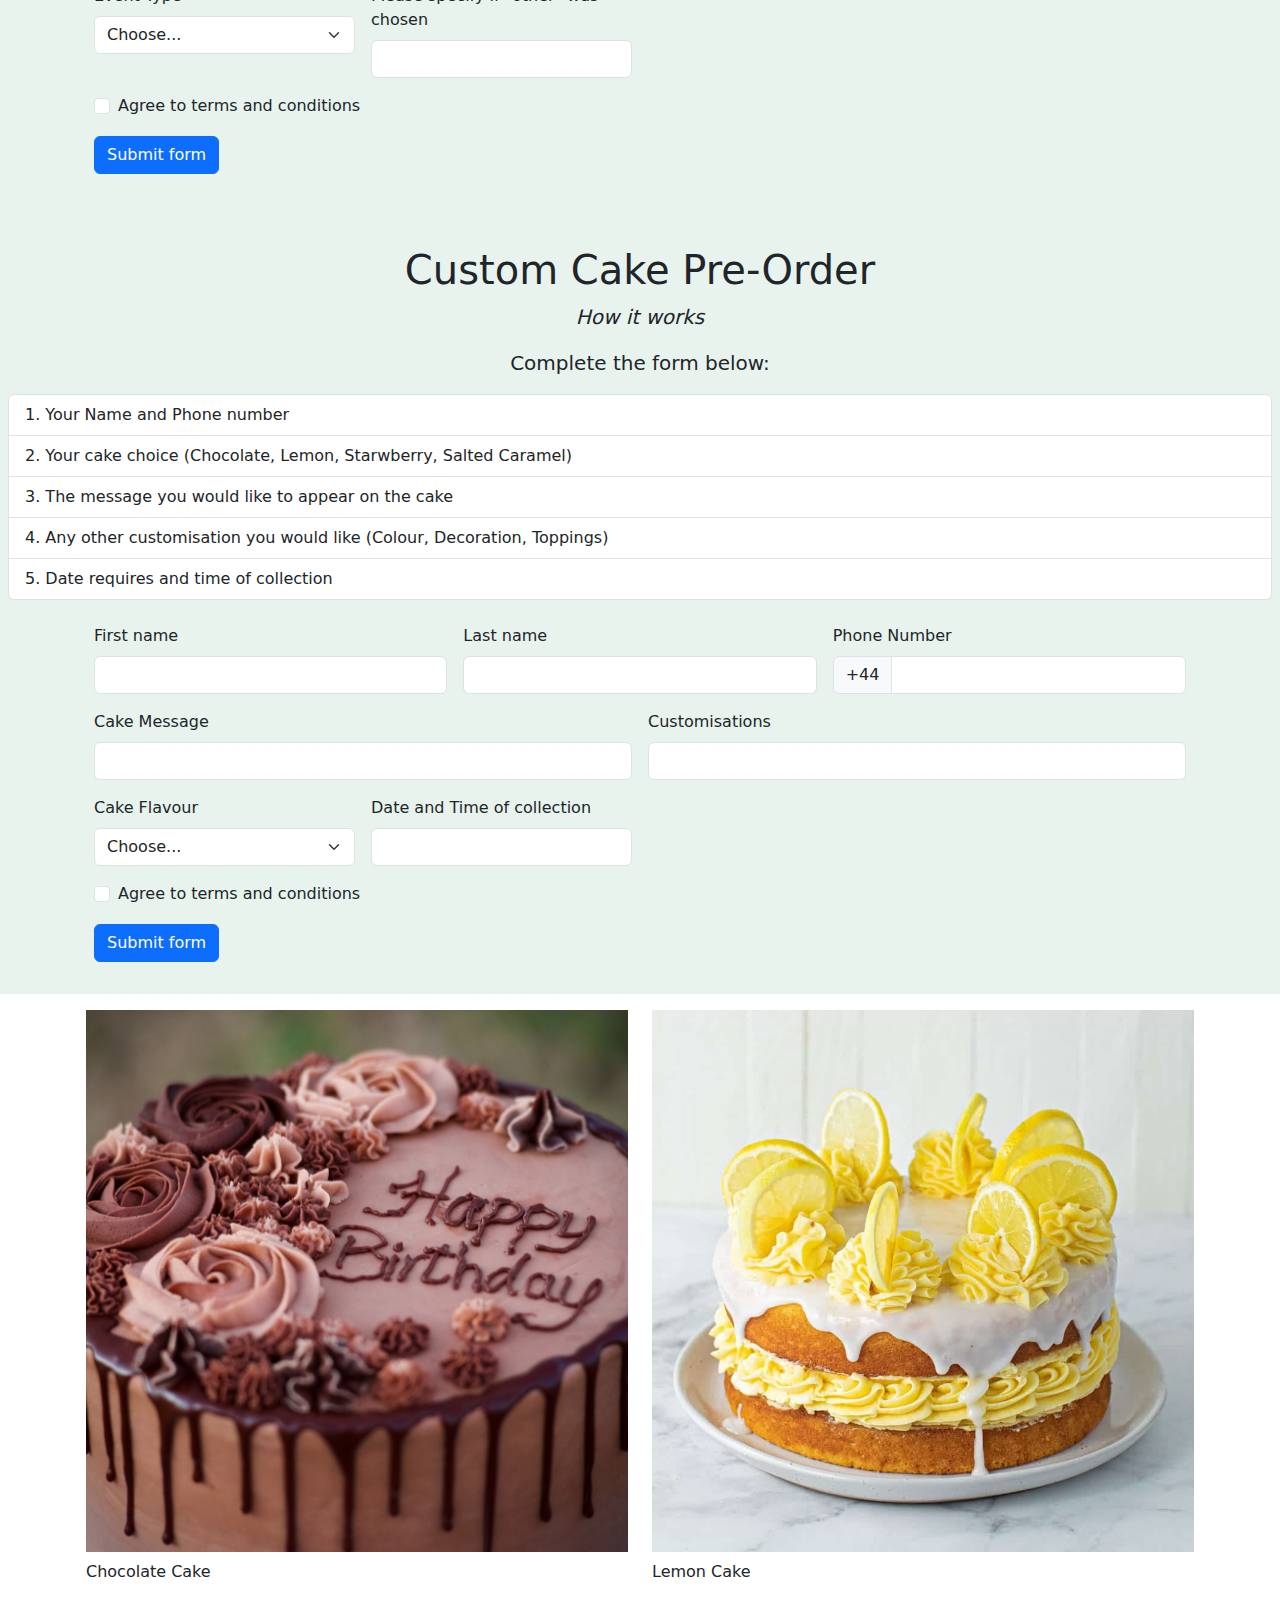
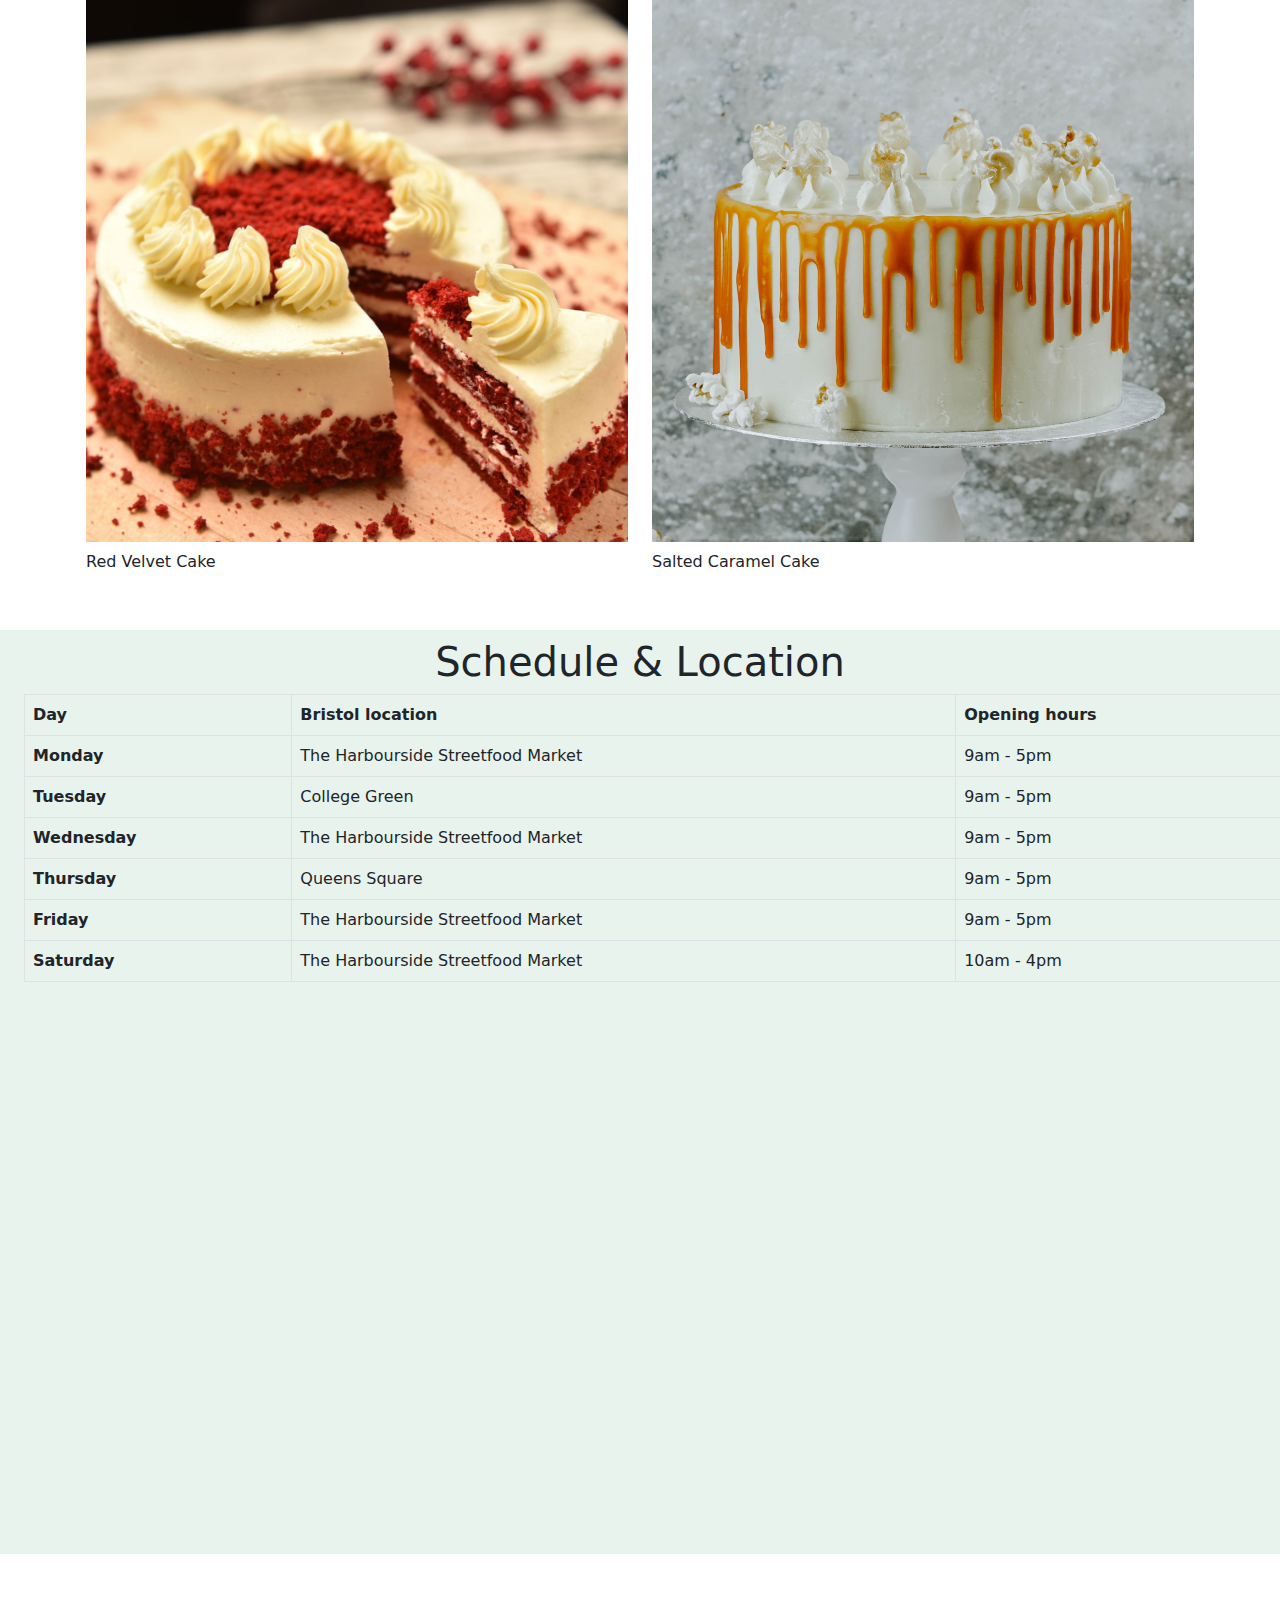
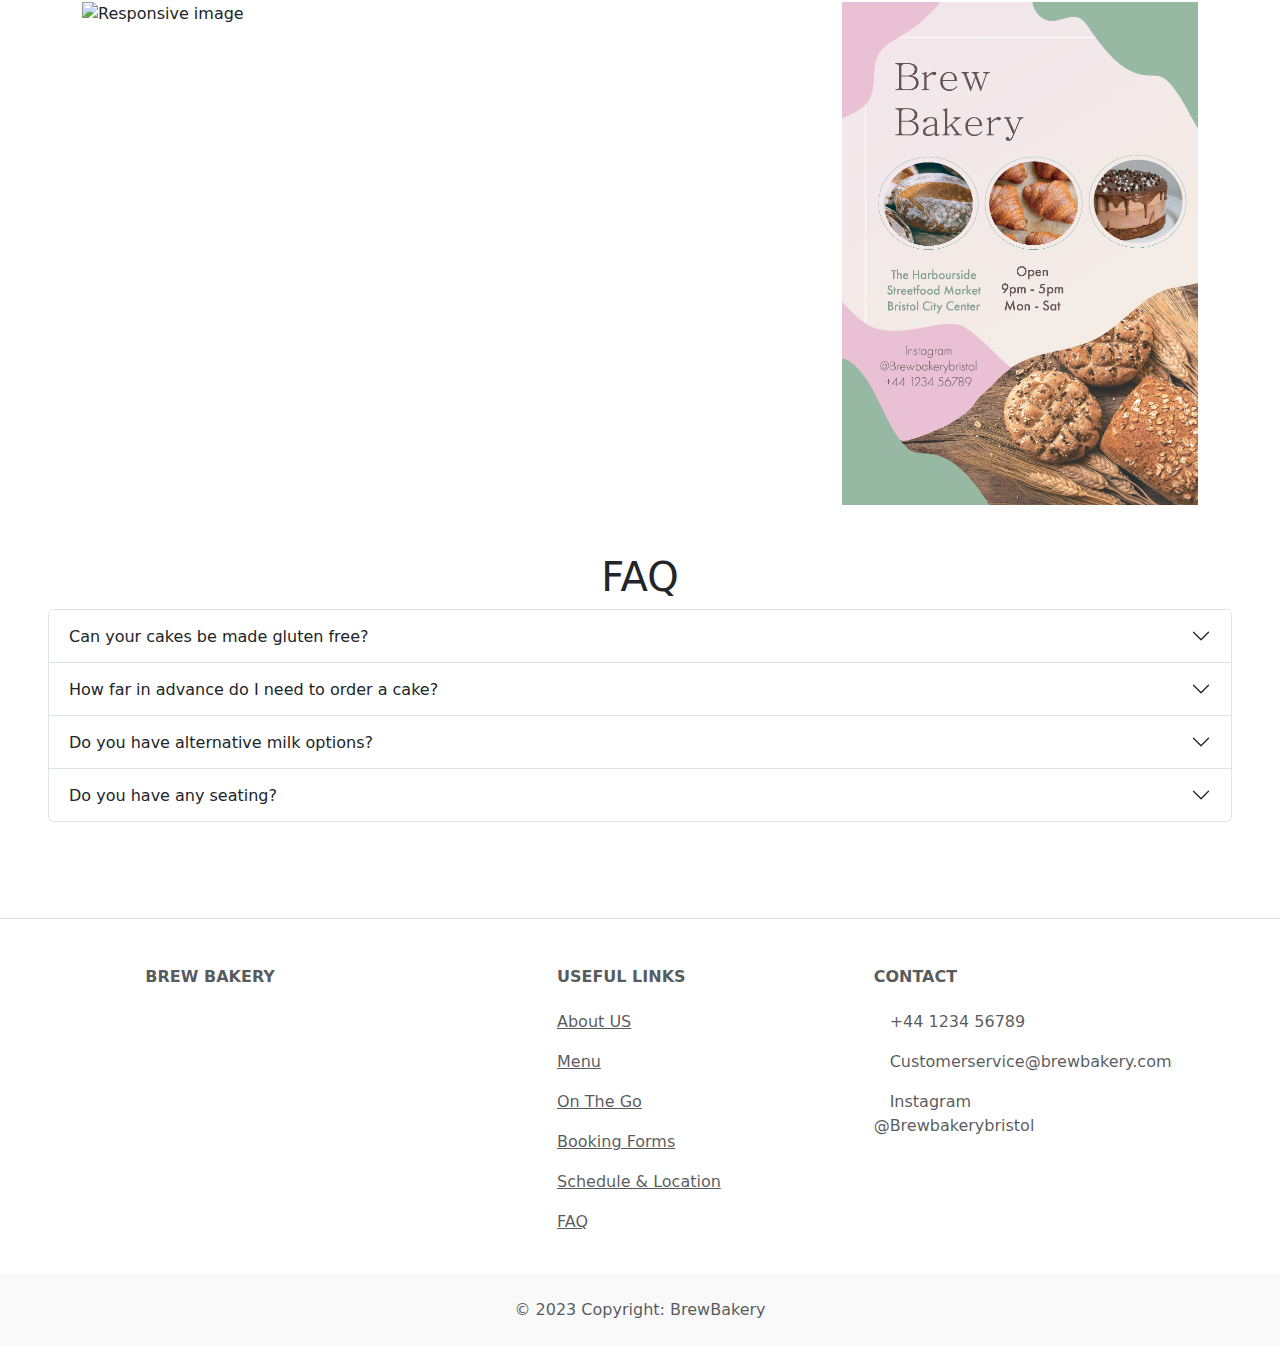
==== commit 91fc9174: "p" ====
--- a/index.html
+++ b/index.html
@@ -595,34 +595,9 @@
   <section class="d-flex justify-content-center justify-content-lg-between p-4 border-bottom">
     <!-- Left -->
     <div class="me-5 d-none d-lg-block">
-      <span>Get connected with us on social networks:</span>
-    </div>
-    <!-- Left -->
-
-    <!-- Right -->
-    <div>
-      <a href="" class="me-4 link-secondary">
-        <i class="fab fa-facebook-f"></i>
-      </a>
-      <a href="" class="me-4 link-secondary">
-        <i class="fab fa-twitter"></i>
-      </a>
-      <a href="" class="me-4 link-secondary">
-        <i class="fab fa-google"></i>
-      </a>
-      <a href="" class="me-4 link-secondary">
-        <i class="fab fa-instagram"></i>
-      </a>
-      <a href="" class="me-4 link-secondary">
-        <i class="fab fa-linkedin"></i>
-      </a>
-      <a href="" class="me-4 link-secondary">
-        <i class="fab fa-github"></i>
-      </a>
-    </div>
-    <!-- Right -->
+    </div>
+    
   </section>
-  <!-- Section: Social media -->
 
   <!-- Section: Links  -->
   <section class="">
@@ -633,20 +608,13 @@
         <div class="col-md-3 col-lg-4 col-xl-3 mx-auto mb-4">
           <!-- Content -->
           <h6 class="text-uppercase fw-bold mb-4">
-            <i class="fas fa-gem me-3 text-secondary"></i>Brew Bakery
+            <i class="text-secondary"></i>Brew Bakery
           </h6>
           <p>
-            Here you can use rows and columns to organize your footer content. Lorem ipsum
-            dolor sit amet, consectetur adipisicing elit.
-          </p>
-        </div>
-        <!-- Grid column -->
-
-        <!-- Grid column -->
-       
-        <!-- Grid column -->
-
-        <!-- Grid column -->
+          
+          </p>
+        </div>
+        
         <div class="col-md-3 col-lg-2 col-xl-2 mx-auto mb-4">
           <!-- Links -->
           <h6 class="text-uppercase fw-bold mb-4">
@@ -671,9 +639,7 @@
             <a href="#FAQ" class="text-reset">FAQ</a>
           </p>
         </div>
-        <!-- Grid column -->
-
-        <!-- Grid column -->
+        
         <div class="col-md-4 col-lg-3 col-xl-3 mx-auto mb-md-0 mb-4">
           <!-- Links -->
           <h6 class="text-uppercase fw-bold mb-4">Contact</h6>
